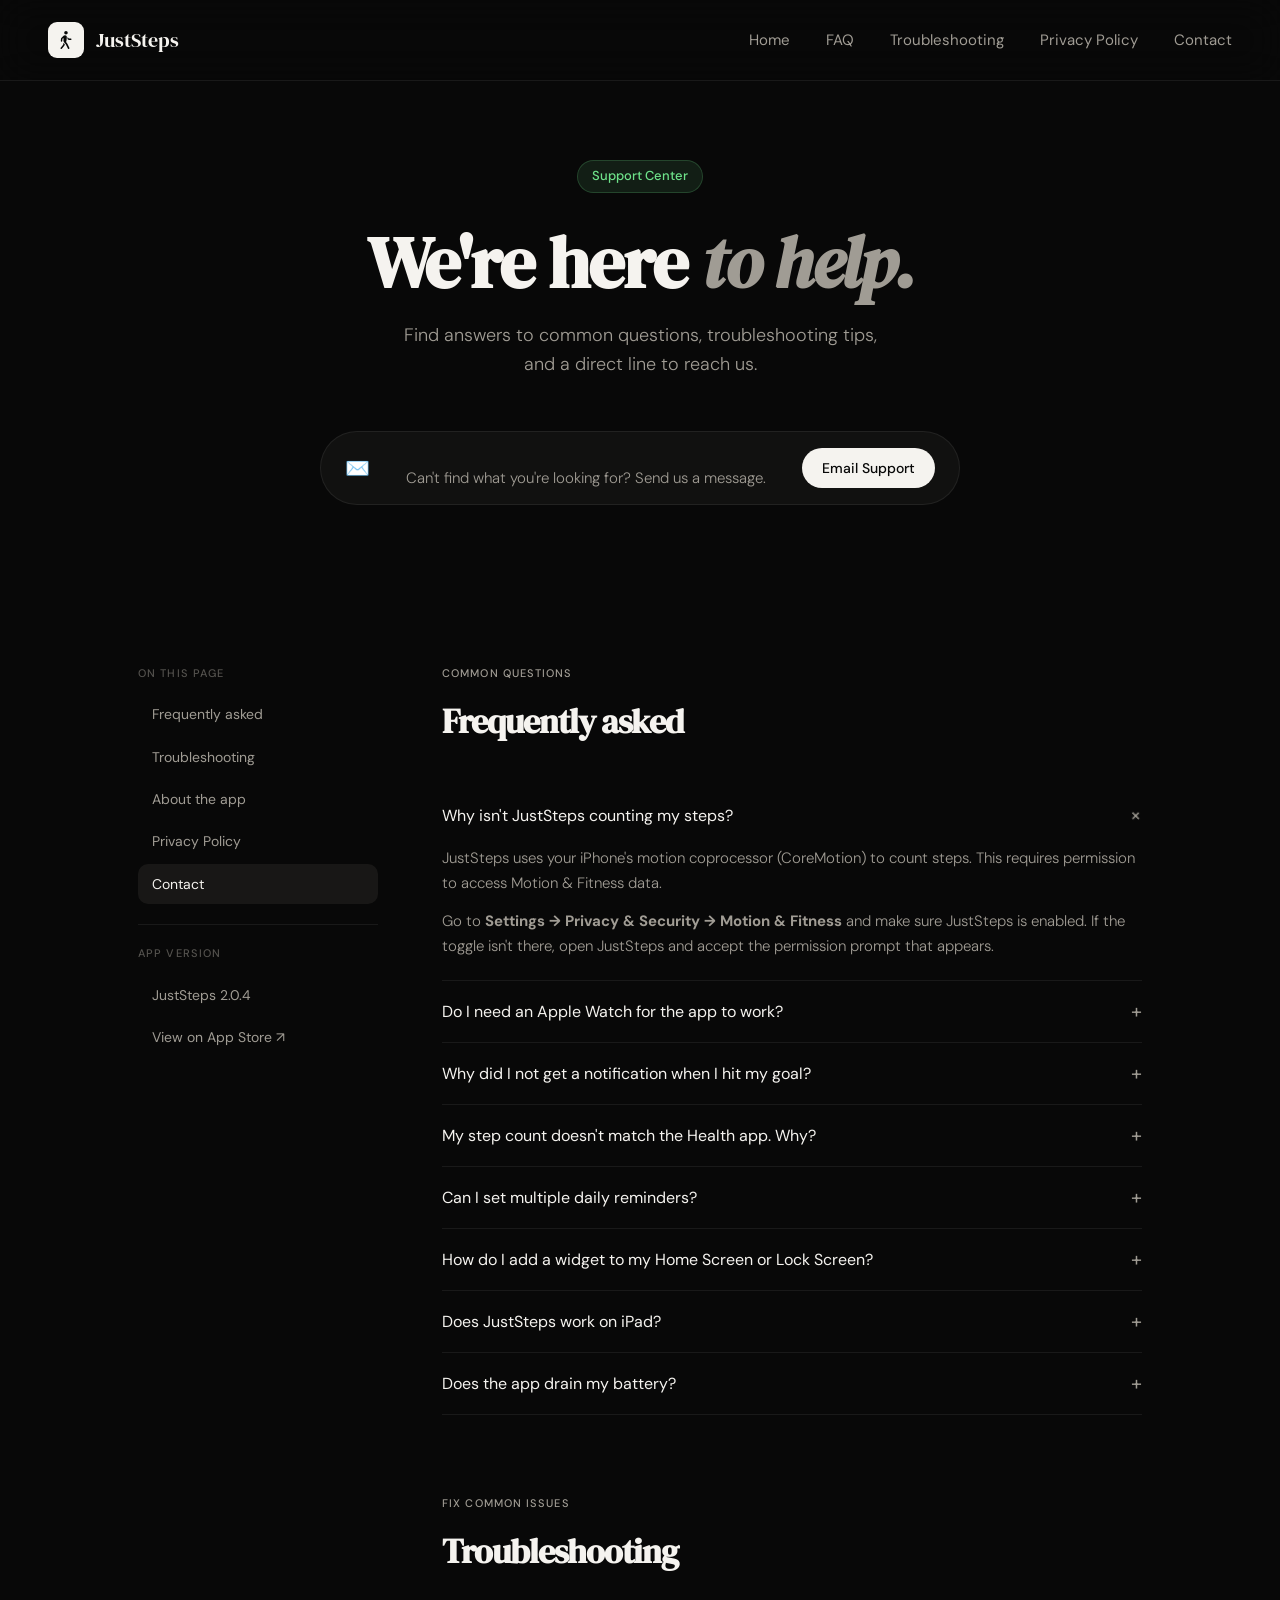
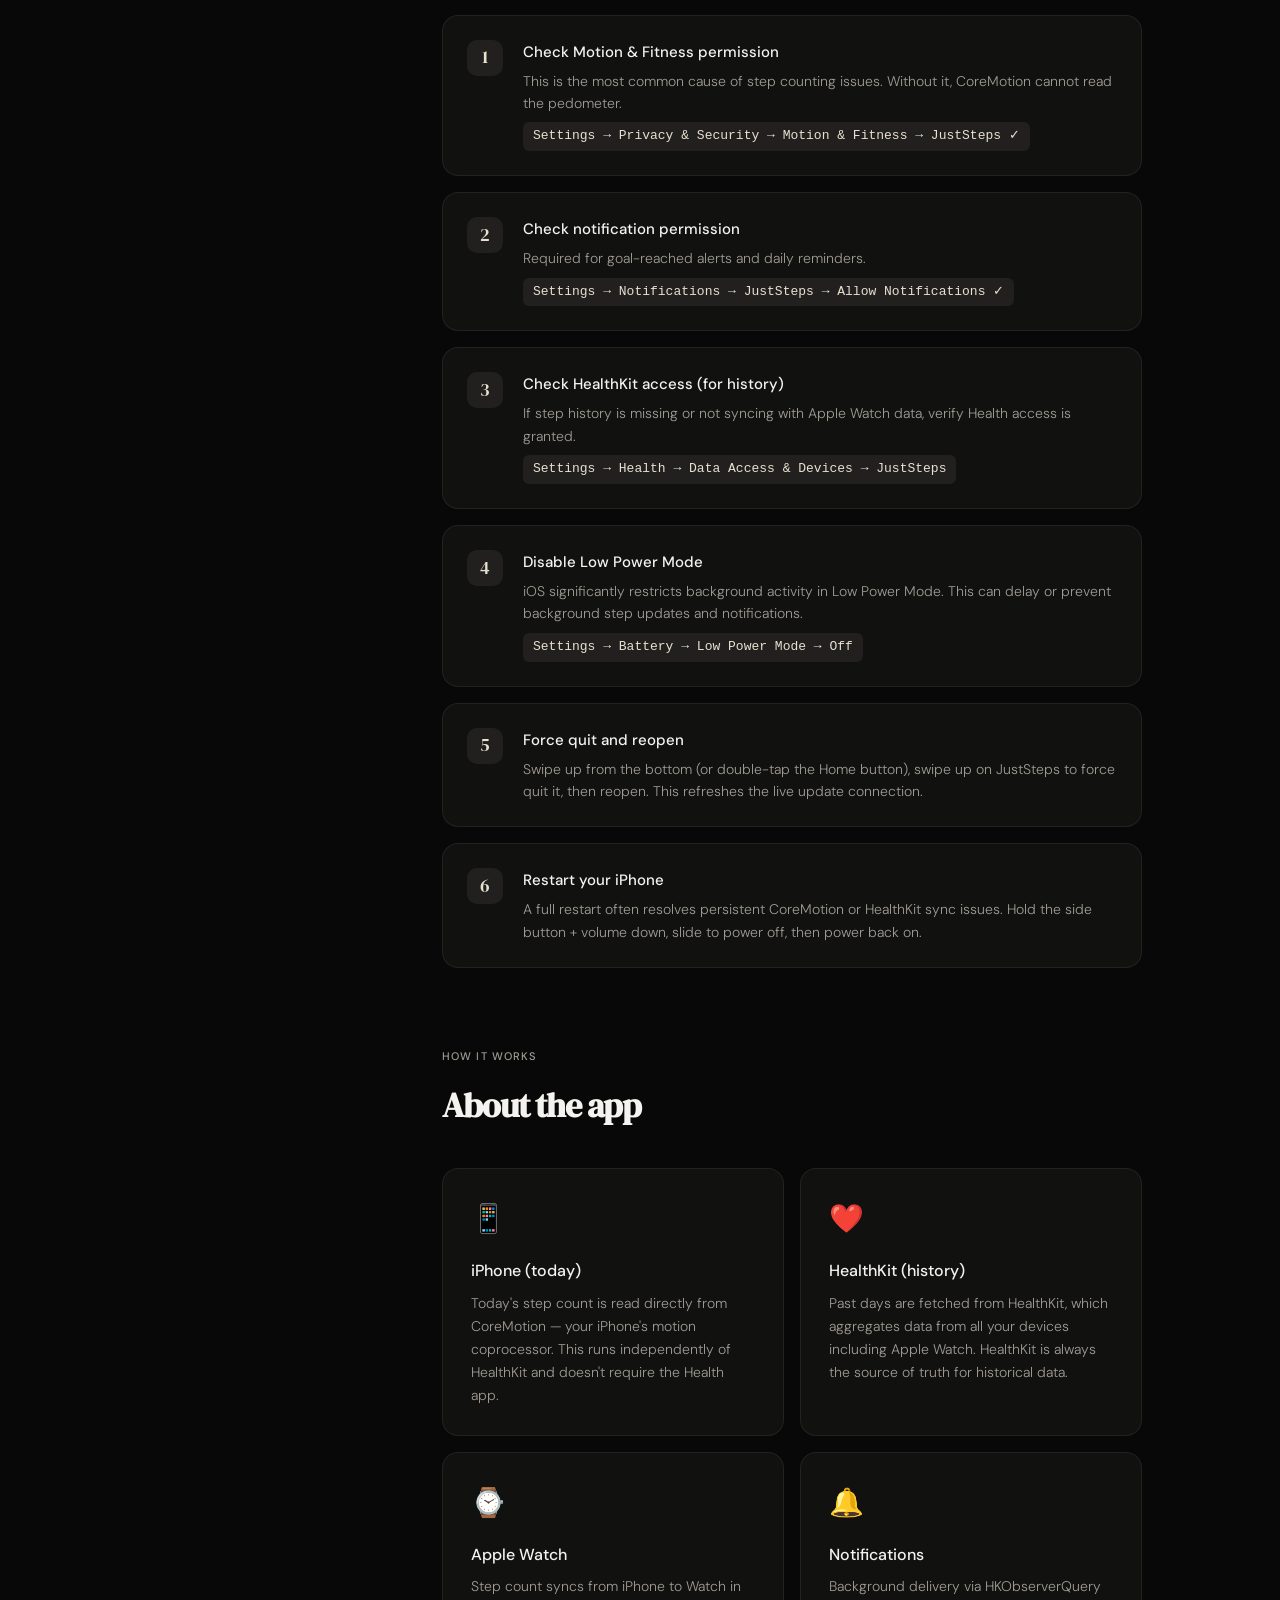
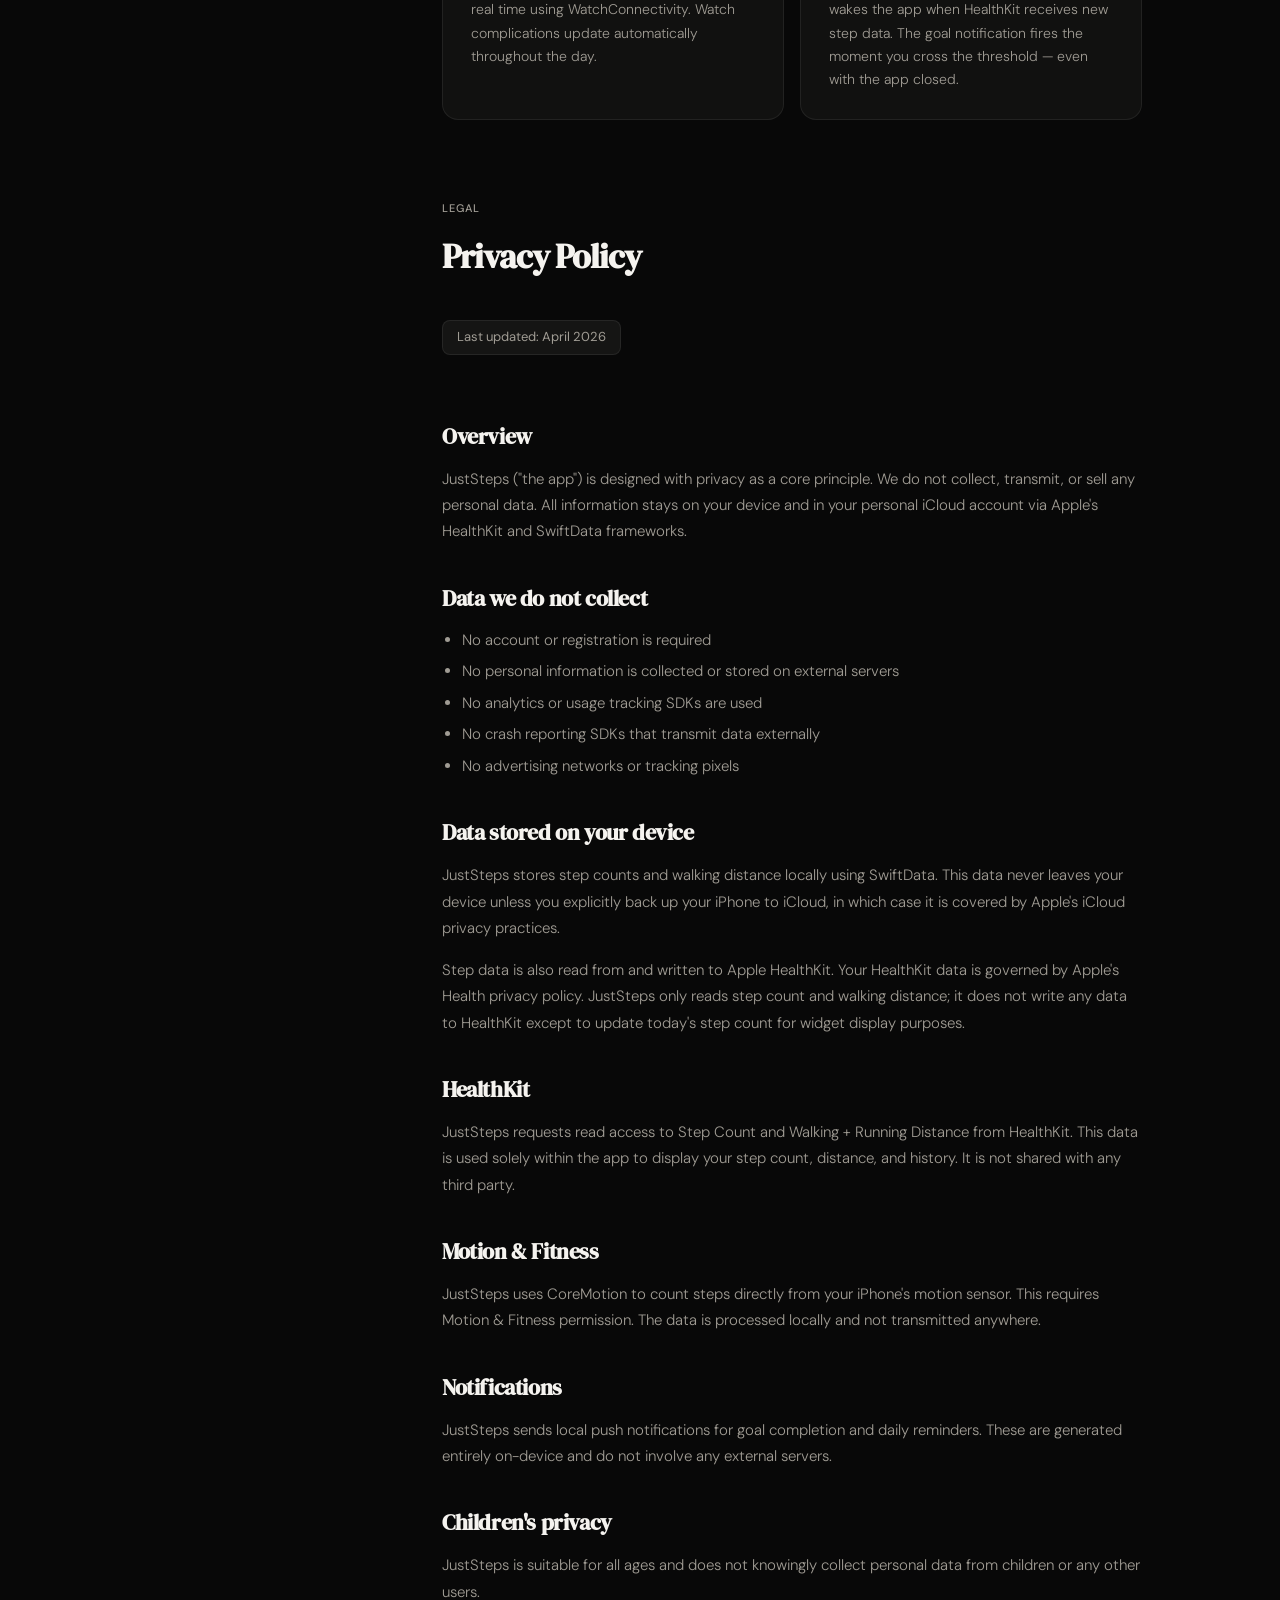
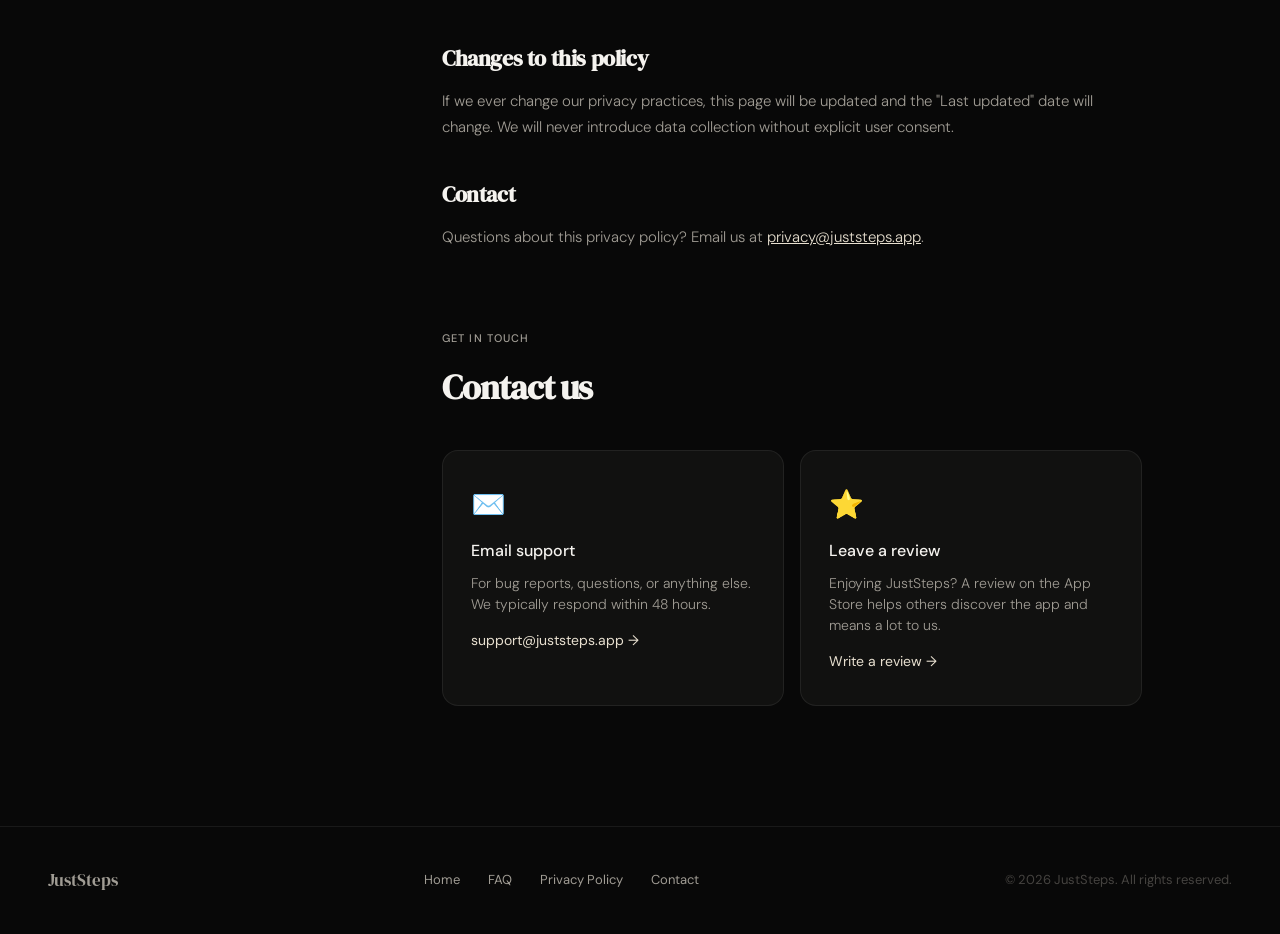
==== support.html @ 7aca6c46 "Add JustSteps website files Add initial GitHub Pages site for JustSteps: index.html (marketing/landi" ====
<!DOCTYPE html>
<html lang="en">
<head>
  <meta charset="UTF-8" />
  <meta name="viewport" content="width=device-width, initial-scale=1.0" />
  <title>Support — JustSteps</title>
  <meta name="description" content="Get help with JustSteps. Find answers to common questions, troubleshooting tips, and contact support." />
  <link rel="preconnect" href="https://fonts.googleapis.com">
  <link rel="preconnect" href="https://fonts.gstatic.com" crossorigin>
  <link href="https://fonts.googleapis.com/css2?family=DM+Serif+Display:ital@0;1&family=DM+Sans:ital,opsz,wght@0,9..40,300;0,9..40,400;0,9..40,500;1,9..40,300&display=swap" rel="stylesheet">
  <style>
    *, *::before, *::after { box-sizing: border-box; margin: 0; padding: 0; }

    :root {
      --black:  #080808;
      --white:  #f5f3ef;
      --dim:    #a09c94;
      --accent: #e8e0d0;
      --card:   #111110;
      --border: rgba(255,255,255,0.07);
      --green:  #6ee38a;
    }

    html { scroll-behavior: smooth; }

    body {
      background: var(--black);
      color: var(--white);
      font-family: 'DM Sans', sans-serif;
      font-size: 17px;
      line-height: 1.6;
      -webkit-font-smoothing: antialiased;
    }

    /* ── NAV ── */
    nav {
      position: fixed; top: 0; left: 0; right: 0; z-index: 100;
      display: flex; align-items: center; justify-content: space-between;
      padding: 22px 48px;
      background: rgba(8,8,8,0.88);
      backdrop-filter: blur(20px);
      border-bottom: 1px solid var(--border);
    }
    .nav-logo {
      display: flex; align-items: center; gap: 12px;
      font-family: 'DM Serif Display', serif;
      font-size: 20px; text-decoration: none; color: var(--white);
    }
    .nav-icon {
      width: 36px; height: 36px; background: var(--white);
      border-radius: 9px; display: flex; align-items: center; justify-content: center;
    }
    .nav-icon svg { width: 18px; height: 18px; }
    nav ul { list-style: none; display: flex; gap: 36px; }
    nav ul a {
      text-decoration: none; color: var(--dim);
      font-size: 15px; transition: color 0.2s;
    }
    nav ul a:hover, nav ul a.active { color: var(--white); }
    .nav-back {
      color: var(--dim); font-size: 14px; text-decoration: none;
      display: flex; align-items: center; gap: 6px;
      transition: color 0.2s;
    }
    .nav-back:hover { color: var(--white); }

    /* ── HERO ── */
    .support-hero {
      padding: 160px 48px 80px;
      max-width: 900px; margin: 0 auto;
      text-align: center;
    }
    .support-hero .tag {
      display: inline-block;
      background: rgba(110,227,138,0.1);
      border: 1px solid rgba(110,227,138,0.2);
      color: var(--green);
      border-radius: 100px; padding: 5px 14px;
      font-size: 13px; font-weight: 500;
      margin-bottom: 32px;
    }
    .support-hero h1 {
      font-family: 'DM Serif Display', serif;
      font-size: clamp(40px, 6vw, 72px);
      letter-spacing: -2px; line-height: 1.06;
    }
    .support-hero h1 em { font-style: italic; color: var(--dim); }
    .support-hero p {
      margin-top: 20px; font-size: 18px; color: var(--dim);
      font-weight: 300; max-width: 500px; margin: 20px auto 0;
    }

    /* ── SEARCH-LIKE CONTACT BAR ── */
    .contact-bar {
      max-width: 640px; margin: 52px auto 0;
      background: var(--card);
      border: 1px solid var(--border);
      border-radius: 100px;
      display: flex; align-items: center; gap: 16px;
      padding: 14px 24px;
    }
    .contact-bar-icon { font-size: 20px; }
    .contact-bar p {
      flex: 1; font-size: 15px; color: var(--dim); font-weight: 300;
    }
    .contact-bar a {
      background: var(--white); color: var(--black);
      padding: 9px 20px; border-radius: 100px;
      font-size: 14px; font-weight: 500; text-decoration: none;
      white-space: nowrap;
      transition: opacity 0.2s;
    }
    .contact-bar a:hover { opacity: 0.85; }

    /* ── LAYOUT ── */
    .support-body {
      max-width: 1100px; margin: 0 auto;
      padding: 80px 48px 120px;
      display: grid; grid-template-columns: 240px 1fr; gap: 64px;
      align-items: start;
    }

    /* ── SIDEBAR ── */
    .sidebar {
      position: sticky; top: 100px;
    }
    .sidebar-label {
      font-size: 11px; font-weight: 500; letter-spacing: 0.1em;
      text-transform: uppercase; color: rgba(160,156,148,0.5);
      margin-bottom: 12px;
    }
    .sidebar ul { list-style: none; }
    .sidebar ul li { margin-bottom: 2px; }
    .sidebar ul a {
      display: block; padding: 9px 14px; border-radius: 10px;
      font-size: 14px; color: var(--dim); text-decoration: none;
      transition: background 0.15s, color 0.15s;
    }
    .sidebar ul a:hover, .sidebar ul a.active {
      background: rgba(232,224,208,0.07); color: var(--white);
    }
    .sidebar-divider {
      height: 1px; background: var(--border);
      margin: 20px 0;
    }

    /* ── CONTENT ── */
    .support-content section {
      margin-bottom: 80px;
    }
    .support-content section:last-child { margin-bottom: 0; }

    .content-label {
      font-size: 11px; font-weight: 500; letter-spacing: 0.1em;
      text-transform: uppercase; color: var(--dim);
      margin-bottom: 12px;
    }
    .content-title {
      font-family: 'DM Serif Display', serif;
      font-size: 34px; letter-spacing: -1px;
      margin-bottom: 36px;
    }

    /* ── FAQ ACCORDION ── */
    .faq-item {
      border-bottom: 1px solid var(--border);
    }
    .faq-item:first-of-type { border-top: 1px solid var(--border); }
    .faq-q {
      width: 100%; text-align: left; background: none; border: none;
      color: var(--white); cursor: pointer;
      display: flex; justify-content: space-between; align-items: center;
      gap: 16px; padding: 20px 0;
      font-family: 'DM Sans', sans-serif; font-size: 16px; font-weight: 400;
      transition: color 0.2s;
    }
    .faq-q:hover { color: var(--accent); }
    .faq-icon {
      font-size: 20px; color: var(--dim);
      transition: transform 0.3s;
      flex-shrink: 0; line-height: 1;
    }
    .faq-item.open .faq-icon { transform: rotate(45deg); }
    .faq-a {
      max-height: 0; overflow: hidden;
      transition: max-height 0.35s ease, padding 0.2s;
    }
    .faq-item.open .faq-a { max-height: 400px; padding-bottom: 20px; }
    .faq-a p {
      font-size: 15px; color: var(--dim); font-weight: 300; line-height: 1.7;
    }
    .faq-a p + p { margin-top: 12px; }
    .faq-a a { color: var(--accent); }

    /* ── STEP CARDS (troubleshooting) ── */
    .steps-list { display: flex; flex-direction: column; gap: 16px; }
    .step-card {
      display: flex; align-items: flex-start; gap: 20px;
      background: var(--card); border: 1px solid var(--border);
      border-radius: 16px; padding: 24px;
      transition: border-color 0.2s;
    }
    .step-card:hover { border-color: rgba(232,224,208,0.15); }
    .step-num {
      width: 36px; height: 36px; flex-shrink: 0;
      background: rgba(232,224,208,0.07);
      border-radius: 10px;
      display: flex; align-items: center; justify-content: center;
      font-family: 'DM Serif Display', serif; font-size: 18px;
      color: var(--accent);
    }
    .step-card h4 {
      font-size: 15px; font-weight: 500; margin-bottom: 6px;
    }
    .step-card p { font-size: 14px; color: var(--dim); font-weight: 300; line-height: 1.6; }
    .step-card code {
      display: inline-block; margin-top: 8px;
      background: rgba(232,224,208,0.07); border-radius: 6px;
      padding: 4px 10px; font-size: 13px; color: var(--accent);
      font-family: 'SF Mono', 'Fira Code', monospace;
    }

    /* ── INFO CARDS ── */
    .info-grid { display: grid; grid-template-columns: 1fr 1fr; gap: 16px; }
    .info-card {
      background: var(--card); border: 1px solid var(--border);
      border-radius: 16px; padding: 28px;
    }
    .info-card .ic-icon { font-size: 28px; margin-bottom: 16px; }
    .info-card h4 {
      font-size: 16px; font-weight: 500; margin-bottom: 8px;
    }
    .info-card p { font-size: 14px; color: var(--dim); font-weight: 300; line-height: 1.65; }

    /* ── PRIVACY POLICY ── */
    .prose h3 {
      font-family: 'DM Serif Display', serif;
      font-size: 22px; letter-spacing: -0.4px;
      margin: 36px 0 12px;
    }
    .prose h3:first-child { margin-top: 0; }
    .prose p {
      font-size: 15px; color: var(--dim); font-weight: 300;
      line-height: 1.75; margin-bottom: 16px;
    }
    .prose ul {
      margin: 0 0 16px 20px;
    }
    .prose ul li {
      font-size: 15px; color: var(--dim); font-weight: 300;
      line-height: 1.7; margin-bottom: 6px;
    }
    .prose .updated {
      display: inline-block;
      background: rgba(232,224,208,0.06);
      border: 1px solid var(--border);
      border-radius: 8px; padding: 6px 14px;
      font-size: 13px; color: var(--dim);
      margin-bottom: 28px;
    }

    /* ── CONTACT SECTION ── */
    .contact-cards { display: grid; grid-template-columns: 1fr 1fr; gap: 16px; }
    .contact-card {
      background: var(--card); border: 1px solid var(--border);
      border-radius: 16px; padding: 32px 28px;
      text-decoration: none; color: var(--white);
      transition: border-color 0.2s, background 0.2s;
      display: flex; flex-direction: column; gap: 10px;
    }
    .contact-card:hover { border-color: rgba(232,224,208,0.2); background: #161614; }
    .contact-card .cc-icon { font-size: 28px; }
    .contact-card h4 { font-size: 16px; font-weight: 500; }
    .contact-card p { font-size: 14px; color: var(--dim); font-weight: 300; line-height: 1.5; }
    .contact-card .cc-link {
      font-size: 14px; color: var(--accent);
      margin-top: 4px;
    }

    /* ── FOOTER ── */
    footer {
      border-top: 1px solid var(--border);
      padding: 40px 48px;
      display: flex; justify-content: space-between; align-items: center;
      flex-wrap: wrap; gap: 20px;
    }
    .footer-logo {
      font-family: 'DM Serif Display', serif;
      font-size: 17px; color: var(--dim);
    }
    .footer-links { display: flex; gap: 28px; }
    .footer-links a {
      font-size: 13px; color: var(--dim); text-decoration: none;
      transition: color 0.2s;
    }
    .footer-links a:hover { color: var(--white); }
    .footer-copy { font-size: 13px; color: rgba(160,156,148,0.4); }

    /* ── RESPONSIVE ── */
    @media (max-width: 900px) {
      nav { padding: 18px 24px; }
      nav ul { display: none; }
      .support-hero { padding: 130px 24px 60px; }
      .contact-bar { flex-direction: column; border-radius: 20px; text-align: center; }
      .support-body { grid-template-columns: 1fr; padding: 40px 24px 80px; gap: 40px; }
      .sidebar { position: static; }
      .info-grid, .contact-cards { grid-template-columns: 1fr; }
      footer { padding: 32px 24px; flex-direction: column; text-align: center; }
    }
  </style>
</head>
<body>

  <!-- NAV -->
  <nav>
    <a href="index.html" class="nav-logo">
      <span class="nav-icon">
        <svg viewBox="0 0 877 1418" fill="none" xmlns="http://www.w3.org/2000/svg">
          <path d="M108.315 1394.53L303.628 1161.62C323.159 1139.16 325.601 1133.79 332.925 1109.86L350.015 1058.59L246.011 928.711L212.808 1082.03L19.4487 1311.04C-42.0747 1383.3 57.5347 1454.59 108.315 1394.53ZM585.855 1375.49C625.405 1456.05 744.546 1406.74 701.089 1319.34L568.276 1049.8C558.511 1029.79 544.351 1008.3 531.655 990.723L447.183 870.605L453.042 852.539C475.991 785.645 484.292 744.629 488.687 678.223L502.358 490.234C508.706 399.902 455.483 333.008 364.663 333.008C296.792 333.008 250.405 368.164 186.929 429.688L87.8081 527.832C55.5816 559.57 44.3511 585.449 41.4214 627.441L29.7027 781.738C26.773 819.824 47.7691 847.168 83.4136 848.145C119.546 850.586 141.03 829.59 144.448 788.574L159.097 619.629L206.948 576.66C224.526 560.547 248.94 570.801 246.987 589.355L236.245 732.422C230.386 804.199 247.476 838.379 297.28 900.391L429.116 1065.43C442.3 1082.52 443.765 1088.87 449.136 1099.61L585.855 1375.49ZM811.44 587.891H661.05L560.464 476.562L550.698 632.812L593.667 675.781C615.151 697.266 632.73 703.613 671.305 703.613H811.44C850.503 703.613 876.383 681.152 876.383 645.508C876.383 610.352 850.015 587.891 811.44 587.891ZM436.929 273.926C513.101 273.926 574.136 212.891 574.136 136.719C574.136 61.0352 513.101 0 436.929 0C361.245 0 299.722 61.0352 299.722 136.719C299.722 212.891 361.245 273.926 436.929 273.926Z" fill="#080808"/>
        </svg>
      </span>
      JustSteps
    </a>
    <ul>
      <li><a href="index.html">Home</a></li>
      <li><a href="#faq">FAQ</a></li>
      <li><a href="#troubleshooting">Troubleshooting</a></li>
      <li><a href="#privacy">Privacy Policy</a></li>
      <li><a href="#contact">Contact</a></li>
    </ul>
  </nav>

  <!-- HERO -->
  <div class="support-hero">
    <div class="tag">Support Center</div>
    <h1>We're here <em>to help.</em></h1>
    <p>Find answers to common questions, troubleshooting tips, and a direct line to reach us.</p>
    <div class="contact-bar">
      <span class="contact-bar-icon">✉️</span>
      <p>Can't find what you're looking for? Send us a message.</p>
      <a href="mailto:support@juststeps.app">Email Support</a>
    </div>
  </div>

  <!-- BODY -->
  <div class="support-body">

    <!-- SIDEBAR -->
    <aside class="sidebar">
      <div class="sidebar-label">On this page</div>
      <ul>
        <li><a href="#faq" class="active">Frequently asked</a></li>
        <li><a href="#troubleshooting">Troubleshooting</a></li>
        <li><a href="#about">About the app</a></li>
        <li><a href="#privacy">Privacy Policy</a></li>
        <li><a href="#contact">Contact</a></li>
      </ul>
      <div class="sidebar-divider"></div>
      <div class="sidebar-label">App version</div>
      <ul>
        <li><a href="#" style="cursor: default;">JustSteps 2.0.4</a></li>
        <li><a href="https://apps.apple.com/app/juststeps" target="_blank">View on App Store ↗</a></li>
      </ul>
    </aside>

    <!-- CONTENT -->
    <main class="support-content">

      <!-- FAQ -->
      <section id="faq">
        <div class="content-label">Common questions</div>
        <h2 class="content-title">Frequently asked</h2>

        <div class="faq-item open">
          <button class="faq-q">
            Why isn't JustSteps counting my steps?
            <span class="faq-icon">+</span>
          </button>
          <div class="faq-a">
            <p>JustSteps uses your iPhone's motion coprocessor (CoreMotion) to count steps. This requires permission to access Motion &amp; Fitness data.</p>
            <p>Go to <strong>Settings → Privacy &amp; Security → Motion &amp; Fitness</strong> and make sure JustSteps is enabled. If the toggle isn't there, open JustSteps and accept the permission prompt that appears.</p>
          </div>
        </div>

        <div class="faq-item">
          <button class="faq-q">
            Do I need an Apple Watch for the app to work?
            <span class="faq-icon">+</span>
          </button>
          <div class="faq-a">
            <p>No. JustSteps works entirely on your iPhone using the built-in motion sensor. An Apple Watch is fully supported and will sync your step count, but it's completely optional.</p>
          </div>
        </div>

        <div class="faq-item">
          <button class="faq-q">
            Why did I not get a notification when I hit my goal?
            <span class="faq-icon">+</span>
          </button>
          <div class="faq-a">
            <p>Goal notifications require two things: Motion &amp; Fitness permission (to count steps in the background) and Notification permission (to send the alert).</p>
            <p>Check both in <strong>Settings → Privacy &amp; Security → Motion &amp; Fitness</strong> and <strong>Settings → Notifications → JustSteps</strong>. Also make sure Low Power Mode is off, as it can delay background activity.</p>
          </div>
        </div>

        <div class="faq-item">
          <button class="faq-q">
            My step count doesn't match the Health app. Why?
            <span class="faq-icon">+</span>
          </button>
          <div class="faq-a">
            <p>JustSteps uses CoreMotion directly for today's steps, while the Health app may aggregate data from multiple sources (Apple Watch, third-party apps, etc.). Small differences are normal.</p>
            <p>For history beyond today, JustSteps reads from HealthKit, so past days should match. If your Watch data isn't showing, make sure HealthKit access is enabled in <strong>Settings → Health → Data Access &amp; Devices → JustSteps</strong>.</p>
          </div>
        </div>

        <div class="faq-item">
          <button class="faq-q">
            Can I set multiple daily reminders?
            <span class="faq-icon">+</span>
          </button>
          <div class="faq-a">
            <p>Yes! Open the app, tap the gear icon to open Settings, then enable Daily Reminders. You can tap <strong>Add Reminder</strong> to add as many times as you like. Each reminder only fires if you haven't reached your goal yet.</p>
          </div>
        </div>

        <div class="faq-item">
          <button class="faq-q">
            How do I add a widget to my Home Screen or Lock Screen?
            <span class="faq-icon">+</span>
          </button>
          <div class="faq-a">
            <p>Long-press your Home Screen → tap the + in the top left → search for <strong>JustSteps</strong> → choose a widget size and tap Add Widget.</p>
            <p>For the Lock Screen, swipe to your Lock Screen, long-press, tap Customize → Lock Screen, then tap the widget area below the clock.</p>
          </div>
        </div>

        <div class="faq-item">
          <button class="faq-q">
            Does JustSteps work on iPad?
            <span class="faq-icon">+</span>
          </button>
          <div class="faq-a">
            <p>JustSteps is designed for iPhone and Apple Watch. Most iPads do not have the motion coprocessor needed for accurate step counting, so the app is not optimised for iPad use.</p>
          </div>
        </div>

        <div class="faq-item">
          <button class="faq-q">
            Does the app drain my battery?
            <span class="faq-icon">+</span>
          </button>
          <div class="faq-a">
            <p>JustSteps is built to be as battery-efficient as possible. Step counting via CoreMotion uses the dedicated motion coprocessor — a low-power chip that runs even when the main CPU is idle. The impact on battery life is minimal.</p>
          </div>
        </div>
      </section>

      <!-- TROUBLESHOOTING -->
      <section id="troubleshooting">
        <div class="content-label">Fix common issues</div>
        <h2 class="content-title">Troubleshooting</h2>

        <div class="steps-list">
          <div class="step-card">
            <div class="step-num">1</div>
            <div>
              <h4>Check Motion &amp; Fitness permission</h4>
              <p>This is the most common cause of step counting issues. Without it, CoreMotion cannot read the pedometer.</p>
              <code>Settings → Privacy &amp; Security → Motion &amp; Fitness → JustSteps ✓</code>
            </div>
          </div>
          <div class="step-card">
            <div class="step-num">2</div>
            <div>
              <h4>Check notification permission</h4>
              <p>Required for goal-reached alerts and daily reminders.</p>
              <code>Settings → Notifications → JustSteps → Allow Notifications ✓</code>
            </div>
          </div>
          <div class="step-card">
            <div class="step-num">3</div>
            <div>
              <h4>Check HealthKit access (for history)</h4>
              <p>If step history is missing or not syncing with Apple Watch data, verify Health access is granted.</p>
              <code>Settings → Health → Data Access &amp; Devices → JustSteps</code>
            </div>
          </div>
          <div class="step-card">
            <div class="step-num">4</div>
            <div>
              <h4>Disable Low Power Mode</h4>
              <p>iOS significantly restricts background activity in Low Power Mode. This can delay or prevent background step updates and notifications.</p>
              <code>Settings → Battery → Low Power Mode → Off</code>
            </div>
          </div>
          <div class="step-card">
            <div class="step-num">5</div>
            <div>
              <h4>Force quit and reopen</h4>
              <p>Swipe up from the bottom (or double-tap the Home button), swipe up on JustSteps to force quit it, then reopen. This refreshes the live update connection.</p>
            </div>
          </div>
          <div class="step-card">
            <div class="step-num">6</div>
            <div>
              <h4>Restart your iPhone</h4>
              <p>A full restart often resolves persistent CoreMotion or HealthKit sync issues. Hold the side button + volume down, slide to power off, then power back on.</p>
            </div>
          </div>
        </div>
      </section>

      <!-- ABOUT -->
      <section id="about">
        <div class="content-label">How it works</div>
        <h2 class="content-title">About the app</h2>
        <div class="info-grid">
          <div class="info-card">
            <div class="ic-icon">📱</div>
            <h4>iPhone (today)</h4>
            <p>Today's step count is read directly from CoreMotion — your iPhone's motion coprocessor. This runs independently of HealthKit and doesn't require the Health app.</p>
          </div>
          <div class="info-card">
            <div class="ic-icon">❤️</div>
            <h4>HealthKit (history)</h4>
            <p>Past days are fetched from HealthKit, which aggregates data from all your devices including Apple Watch. HealthKit is always the source of truth for historical data.</p>
          </div>
          <div class="info-card">
            <div class="ic-icon">⌚</div>
            <h4>Apple Watch</h4>
            <p>Step count syncs from iPhone to Watch in real time using WatchConnectivity. Watch complications update automatically throughout the day.</p>
          </div>
          <div class="info-card">
            <div class="ic-icon">🔔</div>
            <h4>Notifications</h4>
            <p>Background delivery via HKObserverQuery wakes the app when HealthKit receives new step data. The goal notification fires the moment you cross the threshold — even with the app closed.</p>
          </div>
        </div>
      </section>

      <!-- PRIVACY POLICY -->
      <section id="privacy">
        <div class="content-label">Legal</div>
        <h2 class="content-title">Privacy Policy</h2>
        <div class="prose">
          <span class="updated">Last updated: April 2026</span>

          <h3>Overview</h3>
          <p>JustSteps ("the app") is designed with privacy as a core principle. We do not collect, transmit, or sell any personal data. All information stays on your device and in your personal iCloud account via Apple's HealthKit and SwiftData frameworks.</p>

          <h3>Data we do not collect</h3>
          <ul>
            <li>No account or registration is required</li>
            <li>No personal information is collected or stored on external servers</li>
            <li>No analytics or usage tracking SDKs are used</li>
            <li>No crash reporting SDKs that transmit data externally</li>
            <li>No advertising networks or tracking pixels</li>
          </ul>

          <h3>Data stored on your device</h3>
          <p>JustSteps stores step counts and walking distance locally using SwiftData. This data never leaves your device unless you explicitly back up your iPhone to iCloud, in which case it is covered by Apple's iCloud privacy practices.</p>
          <p>Step data is also read from and written to Apple HealthKit. Your HealthKit data is governed by Apple's Health privacy policy. JustSteps only reads step count and walking distance; it does not write any data to HealthKit except to update today's step count for widget display purposes.</p>

          <h3>HealthKit</h3>
          <p>JustSteps requests read access to Step Count and Walking + Running Distance from HealthKit. This data is used solely within the app to display your step count, distance, and history. It is not shared with any third party.</p>

          <h3>Motion &amp; Fitness</h3>
          <p>JustSteps uses CoreMotion to count steps directly from your iPhone's motion sensor. This requires Motion &amp; Fitness permission. The data is processed locally and not transmitted anywhere.</p>

          <h3>Notifications</h3>
          <p>JustSteps sends local push notifications for goal completion and daily reminders. These are generated entirely on-device and do not involve any external servers.</p>

          <h3>Children's privacy</h3>
          <p>JustSteps is suitable for all ages and does not knowingly collect personal data from children or any other users.</p>

          <h3>Changes to this policy</h3>
          <p>If we ever change our privacy practices, this page will be updated and the "Last updated" date will change. We will never introduce data collection without explicit user consent.</p>

          <h3>Contact</h3>
          <p>Questions about this privacy policy? Email us at <a href="mailto:privacy@juststeps.app" style="color: var(--accent);">privacy@juststeps.app</a>.</p>
        </div>
      </section>

      <!-- CONTACT -->
      <section id="contact">
        <div class="content-label">Get in touch</div>
        <h2 class="content-title">Contact us</h2>
        <div class="contact-cards">
          <a href="mailto:support@juststeps.app" class="contact-card">
            <div class="cc-icon">✉️</div>
            <h4>Email support</h4>
            <p>For bug reports, questions, or anything else. We typically respond within 48 hours.</p>
            <div class="cc-link">support@juststeps.app →</div>
          </a>
          <a href="https://apps.apple.com/app/juststeps" target="_blank" class="contact-card">
            <div class="cc-icon">⭐</div>
            <h4>Leave a review</h4>
            <p>Enjoying JustSteps? A review on the App Store helps others discover the app and means a lot to us.</p>
            <div class="cc-link">Write a review →</div>
          </a>
        </div>
      </section>

    </main>
  </div>

  <!-- FOOTER -->
  <footer>
    <span class="footer-logo">JustSteps</span>
    <div class="footer-links">
      <a href="index.html">Home</a>
      <a href="#faq">FAQ</a>
      <a href="#privacy">Privacy Policy</a>
      <a href="mailto:support@juststeps.app">Contact</a>
    </div>
    <span class="footer-copy">© 2026 JustSteps. All rights reserved.</span>
  </footer>

  <script>
    // FAQ accordion
    document.querySelectorAll('.faq-q').forEach(btn => {
      btn.addEventListener('click', () => {
        const item = btn.closest('.faq-item');
        const isOpen = item.classList.contains('open');
        document.querySelectorAll('.faq-item.open').forEach(el => el.classList.remove('open'));
        if (!isOpen) item.classList.add('open');
      });
    });

    // Active sidebar link on scroll
    const sections = document.querySelectorAll('section[id]');
    const sideLinks = document.querySelectorAll('.sidebar a[href^="#"]');
    const observer = new IntersectionObserver(entries => {
      entries.forEach(e => {
        if (e.isIntersecting) {
          sideLinks.forEach(a => a.classList.remove('active'));
          const link = document.querySelector(`.sidebar a[href="#${e.target.id}"]`);
          if (link) link.classList.add('active');
        }
      });
    }, { rootMargin: '-30% 0px -60% 0px' });
    sections.forEach(s => observer.observe(s));
  </script>
</body>
</html>
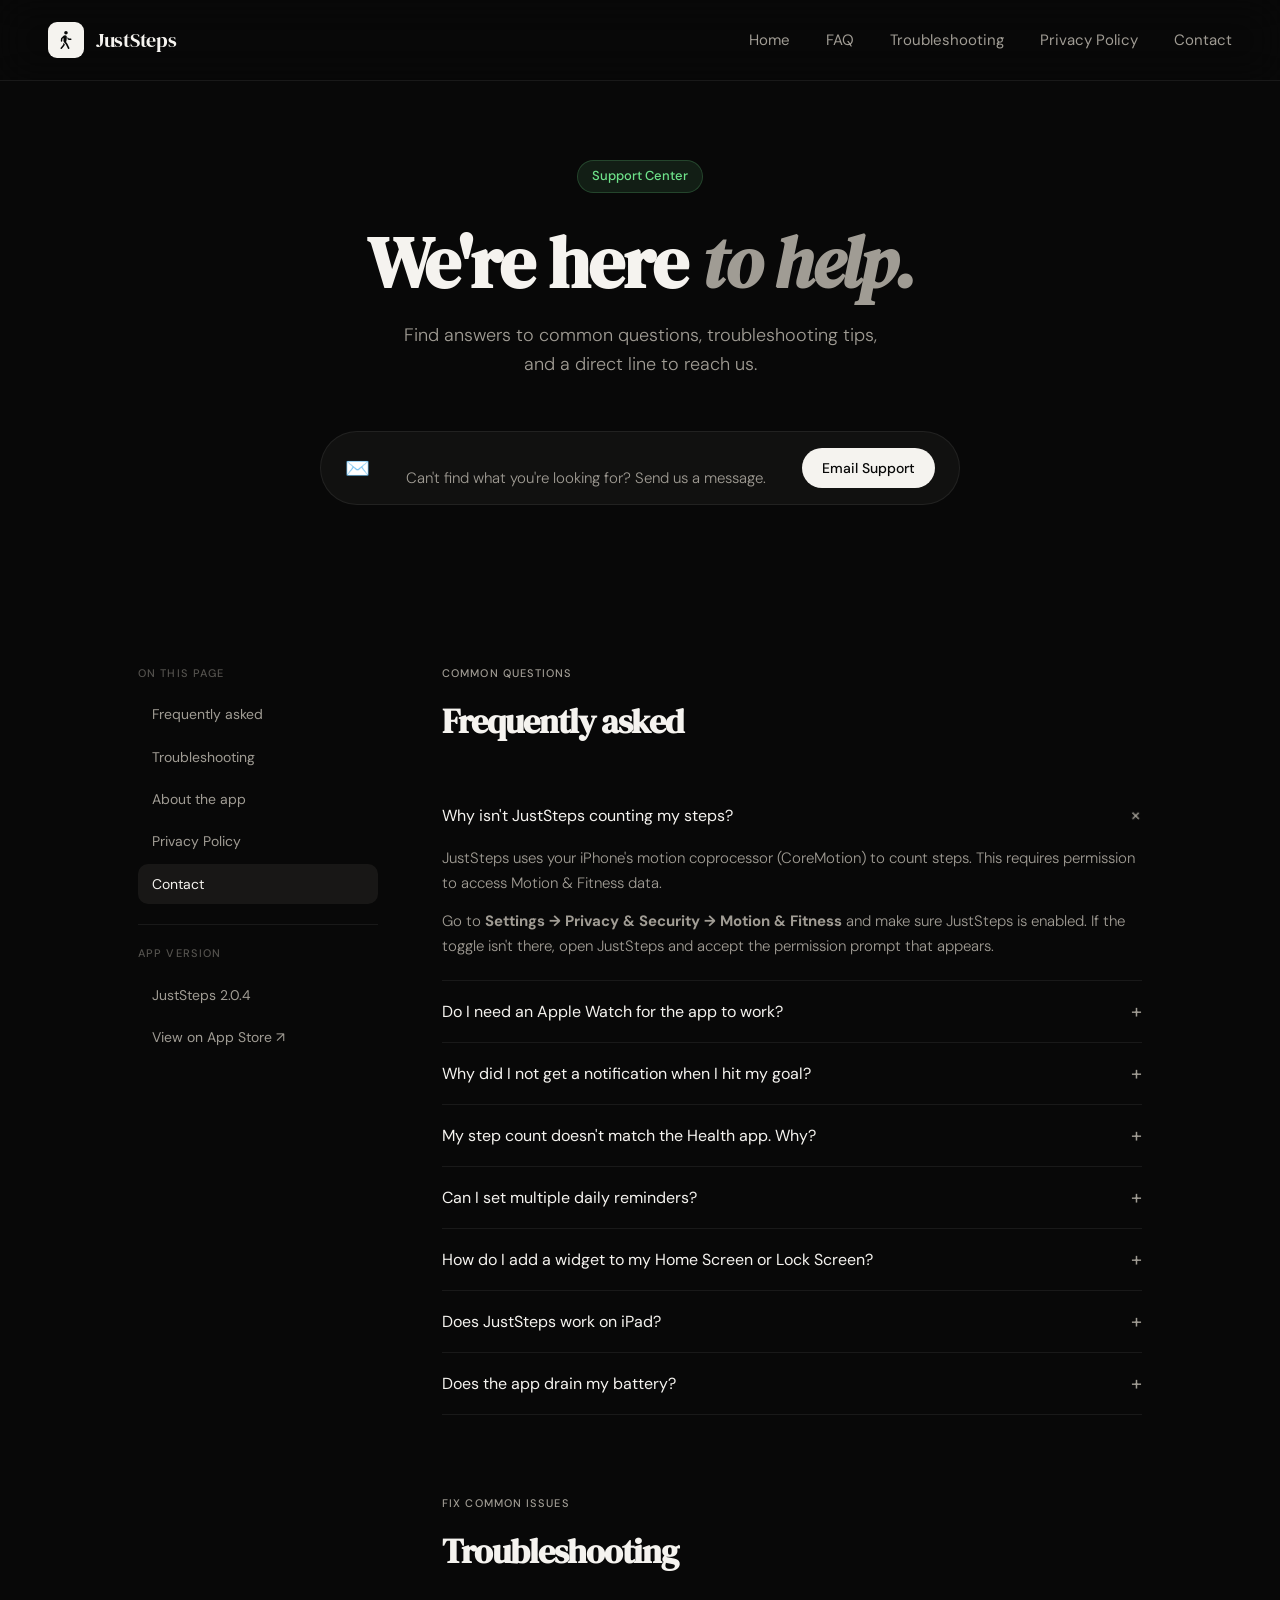
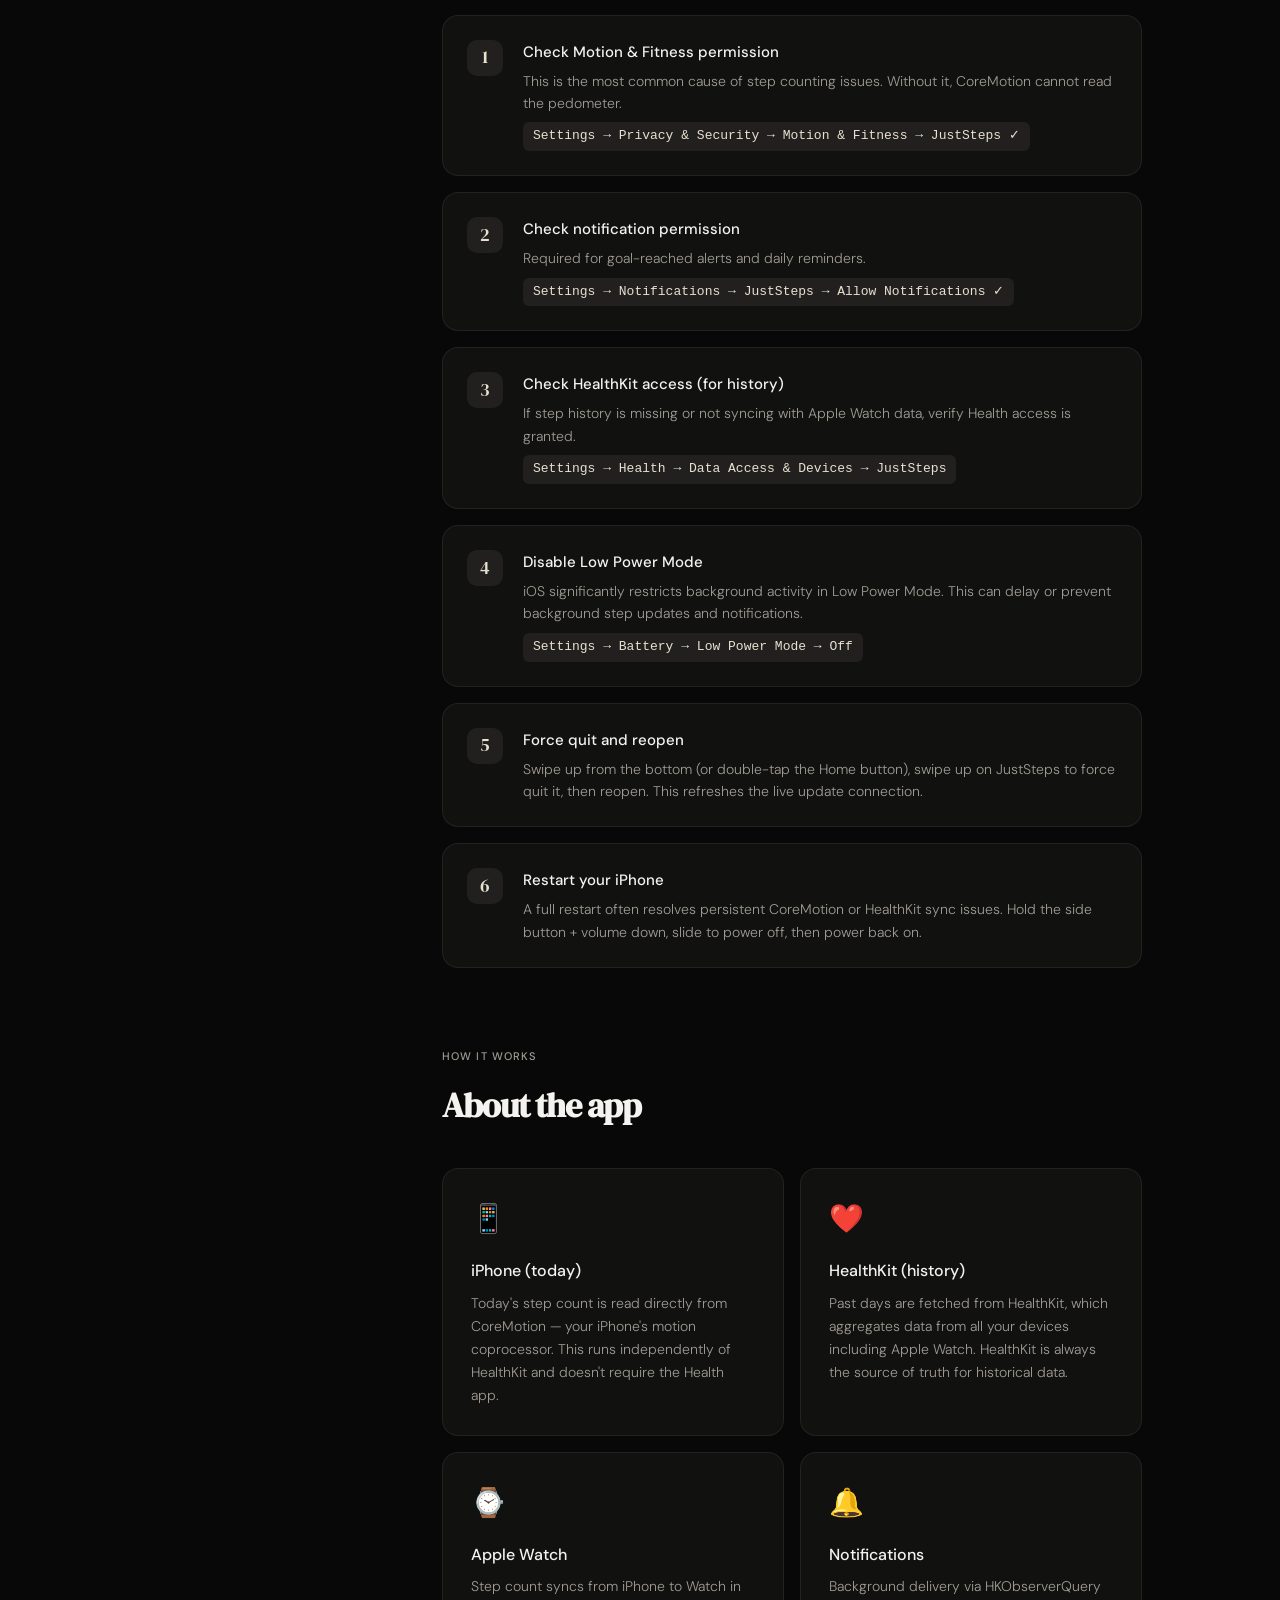
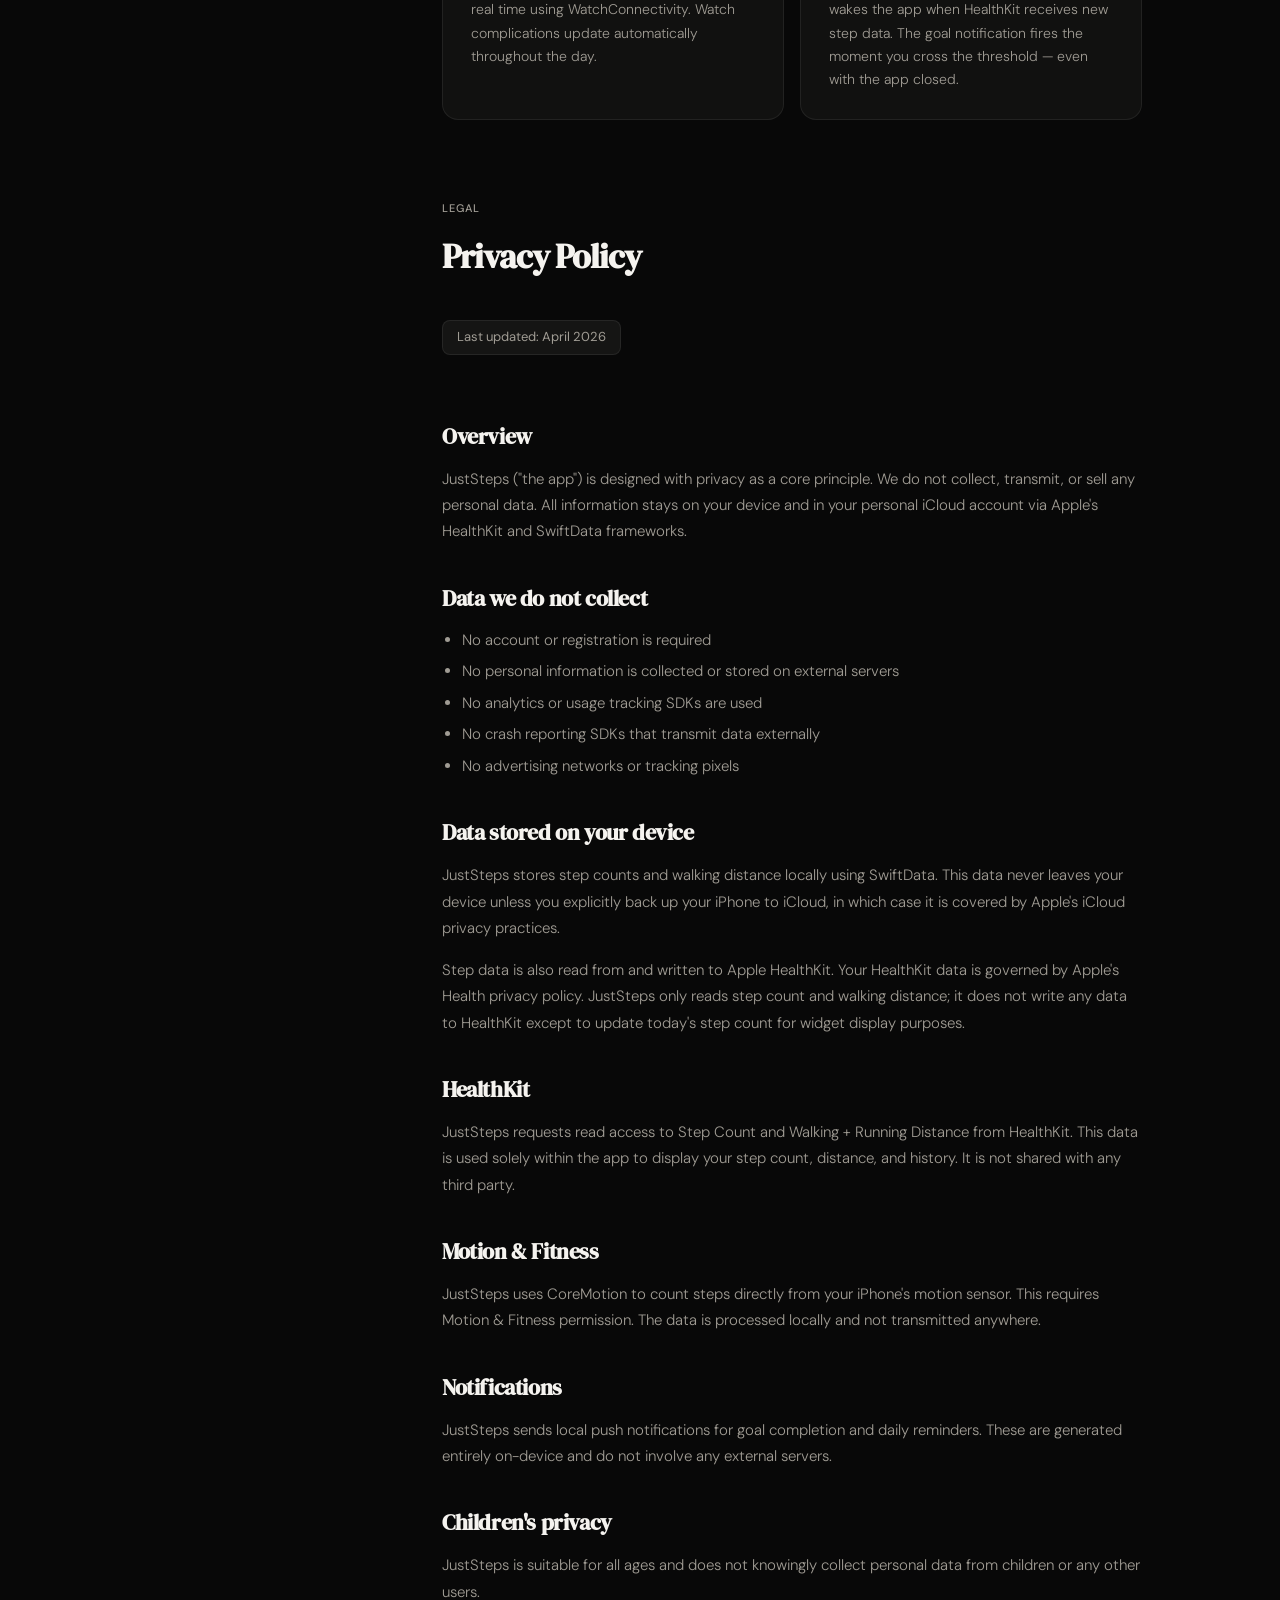
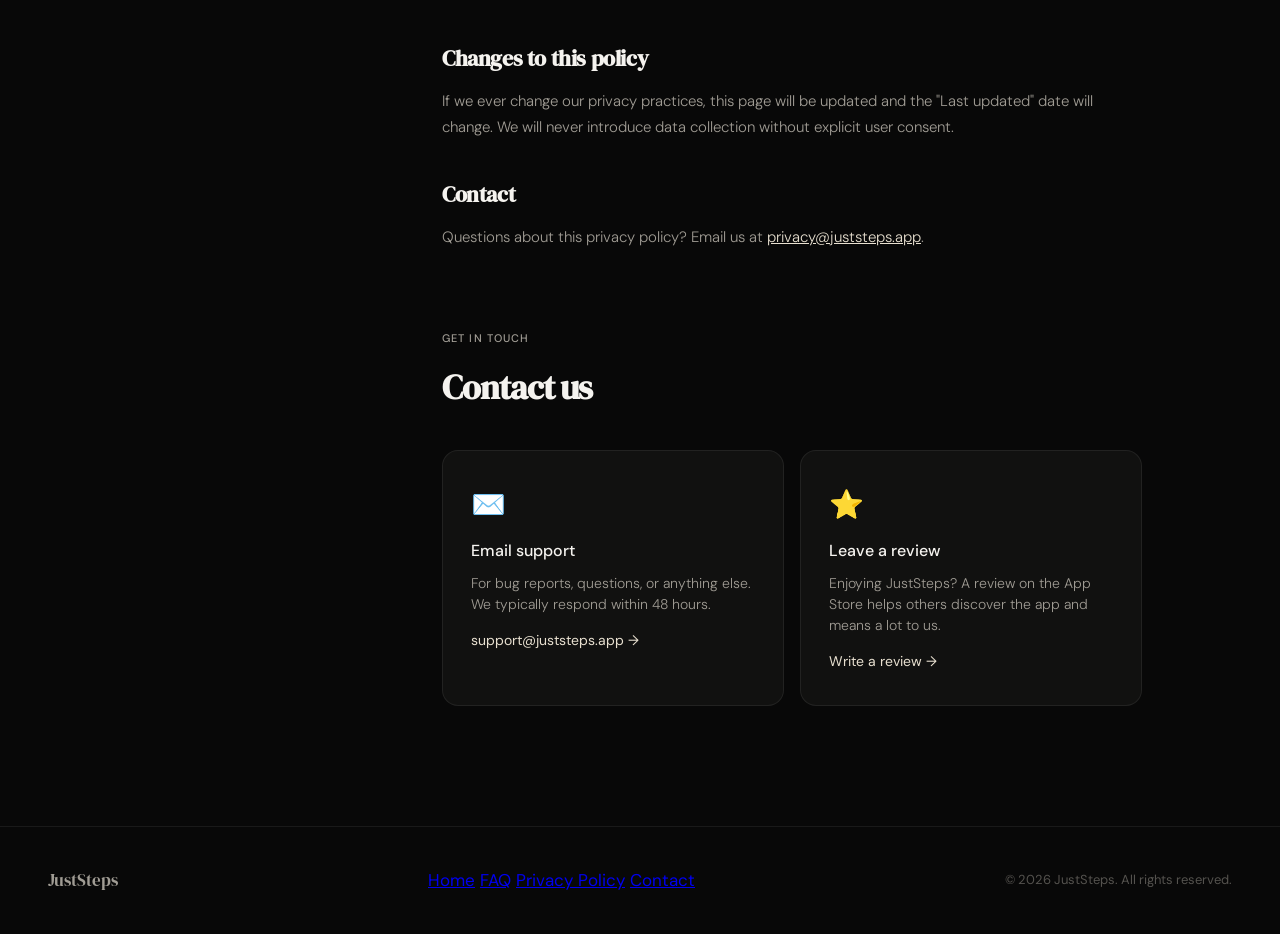
==== commit 98ef08b1: "Extract styles/scripts to assets and update pages Move inline CSS out of index.html into standalone " ====
--- a/support.html
+++ b/support.html
@@ -5,309 +5,8 @@
   <meta name="viewport" content="width=device-width, initial-scale=1.0" />
   <title>Support — JustSteps</title>
   <meta name="description" content="Get help with JustSteps. Find answers to common questions, troubleshooting tips, and contact support." />
-  <link rel="preconnect" href="https://fonts.googleapis.com">
-  <link rel="preconnect" href="https://fonts.gstatic.com" crossorigin>
-  <link href="https://fonts.googleapis.com/css2?family=DM+Serif+Display:ital@0;1&family=DM+Sans:ital,opsz,wght@0,9..40,300;0,9..40,400;0,9..40,500;1,9..40,300&display=swap" rel="stylesheet">
-  <style>
-    *, *::before, *::after { box-sizing: border-box; margin: 0; padding: 0; }
-
-    :root {
-      --black:  #080808;
-      --white:  #f5f3ef;
-      --dim:    #a09c94;
-      --accent: #e8e0d0;
-      --card:   #111110;
-      --border: rgba(255,255,255,0.07);
-      --green:  #6ee38a;
-    }
-
-    html { scroll-behavior: smooth; }
-
-    body {
-      background: var(--black);
-      color: var(--white);
-      font-family: 'DM Sans', sans-serif;
-      font-size: 17px;
-      line-height: 1.6;
-      -webkit-font-smoothing: antialiased;
-    }
-
-    /* ── NAV ── */
-    nav {
-      position: fixed; top: 0; left: 0; right: 0; z-index: 100;
-      display: flex; align-items: center; justify-content: space-between;
-      padding: 22px 48px;
-      background: rgba(8,8,8,0.88);
-      backdrop-filter: blur(20px);
-      border-bottom: 1px solid var(--border);
-    }
-    .nav-logo {
-      display: flex; align-items: center; gap: 12px;
-      font-family: 'DM Serif Display', serif;
-      font-size: 20px; text-decoration: none; color: var(--white);
-    }
-    .nav-icon {
-      width: 36px; height: 36px; background: var(--white);
-      border-radius: 9px; display: flex; align-items: center; justify-content: center;
-    }
-    .nav-icon svg { width: 18px; height: 18px; }
-    nav ul { list-style: none; display: flex; gap: 36px; }
-    nav ul a {
-      text-decoration: none; color: var(--dim);
-      font-size: 15px; transition: color 0.2s;
-    }
-    nav ul a:hover, nav ul a.active { color: var(--white); }
-    .nav-back {
-      color: var(--dim); font-size: 14px; text-decoration: none;
-      display: flex; align-items: center; gap: 6px;
-      transition: color 0.2s;
-    }
-    .nav-back:hover { color: var(--white); }
-
-    /* ── HERO ── */
-    .support-hero {
-      padding: 160px 48px 80px;
-      max-width: 900px; margin: 0 auto;
-      text-align: center;
-    }
-    .support-hero .tag {
-      display: inline-block;
-      background: rgba(110,227,138,0.1);
-      border: 1px solid rgba(110,227,138,0.2);
-      color: var(--green);
-      border-radius: 100px; padding: 5px 14px;
-      font-size: 13px; font-weight: 500;
-      margin-bottom: 32px;
-    }
-    .support-hero h1 {
-      font-family: 'DM Serif Display', serif;
-      font-size: clamp(40px, 6vw, 72px);
-      letter-spacing: -2px; line-height: 1.06;
-    }
-    .support-hero h1 em { font-style: italic; color: var(--dim); }
-    .support-hero p {
-      margin-top: 20px; font-size: 18px; color: var(--dim);
-      font-weight: 300; max-width: 500px; margin: 20px auto 0;
-    }
-
-    /* ── SEARCH-LIKE CONTACT BAR ── */
-    .contact-bar {
-      max-width: 640px; margin: 52px auto 0;
-      background: var(--card);
-      border: 1px solid var(--border);
-      border-radius: 100px;
-      display: flex; align-items: center; gap: 16px;
-      padding: 14px 24px;
-    }
-    .contact-bar-icon { font-size: 20px; }
-    .contact-bar p {
-      flex: 1; font-size: 15px; color: var(--dim); font-weight: 300;
-    }
-    .contact-bar a {
-      background: var(--white); color: var(--black);
-      padding: 9px 20px; border-radius: 100px;
-      font-size: 14px; font-weight: 500; text-decoration: none;
-      white-space: nowrap;
-      transition: opacity 0.2s;
-    }
-    .contact-bar a:hover { opacity: 0.85; }
-
-    /* ── LAYOUT ── */
-    .support-body {
-      max-width: 1100px; margin: 0 auto;
-      padding: 80px 48px 120px;
-      display: grid; grid-template-columns: 240px 1fr; gap: 64px;
-      align-items: start;
-    }
-
-    /* ── SIDEBAR ── */
-    .sidebar {
-      position: sticky; top: 100px;
-    }
-    .sidebar-label {
-      font-size: 11px; font-weight: 500; letter-spacing: 0.1em;
-      text-transform: uppercase; color: rgba(160,156,148,0.5);
-      margin-bottom: 12px;
-    }
-    .sidebar ul { list-style: none; }
-    .sidebar ul li { margin-bottom: 2px; }
-    .sidebar ul a {
-      display: block; padding: 9px 14px; border-radius: 10px;
-      font-size: 14px; color: var(--dim); text-decoration: none;
-      transition: background 0.15s, color 0.15s;
-    }
-    .sidebar ul a:hover, .sidebar ul a.active {
-      background: rgba(232,224,208,0.07); color: var(--white);
-    }
-    .sidebar-divider {
-      height: 1px; background: var(--border);
-      margin: 20px 0;
-    }
-
-    /* ── CONTENT ── */
-    .support-content section {
-      margin-bottom: 80px;
-    }
-    .support-content section:last-child { margin-bottom: 0; }
-
-    .content-label {
-      font-size: 11px; font-weight: 500; letter-spacing: 0.1em;
-      text-transform: uppercase; color: var(--dim);
-      margin-bottom: 12px;
-    }
-    .content-title {
-      font-family: 'DM Serif Display', serif;
-      font-size: 34px; letter-spacing: -1px;
-      margin-bottom: 36px;
-    }
-
-    /* ── FAQ ACCORDION ── */
-    .faq-item {
-      border-bottom: 1px solid var(--border);
-    }
-    .faq-item:first-of-type { border-top: 1px solid var(--border); }
-    .faq-q {
-      width: 100%; text-align: left; background: none; border: none;
-      color: var(--white); cursor: pointer;
-      display: flex; justify-content: space-between; align-items: center;
-      gap: 16px; padding: 20px 0;
-      font-family: 'DM Sans', sans-serif; font-size: 16px; font-weight: 400;
-      transition: color 0.2s;
-    }
-    .faq-q:hover { color: var(--accent); }
-    .faq-icon {
-      font-size: 20px; color: var(--dim);
-      transition: transform 0.3s;
-      flex-shrink: 0; line-height: 1;
-    }
-    .faq-item.open .faq-icon { transform: rotate(45deg); }
-    .faq-a {
-      max-height: 0; overflow: hidden;
-      transition: max-height 0.35s ease, padding 0.2s;
-    }
-    .faq-item.open .faq-a { max-height: 400px; padding-bottom: 20px; }
-    .faq-a p {
-      font-size: 15px; color: var(--dim); font-weight: 300; line-height: 1.7;
-    }
-    .faq-a p + p { margin-top: 12px; }
-    .faq-a a { color: var(--accent); }
-
-    /* ── STEP CARDS (troubleshooting) ── */
-    .steps-list { display: flex; flex-direction: column; gap: 16px; }
-    .step-card {
-      display: flex; align-items: flex-start; gap: 20px;
-      background: var(--card); border: 1px solid var(--border);
-      border-radius: 16px; padding: 24px;
-      transition: border-color 0.2s;
-    }
-    .step-card:hover { border-color: rgba(232,224,208,0.15); }
-    .step-num {
-      width: 36px; height: 36px; flex-shrink: 0;
-      background: rgba(232,224,208,0.07);
-      border-radius: 10px;
-      display: flex; align-items: center; justify-content: center;
-      font-family: 'DM Serif Display', serif; font-size: 18px;
-      color: var(--accent);
-    }
-    .step-card h4 {
-      font-size: 15px; font-weight: 500; margin-bottom: 6px;
-    }
-    .step-card p { font-size: 14px; color: var(--dim); font-weight: 300; line-height: 1.6; }
-    .step-card code {
-      display: inline-block; margin-top: 8px;
-      background: rgba(232,224,208,0.07); border-radius: 6px;
-      padding: 4px 10px; font-size: 13px; color: var(--accent);
-      font-family: 'SF Mono', 'Fira Code', monospace;
-    }
-
-    /* ── INFO CARDS ── */
-    .info-grid { display: grid; grid-template-columns: 1fr 1fr; gap: 16px; }
-    .info-card {
-      background: var(--card); border: 1px solid var(--border);
-      border-radius: 16px; padding: 28px;
-    }
-    .info-card .ic-icon { font-size: 28px; margin-bottom: 16px; }
-    .info-card h4 {
-      font-size: 16px; font-weight: 500; margin-bottom: 8px;
-    }
-    .info-card p { font-size: 14px; color: var(--dim); font-weight: 300; line-height: 1.65; }
-
-    /* ── PRIVACY POLICY ── */
-    .prose h3 {
-      font-family: 'DM Serif Display', serif;
-      font-size: 22px; letter-spacing: -0.4px;
-      margin: 36px 0 12px;
-    }
-    .prose h3:first-child { margin-top: 0; }
-    .prose p {
-      font-size: 15px; color: var(--dim); font-weight: 300;
-      line-height: 1.75; margin-bottom: 16px;
-    }
-    .prose ul {
-      margin: 0 0 16px 20px;
-    }
-    .prose ul li {
-      font-size: 15px; color: var(--dim); font-weight: 300;
-      line-height: 1.7; margin-bottom: 6px;
-    }
-    .prose .updated {
-      display: inline-block;
-      background: rgba(232,224,208,0.06);
-      border: 1px solid var(--border);
-      border-radius: 8px; padding: 6px 14px;
-      font-size: 13px; color: var(--dim);
-      margin-bottom: 28px;
-    }
-
-    /* ── CONTACT SECTION ── */
-    .contact-cards { display: grid; grid-template-columns: 1fr 1fr; gap: 16px; }
-    .contact-card {
-      background: var(--card); border: 1px solid var(--border);
-      border-radius: 16px; padding: 32px 28px;
-      text-decoration: none; color: var(--white);
-      transition: border-color 0.2s, background 0.2s;
-      display: flex; flex-direction: column; gap: 10px;
-    }
-    .contact-card:hover { border-color: rgba(232,224,208,0.2); background: #161614; }
-    .contact-card .cc-icon { font-size: 28px; }
-    .contact-card h4 { font-size: 16px; font-weight: 500; }
-    .contact-card p { font-size: 14px; color: var(--dim); font-weight: 300; line-height: 1.5; }
-    .contact-card .cc-link {
-      font-size: 14px; color: var(--accent);
-      margin-top: 4px;
-    }
-
-    /* ── FOOTER ── */
-    footer {
-      border-top: 1px solid var(--border);
-      padding: 40px 48px;
-      display: flex; justify-content: space-between; align-items: center;
-      flex-wrap: wrap; gap: 20px;
-    }
-    .footer-logo {
-      font-family: 'DM Serif Display', serif;
-      font-size: 17px; color: var(--dim);
-    }
-    .footer-links { display: flex; gap: 28px; }
-    .footer-links a {
-      font-size: 13px; color: var(--dim); text-decoration: none;
-      transition: color 0.2s;
-    }
-    .footer-links a:hover { color: var(--white); }
-    .footer-copy { font-size: 13px; color: rgba(160,156,148,0.4); }
-
-    /* ── RESPONSIVE ── */
-    @media (max-width: 900px) {
-      nav { padding: 18px 24px; }
-      nav ul { display: none; }
-      .support-hero { padding: 130px 24px 60px; }
-      .contact-bar { flex-direction: column; border-radius: 20px; text-align: center; }
-      .support-body { grid-template-columns: 1fr; padding: 40px 24px 80px; gap: 40px; }
-      .sidebar { position: static; }
-      .info-grid, .contact-cards { grid-template-columns: 1fr; }
-      footer { padding: 32px 24px; flex-direction: column; text-align: center; }
-    }
-  </style>
+  <link rel="stylesheet" href="assets/css/main.css">
+  <link rel="stylesheet" href="assets/css/support.css">
 </head>
 <body>
 
@@ -617,30 +316,6 @@
     <span class="footer-copy">© 2026 JustSteps. All rights reserved.</span>
   </footer>
 
-  <script>
-    // FAQ accordion
-    document.querySelectorAll('.faq-q').forEach(btn => {
-      btn.addEventListener('click', () => {
-        const item = btn.closest('.faq-item');
-        const isOpen = item.classList.contains('open');
-        document.querySelectorAll('.faq-item.open').forEach(el => el.classList.remove('open'));
-        if (!isOpen) item.classList.add('open');
-      });
-    });
-
-    // Active sidebar link on scroll
-    const sections = document.querySelectorAll('section[id]');
-    const sideLinks = document.querySelectorAll('.sidebar a[href^="#"]');
-    const observer = new IntersectionObserver(entries => {
-      entries.forEach(e => {
-        if (e.isIntersecting) {
-          sideLinks.forEach(a => a.classList.remove('active'));
-          const link = document.querySelector(`.sidebar a[href="#${e.target.id}"]`);
-          if (link) link.classList.add('active');
-        }
-      });
-    }, { rootMargin: '-30% 0px -60% 0px' });
-    sections.forEach(s => observer.observe(s));
-  </script>
+  <script src="assets/js/support.js"></script>
 </body>
 </html>
--- a/assets/css/main.css
+++ b/assets/css/main.css
@@ -0,0 +1,199 @@
+@import url('https://fonts.googleapis.com/css2?family=DM+Serif+Display:ital@0;1&family=DM+Sans:ital,opsz,wght@0,9..40,300;0,9..40,400;0,9..40,500;1,9..40,300&display=swap');
+
+*,
+*::before,
+*::after {
+  box-sizing: border-box;
+  margin: 0;
+  padding: 0;
+}
+
+:root {
+  --black: #080808;
+  --white: #f5f3ef;
+  --dim: #a09c94;
+  --accent: #e8e0d0;
+  --card: #111110;
+  --border: rgba(255, 255, 255, 0.07);
+  --radius: 20px;
+  --green: #6ee38a;
+}
+
+html {
+  scroll-behavior: smooth;
+}
+
+body {
+  background: var(--black);
+  color: var(--white);
+  font-family: 'DM Sans', sans-serif;
+  font-size: 17px;
+  line-height: 1.6;
+  -webkit-font-smoothing: antialiased;
+  overflow-x: hidden;
+}
+
+/* ── NAV ── */
+nav {
+  position: fixed;
+  top: 0;
+  left: 0;
+  right: 0;
+  z-index: 100;
+  display: flex;
+  align-items: center;
+  justify-content: space-between;
+  padding: 22px 48px;
+  background: rgba(8, 8, 8, 0.88);
+  backdrop-filter: blur(20px);
+  border-bottom: 1px solid var(--border);
+}
+
+.nav-logo {
+  display: flex;
+  align-items: center;
+  gap: 12px;
+  font-family: 'DM Serif Display', serif;
+  font-size: 20px;
+  letter-spacing: -0.3px;
+  text-decoration: none;
+  color: var(--white);
+}
+
+.nav-icon {
+  width: 36px;
+  height: 36px;
+  background: var(--white);
+  border-radius: 9px;
+  display: flex;
+  align-items: center;
+  justify-content: center;
+  flex-shrink: 0;
+}
+
+.nav-icon svg {
+  width: 18px;
+  height: 18px;
+}
+
+nav ul {
+  list-style: none;
+  display: flex;
+  gap: 36px;
+}
+
+nav ul a {
+  text-decoration: none;
+  color: var(--dim);
+  font-size: 15px;
+  font-weight: 400;
+  transition: color 0.2s;
+}
+
+nav ul a:hover,
+nav ul a.active {
+  color: var(--white);
+}
+
+.nav-cta {
+  background: var(--white);
+  color: var(--black) !important;
+  padding: 9px 22px;
+  border-radius: 100px;
+  font-weight: 500 !important;
+  font-size: 14px !important;
+  transition: opacity 0.2s !important;
+}
+
+.nav-cta:hover {
+  opacity: 0.85;
+  color: var(--black) !important;
+}
+
+.nav-back {
+  color: var(--dim);
+  font-size: 14px;
+  text-decoration: none;
+  display: flex;
+  align-items: center;
+  gap: 6px;
+  transition: color 0.2s;
+}
+
+.nav-back:hover {
+  color: var(--white);
+}
+
+/* ── FOOTER ── */
+footer {
+  border-top: 1px solid var(--border);
+  padding: 40px 48px;
+  display: flex;
+  justify-content: space-between;
+  align-items: center;
+  flex-wrap: wrap;
+  gap: 20px;
+}
+
+.footer-logo {
+  font-family: 'DM Serif Display', serif;
+  font-size: 17px;
+  color: var(--dim);
+}
+
+footer nav {
+  position: static;
+  background: none;
+  border: none;
+  padding: 0;
+  backdrop-filter: none;
+}
+
+footer nav ul {
+  gap: 28px;
+}
+
+.footer-copy {
+  font-size: 13px;
+  color: rgba(160, 156, 148, 0.5);
+}
+
+/* ── ANIMATIONS ── */
+@keyframes fadeUp {
+  from {
+    opacity: 0;
+    transform: translateY(24px);
+  }
+  to {
+    opacity: 1;
+    transform: translateY(0);
+  }
+}
+
+.reveal {
+  opacity: 0;
+  transform: translateY(30px);
+  transition: opacity 0.7s ease, transform 0.7s ease;
+}
+
+.reveal.visible {
+  opacity: 1;
+  transform: translateY(0);
+}
+
+/* ── RESPONSIVE ── */
+@media (max-width: 900px) {
+  nav {
+    padding: 18px 24px;
+  }
+
+  nav ul {
+    display: none;
+  }
+
+  footer {
+    padding: 32px 24px;
+    flex-direction: column;
+    text-align: center;
+  }
+}
--- a/assets/css/support.css
+++ b/assets/css/support.css
@@ -0,0 +1,440 @@
+/* ── HERO ── */
+.support-hero {
+  padding: 160px 48px 80px;
+  max-width: 900px;
+  margin: 0 auto;
+  text-align: center;
+}
+
+.support-hero .tag {
+  display: inline-block;
+  background: rgba(110, 227, 138, 0.1);
+  border: 1px solid rgba(110, 227, 138, 0.2);
+  color: var(--green);
+  border-radius: 100px;
+  padding: 5px 14px;
+  font-size: 13px;
+  font-weight: 500;
+  margin-bottom: 32px;
+}
+
+.support-hero h1 {
+  font-family: 'DM Serif Display', serif;
+  font-size: clamp(40px, 6vw, 72px);
+  letter-spacing: -2px;
+  line-height: 1.06;
+}
+
+.support-hero h1 em {
+  font-style: italic;
+  color: var(--dim);
+}
+
+.support-hero p {
+  margin-top: 20px;
+  font-size: 18px;
+  color: var(--dim);
+  font-weight: 300;
+  max-width: 500px;
+  margin: 20px auto 0;
+}
+
+/* ── SEARCH-LIKE CONTACT BAR ── */
+.contact-bar {
+  max-width: 640px;
+  margin: 52px auto 0;
+  background: var(--card);
+  border: 1px solid var(--border);
+  border-radius: 100px;
+  display: flex;
+  align-items: center;
+  gap: 16px;
+  padding: 14px 24px;
+}
+
+.contact-bar-icon {
+  font-size: 20px;
+}
+
+.contact-bar p {
+  flex: 1;
+  font-size: 15px;
+  color: var(--dim);
+  font-weight: 300;
+}
+
+.contact-bar a {
+  background: var(--white);
+  color: var(--black);
+  padding: 9px 20px;
+  border-radius: 100px;
+  font-size: 14px;
+  font-weight: 500;
+  text-decoration: none;
+  white-space: nowrap;
+  transition: opacity 0.2s;
+}
+
+.contact-bar a:hover {
+  opacity: 0.85;
+}
+
+/* ── LAYOUT ── */
+.support-body {
+  max-width: 1100px;
+  margin: 0 auto;
+  padding: 80px 48px 120px;
+  display: grid;
+  grid-template-columns: 240px 1fr;
+  gap: 64px;
+  align-items: start;
+}
+
+/* ── SIDEBAR ── */
+.sidebar {
+  position: sticky;
+  top: 100px;
+}
+
+.sidebar-label {
+  font-size: 11px;
+  font-weight: 500;
+  letter-spacing: 0.1em;
+  text-transform: uppercase;
+  color: rgba(160, 156, 148, 0.5);
+  margin-bottom: 12px;
+}
+
+.sidebar ul {
+  list-style: none;
+}
+
+.sidebar ul li {
+  margin-bottom: 2px;
+}
+
+.sidebar ul a {
+  display: block;
+  padding: 9px 14px;
+  border-radius: 10px;
+  font-size: 14px;
+  color: var(--dim);
+  text-decoration: none;
+  transition: background 0.15s, color 0.15s;
+}
+
+.sidebar ul a:hover,
+.sidebar ul a.active {
+  background: rgba(232, 224, 208, 0.07);
+  color: var(--white);
+}
+
+.sidebar-divider {
+  height: 1px;
+  background: var(--border);
+  margin: 20px 0;
+}
+
+/* ── CONTENT ── */
+.support-content section {
+  margin-bottom: 80px;
+}
+
+.support-content section:last-child {
+  margin-bottom: 0;
+}
+
+.content-label {
+  font-size: 11px;
+  font-weight: 500;
+  letter-spacing: 0.1em;
+  text-transform: uppercase;
+  color: var(--dim);
+  margin-bottom: 12px;
+}
+
+.content-title {
+  font-family: 'DM Serif Display', serif;
+  font-size: 34px;
+  letter-spacing: -1px;
+  margin-bottom: 36px;
+}
+
+/* ── FAQ ACCORDION ── */
+.faq-item {
+  border-bottom: 1px solid var(--border);
+}
+
+.faq-item:first-of-type {
+  border-top: 1px solid var(--border);
+}
+
+.faq-q {
+  width: 100%;
+  text-align: left;
+  background: none;
+  border: none;
+  color: var(--white);
+  cursor: pointer;
+  display: flex;
+  justify-content: space-between;
+  align-items: center;
+  gap: 16px;
+  padding: 20px 0;
+  font-family: 'DM Sans', sans-serif;
+  font-size: 16px;
+  font-weight: 400;
+  transition: color 0.2s;
+}
+
+.faq-q:hover {
+  color: var(--accent);
+}
+
+.faq-icon {
+  font-size: 20px;
+  color: var(--dim);
+  transition: transform 0.3s;
+  flex-shrink: 0;
+  line-height: 1;
+}
+
+.faq-item.open .faq-icon {
+  transform: rotate(45deg);
+}
+
+.faq-a {
+  max-height: 0;
+  overflow: hidden;
+  transition: max-height 0.35s ease, padding 0.2s;
+}
+
+.faq-item.open .faq-a {
+  max-height: 400px;
+  padding-bottom: 20px;
+}
+
+.faq-a p {
+  font-size: 15px;
+  color: var(--dim);
+  font-weight: 300;
+  line-height: 1.7;
+}
+
+.faq-a p + p {
+  margin-top: 12px;
+}
+
+.faq-a a {
+  color: var(--accent);
+}
+
+/* ── STEP CARDS (troubleshooting) ── */
+.steps-list {
+  display: flex;
+  flex-direction: column;
+  gap: 16px;
+}
+
+.step-card {
+  display: flex;
+  align-items: flex-start;
+  gap: 20px;
+  background: var(--card);
+  border: 1px solid var(--border);
+  border-radius: 16px;
+  padding: 24px;
+  transition: border-color 0.2s;
+}
+
+.step-card:hover {
+  border-color: rgba(232, 224, 208, 0.15);
+}
+
+.step-num {
+  width: 36px;
+  height: 36px;
+  flex-shrink: 0;
+  background: rgba(232, 224, 208, 0.07);
+  border-radius: 10px;
+  display: flex;
+  align-items: center;
+  justify-content: center;
+  font-family: 'DM Serif Display', serif;
+  font-size: 18px;
+  color: var(--accent);
+}
+
+.step-card h4 {
+  font-size: 15px;
+  font-weight: 500;
+  margin-bottom: 6px;
+}
+
+.step-card p {
+  font-size: 14px;
+  color: var(--dim);
+  font-weight: 300;
+  line-height: 1.6;
+}
+
+.step-card code {
+  display: inline-block;
+  margin-top: 8px;
+  background: rgba(232, 224, 208, 0.07);
+  border-radius: 6px;
+  padding: 4px 10px;
+  font-size: 13px;
+  color: var(--accent);
+  font-family: 'SF Mono', 'Fira Code', monospace;
+}
+
+/* ── INFO CARDS ── */
+.info-grid {
+  display: grid;
+  grid-template-columns: 1fr 1fr;
+  gap: 16px;
+}
+
+.info-card {
+  background: var(--card);
+  border: 1px solid var(--border);
+  border-radius: 16px;
+  padding: 28px;
+}
+
+.info-card .ic-icon {
+  font-size: 28px;
+  margin-bottom: 16px;
+}
+
+.info-card h4 {
+  font-size: 16px;
+  font-weight: 500;
+  margin-bottom: 8px;
+}
+
+.info-card p {
+  font-size: 14px;
+  color: var(--dim);
+  font-weight: 300;
+  line-height: 1.65;
+}
+
+/* ── PRIVACY POLICY ── */
+.prose h3 {
+  font-family: 'DM Serif Display', serif;
+  font-size: 22px;
+  letter-spacing: -0.4px;
+  margin: 36px 0 12px;
+}
+
+.prose h3:first-child {
+  margin-top: 0;
+}
+
+.prose p {
+  font-size: 15px;
+  color: var(--dim);
+  font-weight: 300;
+  line-height: 1.75;
+  margin-bottom: 16px;
+}
+
+.prose ul {
+  margin: 0 0 16px 20px;
+}
+
+.prose ul li {
+  font-size: 15px;
+  color: var(--dim);
+  font-weight: 300;
+  line-height: 1.7;
+  margin-bottom: 6px;
+}
+
+.prose .updated {
+  display: inline-block;
+  background: rgba(232, 224, 208, 0.06);
+  border: 1px solid var(--border);
+  border-radius: 8px;
+  padding: 6px 14px;
+  font-size: 13px;
+  color: var(--dim);
+  margin-bottom: 28px;
+}
+
+/* ── CONTACT SECTION ── */
+.contact-cards {
+  display: grid;
+  grid-template-columns: 1fr 1fr;
+  gap: 16px;
+}
+
+.contact-card {
+  background: var(--card);
+  border: 1px solid var(--border);
+  border-radius: 16px;
+  padding: 32px 28px;
+  text-decoration: none;
+  color: var(--white);
+  transition: border-color 0.2s, background 0.2s;
+  display: flex;
+  flex-direction: column;
+  gap: 10px;
+}
+
+.contact-card:hover {
+  border-color: rgba(232, 224, 208, 0.2);
+  background: #161614;
+}
+
+.contact-card .cc-icon {
+  font-size: 28px;
+}
+
+.contact-card h4 {
+  font-size: 16px;
+  font-weight: 500;
+}
+
+.contact-card p {
+  font-size: 14px;
+  color: var(--dim);
+  font-weight: 300;
+  line-height: 1.5;
+}
+
+.contact-card .cc-link {
+  font-size: 14px;
+  color: var(--accent);
+  margin-top: 4px;
+}
+
+/* ── RESPONSIVE ── */
+@media (max-width: 900px) {
+  .support-hero {
+    padding: 130px 24px 60px;
+  }
+
+  .contact-bar {
+    flex-direction: column;
+    border-radius: 20px;
+    text-align: center;
+  }
+
+  .support-body {
+    grid-template-columns: 1fr;
+    padding: 40px 24px 80px;
+    gap: 40px;
+  }
+
+  .sidebar {
+    position: static;
+  }
+
+  .info-grid,
+  .contact-cards {
+    grid-template-columns: 1fr;
+  }
+}
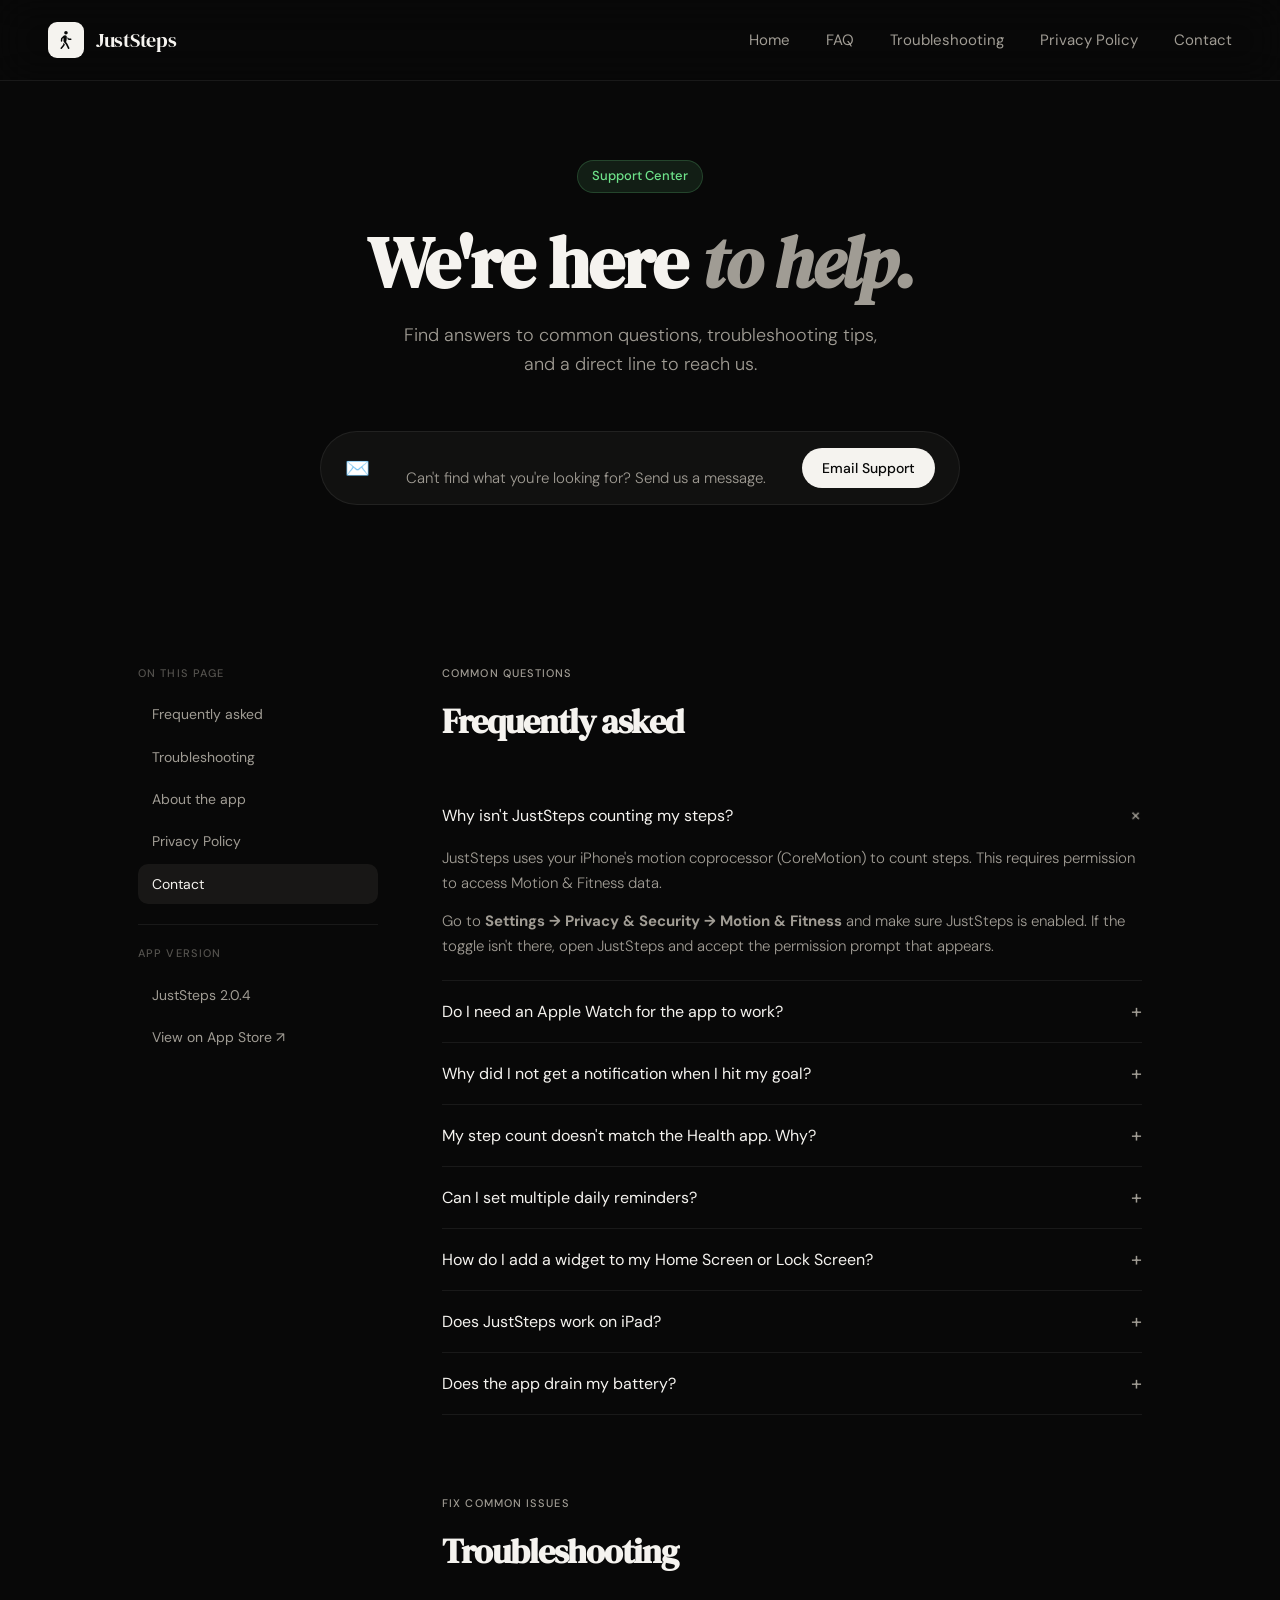
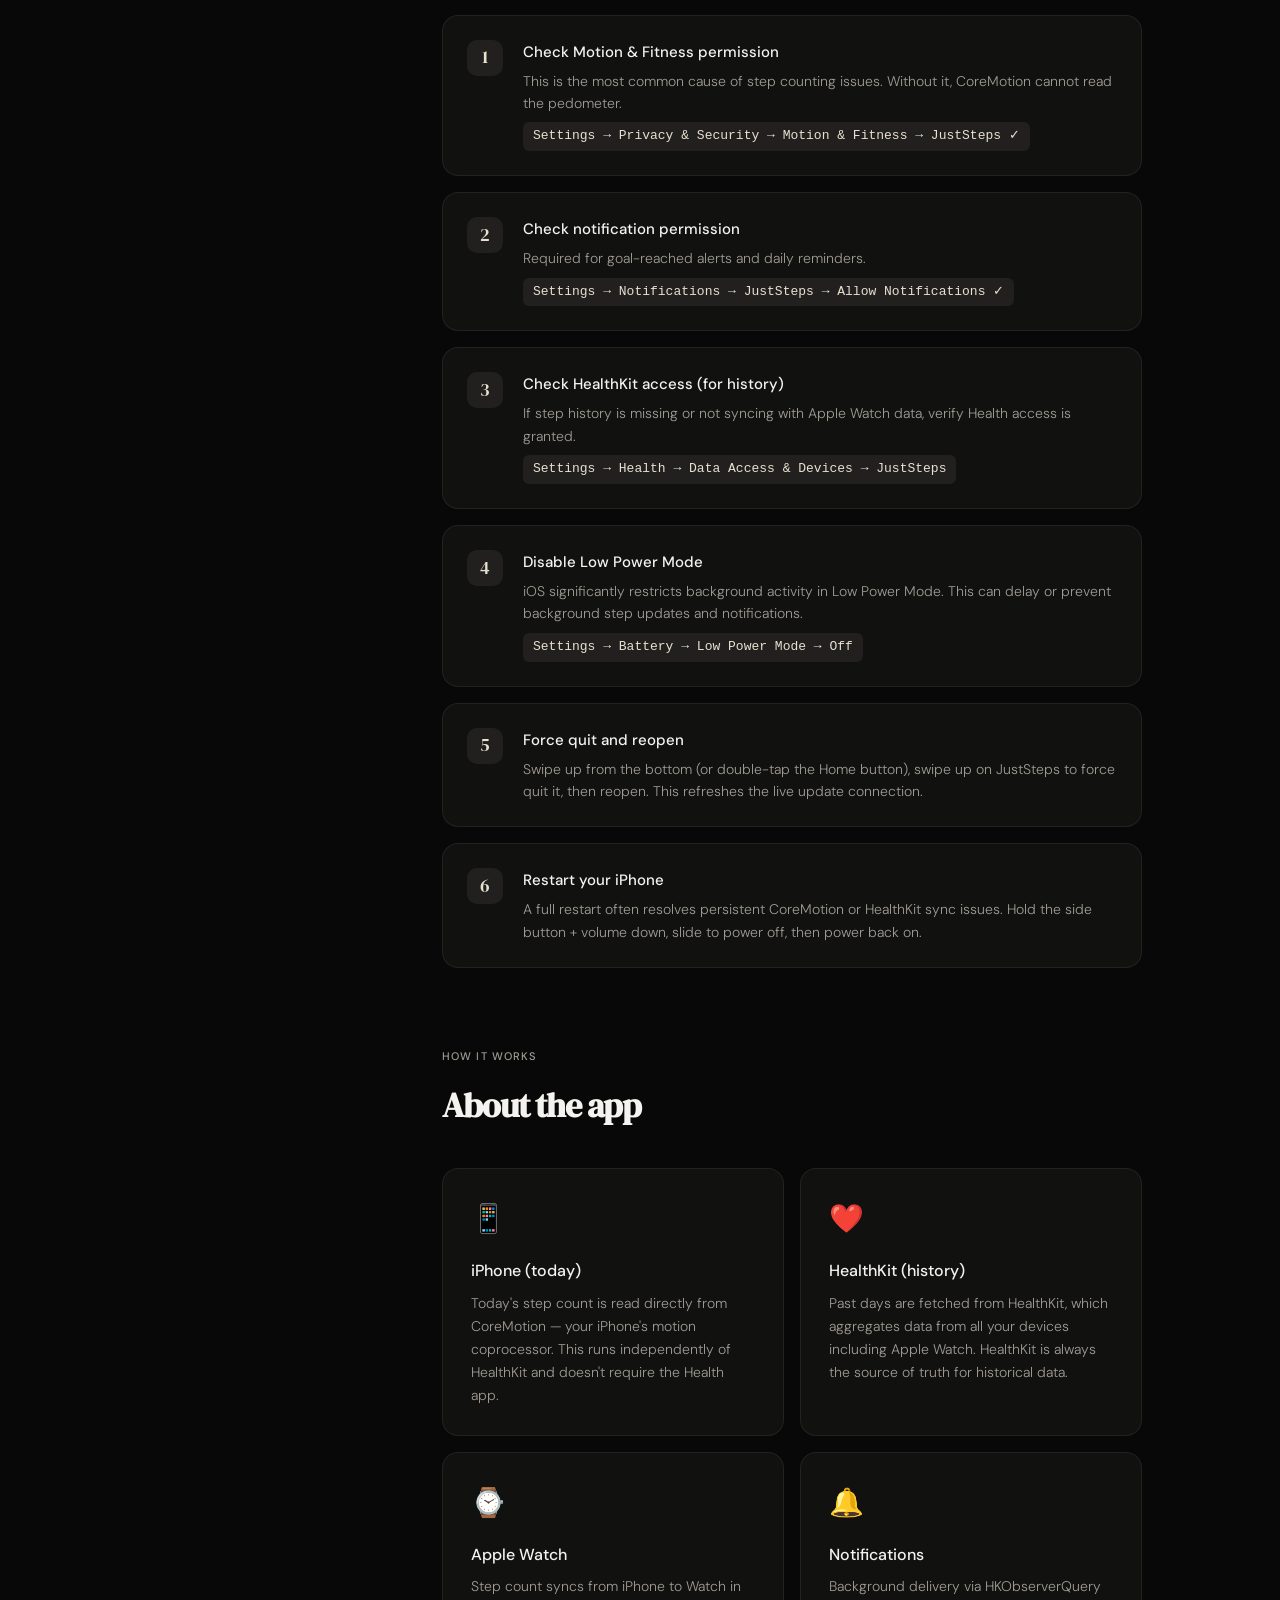
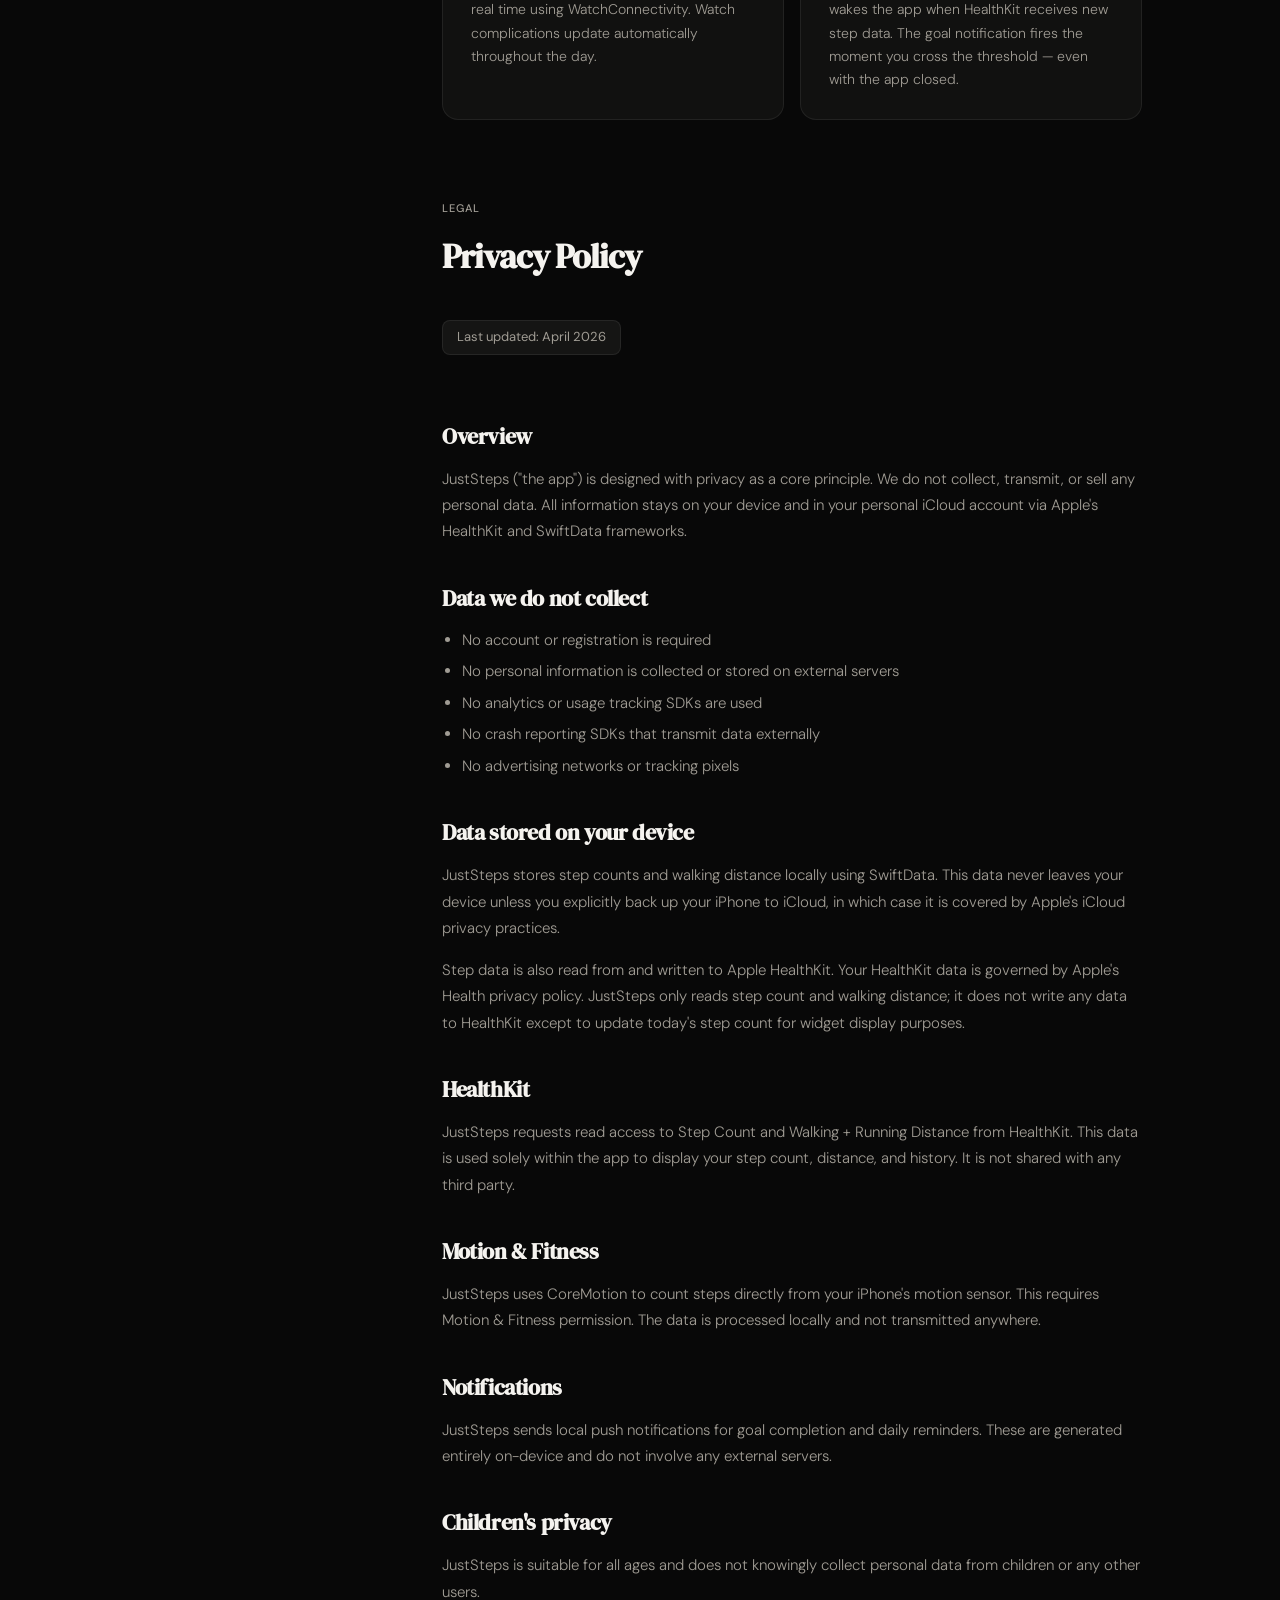
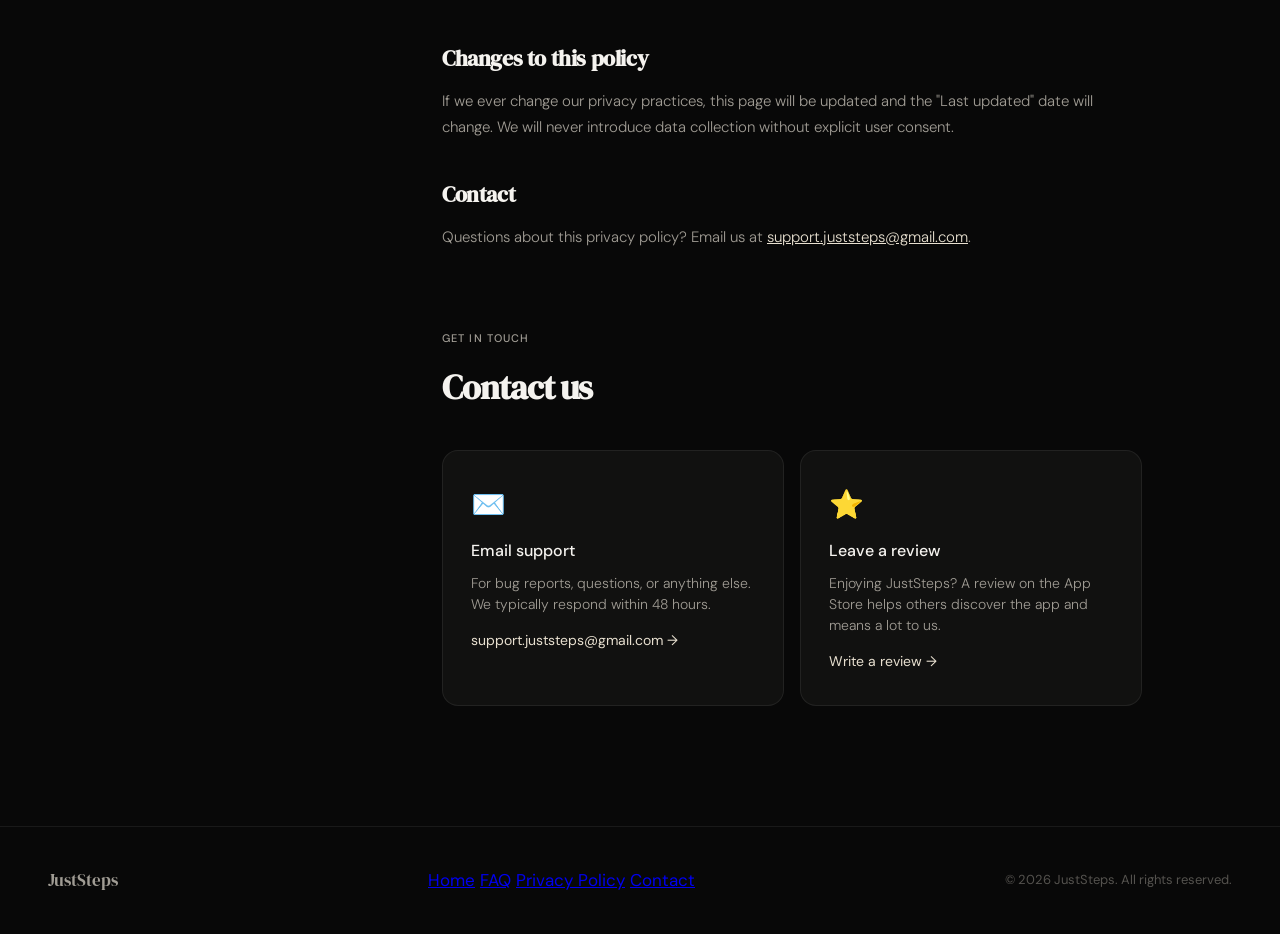
==== commit eb76356d: "Use Gmail address for support & privacy contacts Replace all occurrences of the juststeps.app suppor" ====
--- a/support.html
+++ b/support.html
@@ -37,7 +37,7 @@
     <div class="contact-bar">
       <span class="contact-bar-icon">✉️</span>
       <p>Can't find what you're looking for? Send us a message.</p>
-      <a href="mailto:support@juststeps.app">Email Support</a>
+      <a href="mailto:support.juststeps@gmail.com">Email Support</a>
     </div>
   </div>
 
@@ -277,7 +277,7 @@
           <p>If we ever change our privacy practices, this page will be updated and the "Last updated" date will change. We will never introduce data collection without explicit user consent.</p>
 
           <h3>Contact</h3>
-          <p>Questions about this privacy policy? Email us at <a href="mailto:privacy@juststeps.app" style="color: var(--accent);">privacy@juststeps.app</a>.</p>
+          <p>Questions about this privacy policy? Email us at <a href="mailto:support.juststeps@gmail.com" style="color: var(--accent);">support.juststeps@gmail.com</a>.</p>
         </div>
       </section>
 
@@ -286,11 +286,11 @@
         <div class="content-label">Get in touch</div>
         <h2 class="content-title">Contact us</h2>
         <div class="contact-cards">
-          <a href="mailto:support@juststeps.app" class="contact-card">
+          <a href="mailto:support.juststeps@gmail.com" class="contact-card">
             <div class="cc-icon">✉️</div>
             <h4>Email support</h4>
             <p>For bug reports, questions, or anything else. We typically respond within 48 hours.</p>
-            <div class="cc-link">support@juststeps.app →</div>
+            <div class="cc-link">support.juststeps@gmail.com →</div>
           </a>
           <a href="https://apps.apple.com/app/juststeps" target="_blank" class="contact-card">
             <div class="cc-icon">⭐</div>
@@ -311,7 +311,7 @@
       <a href="index.html">Home</a>
       <a href="#faq">FAQ</a>
       <a href="#privacy">Privacy Policy</a>
-      <a href="mailto:support@juststeps.app">Contact</a>
+      <a href="mailto:support.juststeps@gmail.com">Contact</a>
     </div>
     <span class="footer-copy">© 2026 JustSteps. All rights reserved.</span>
   </footer>
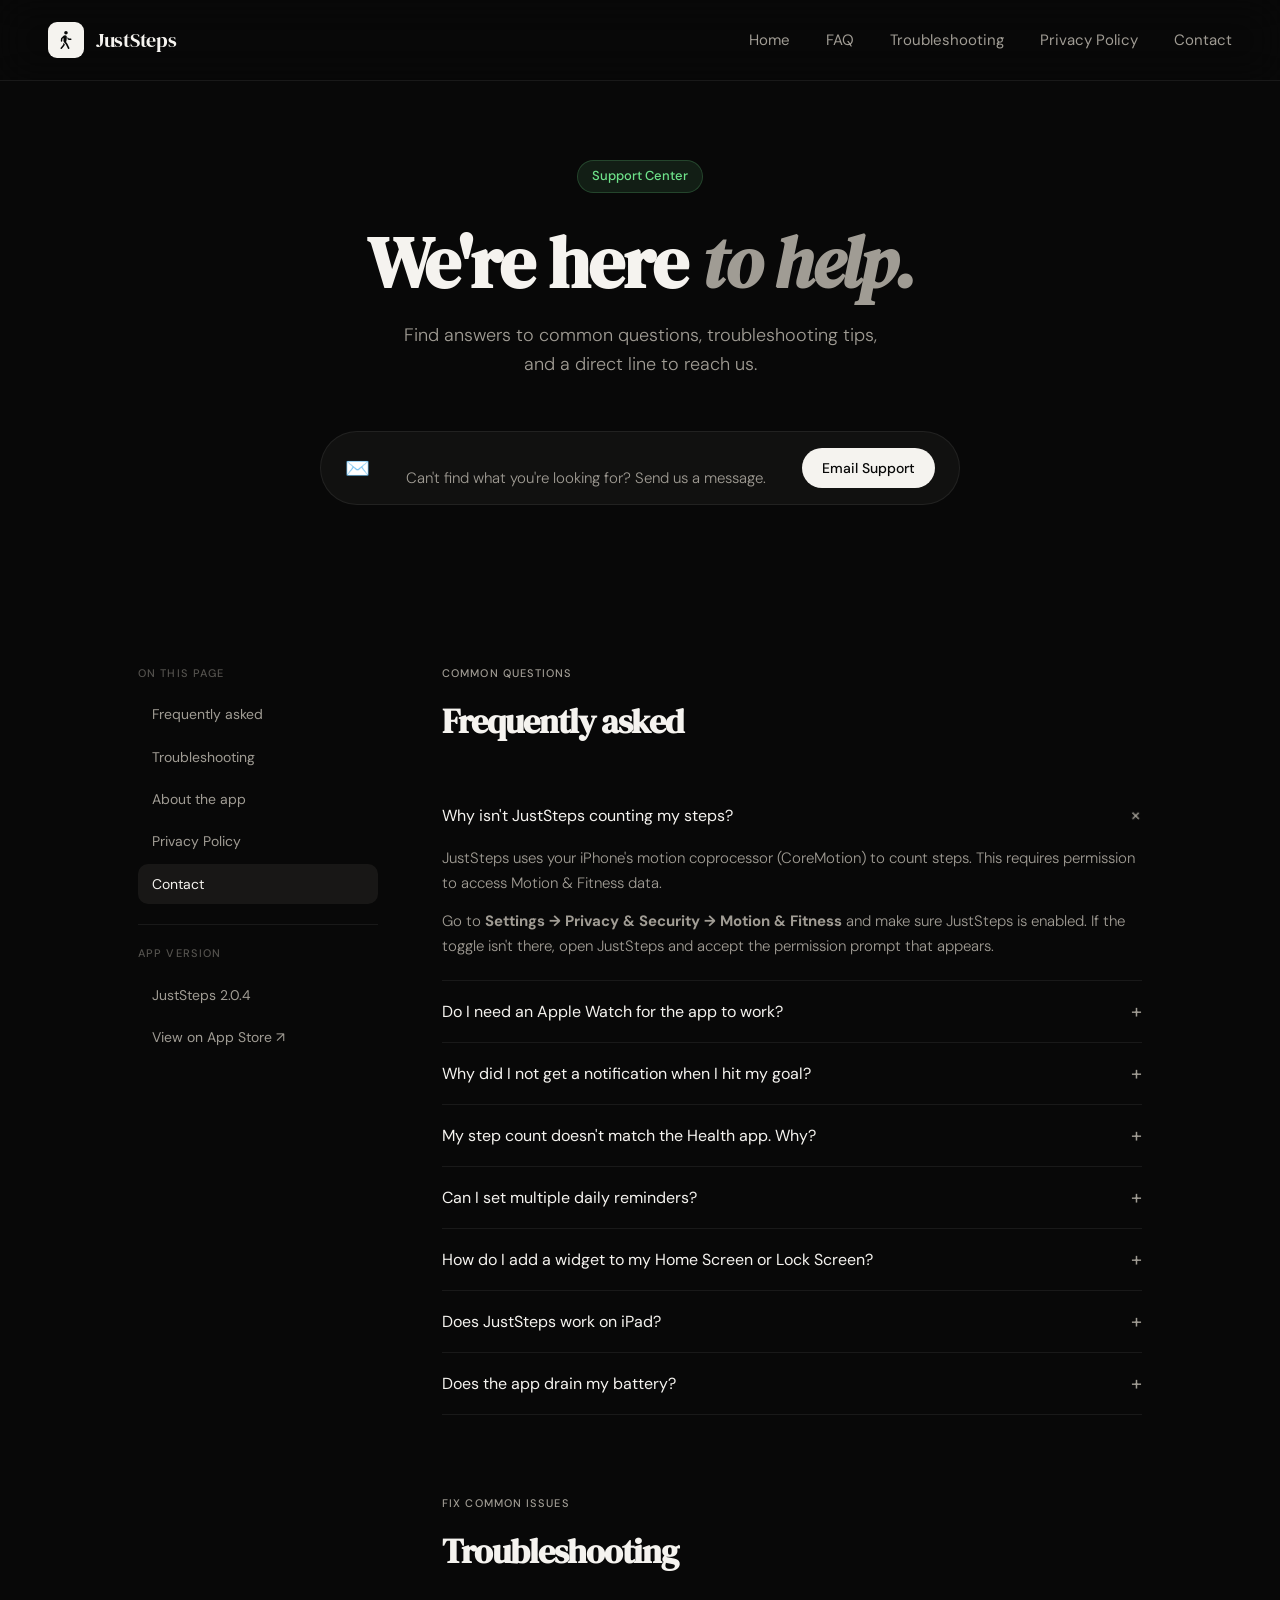
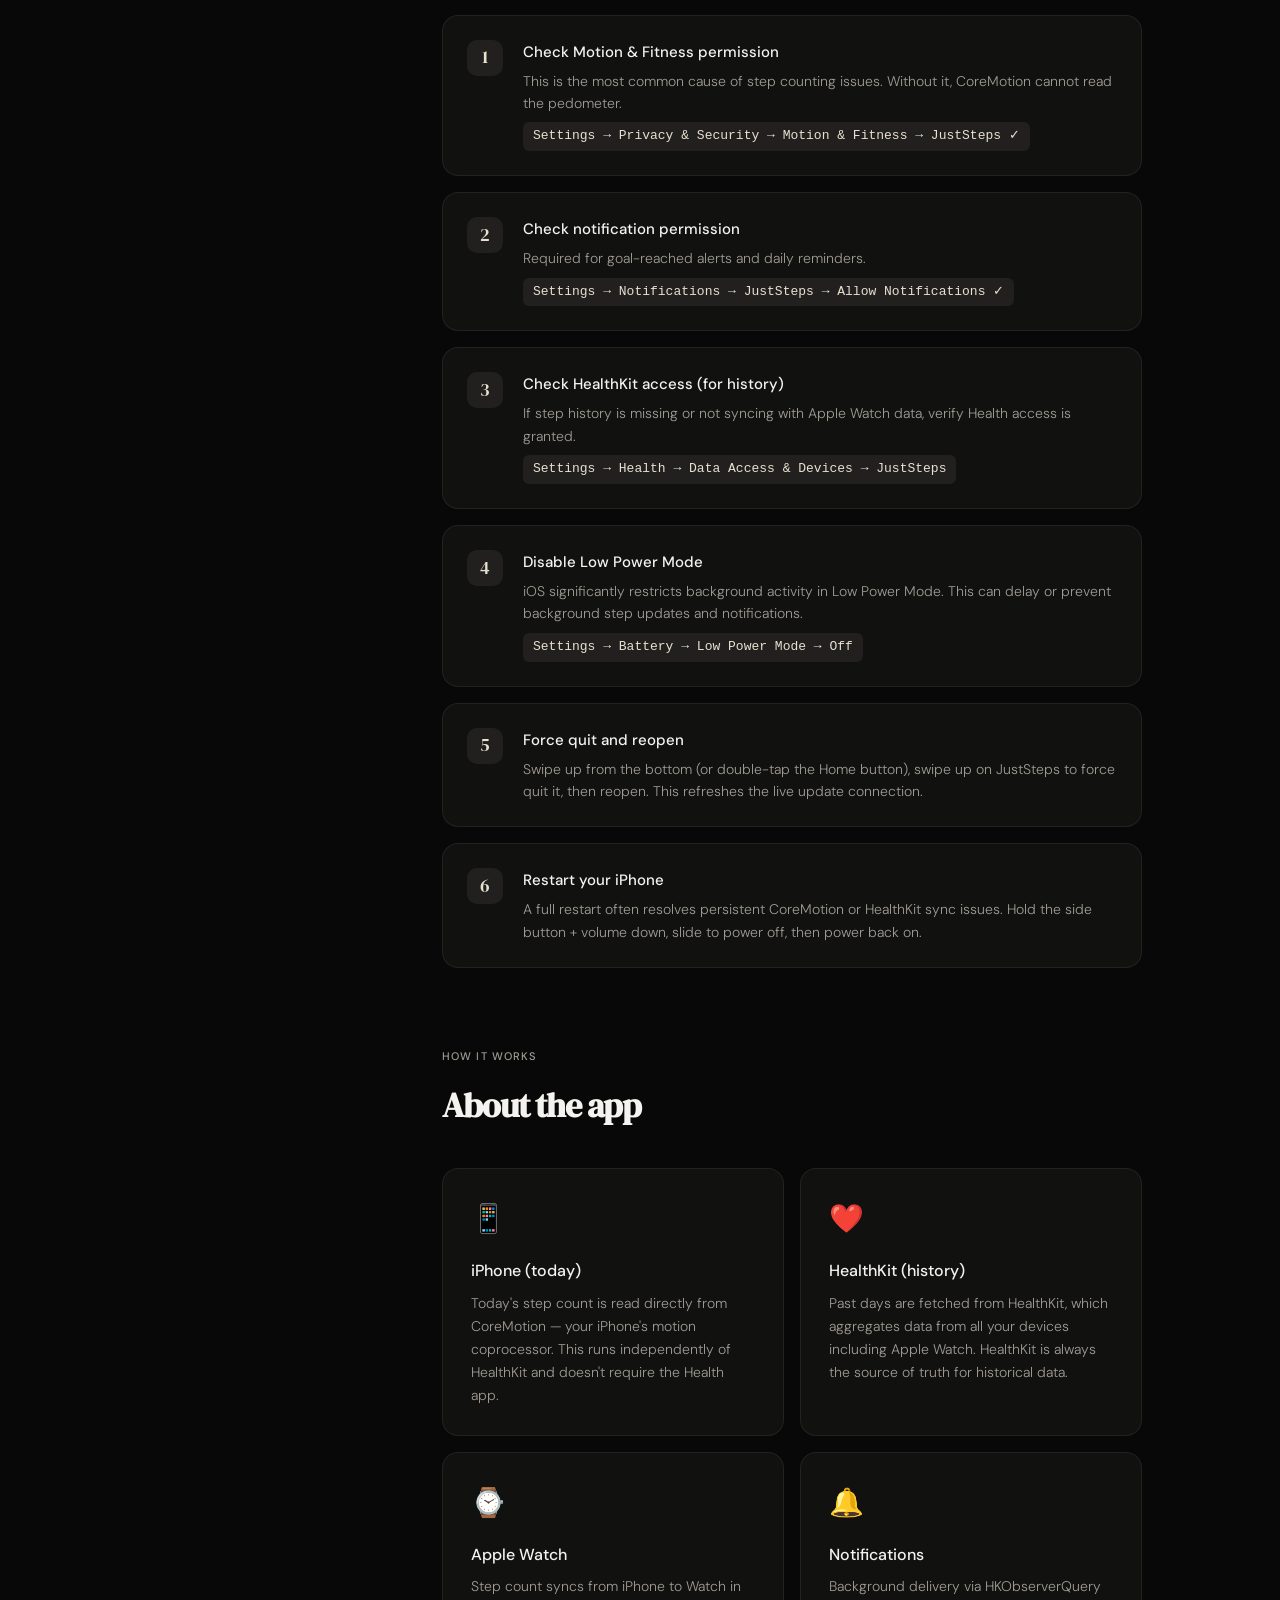
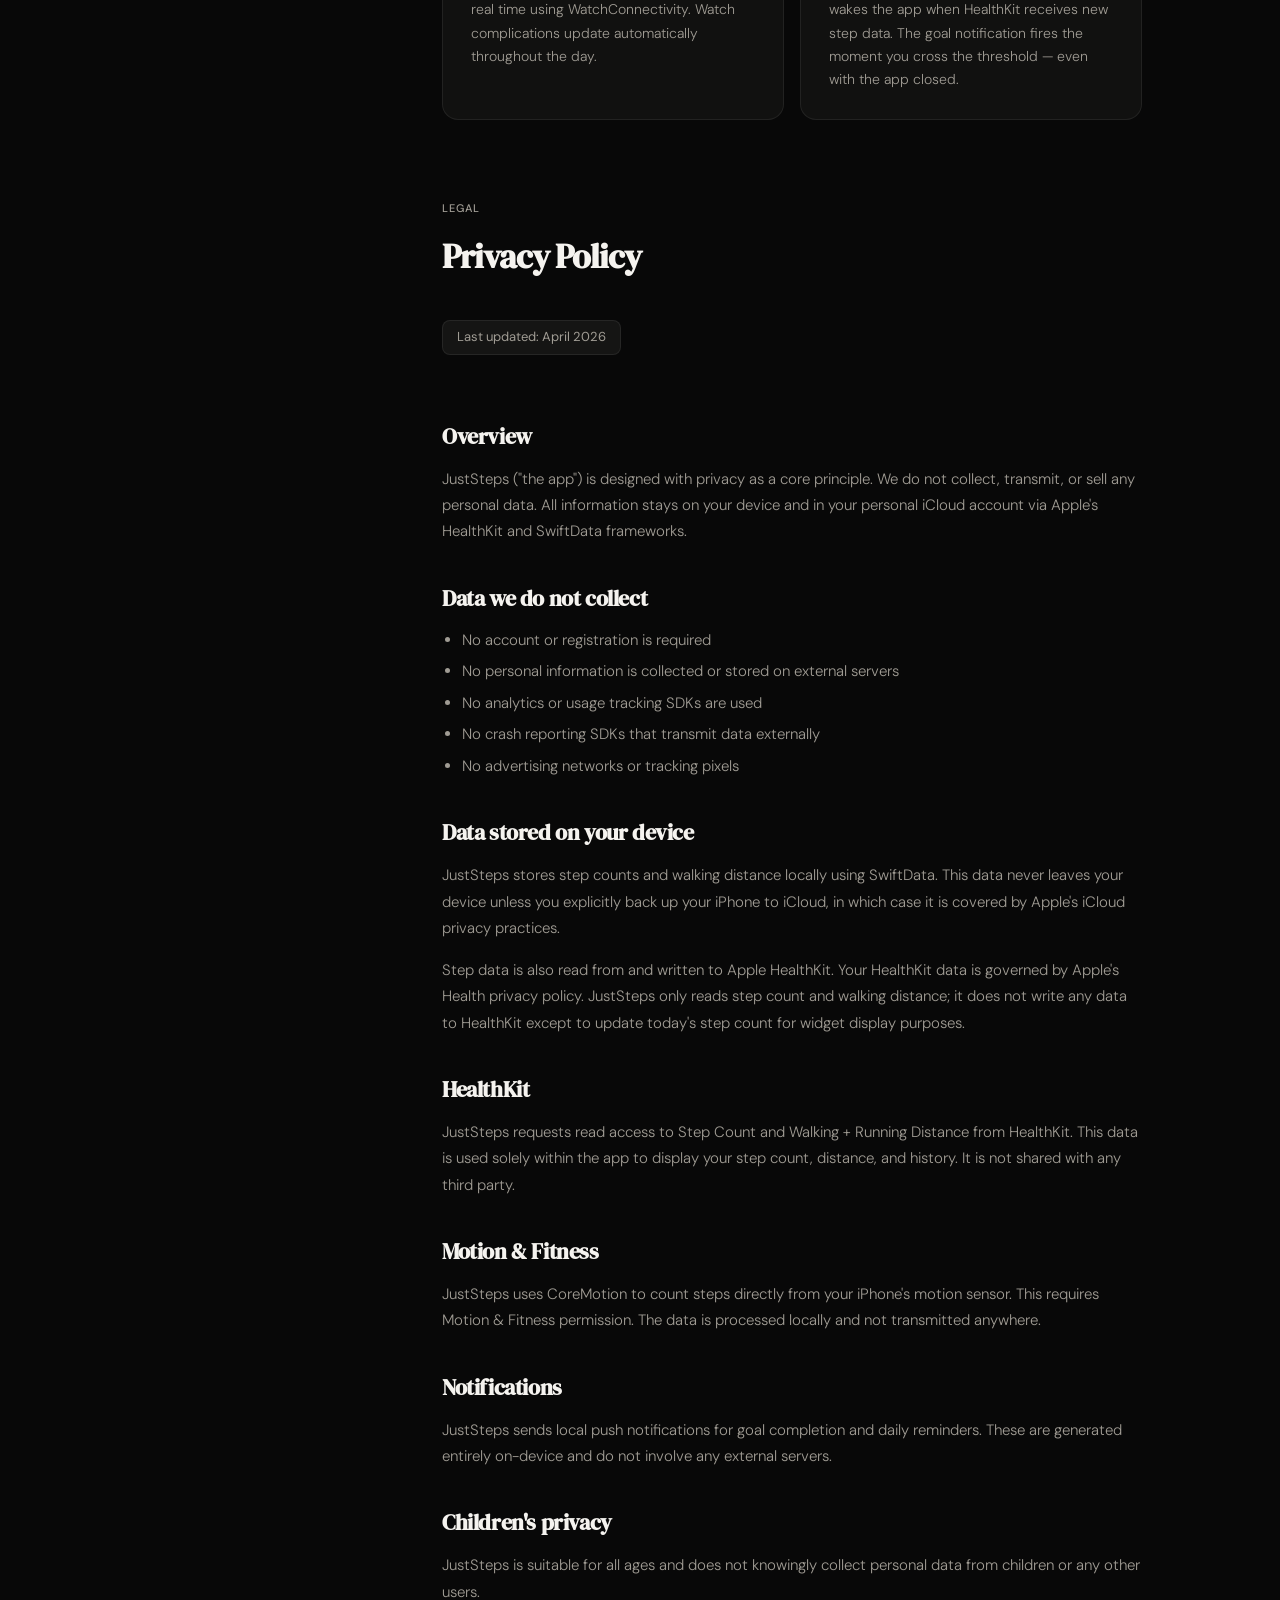
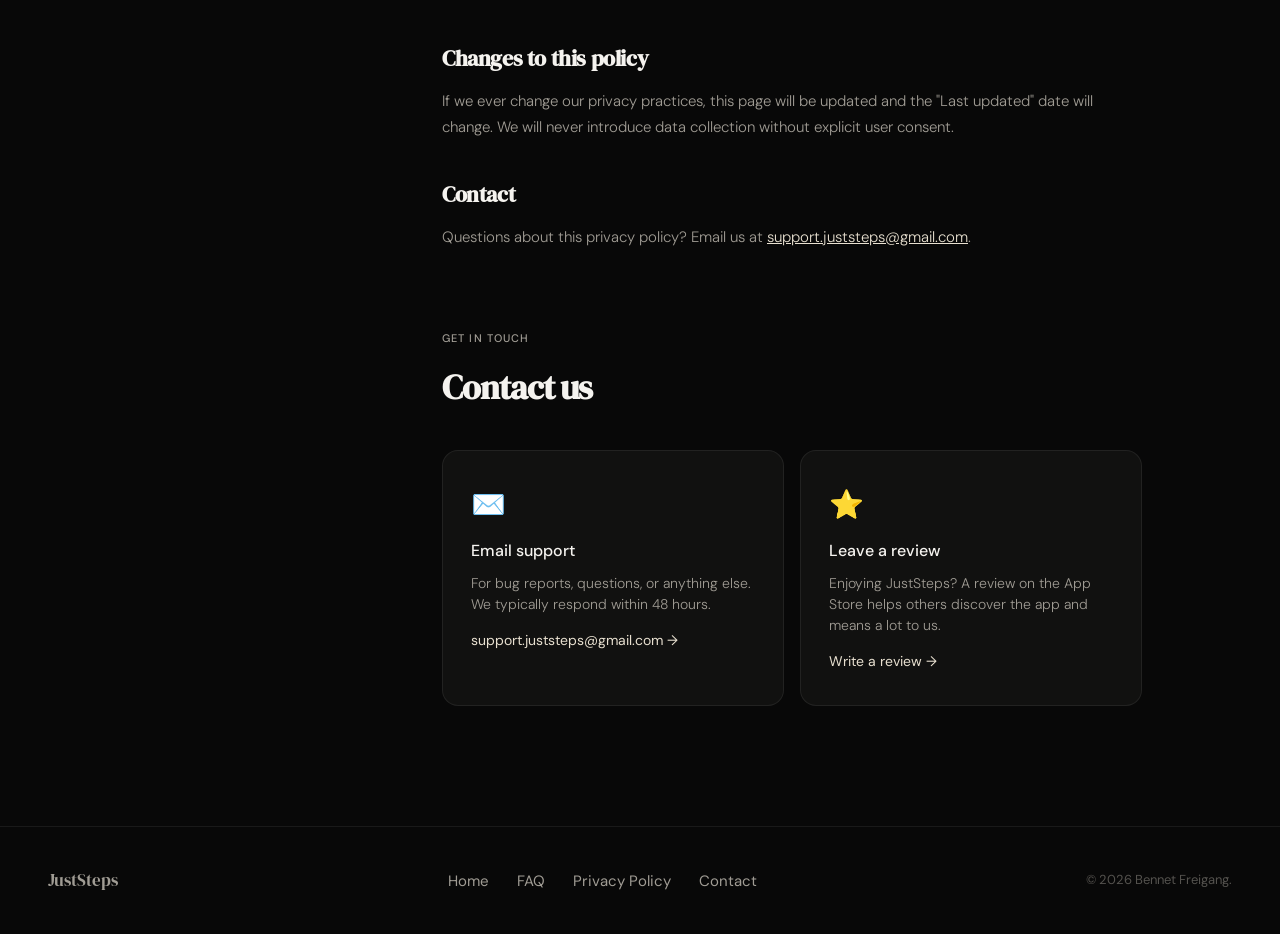
==== commit 6e151e6c: "Update footer credits and markup Change footer copyright text to “© 2026 Bennet Freigang.” in index." ====
--- a/support.html
+++ b/support.html
@@ -307,13 +307,15 @@
   <!-- FOOTER -->
   <footer>
     <span class="footer-logo">JustSteps</span>
-    <div class="footer-links">
-      <a href="index.html">Home</a>
-      <a href="#faq">FAQ</a>
-      <a href="#privacy">Privacy Policy</a>
-      <a href="mailto:support.juststeps@gmail.com">Contact</a>
-    </div>
-    <span class="footer-copy">© 2026 JustSteps. All rights reserved.</span>
+    <nav>
+      <ul>
+        <li><a href="index.html">Home</a></li>
+        <li><a href="#faq">FAQ</a></li>
+        <li><a href="#privacy">Privacy Policy</a></li>
+        <li><a href="mailto:support.juststeps@gmail.com">Contact</a></li>
+      </ul>
+    </nav>
+    <span class="footer-copy">© 2026 Bennet Freigang.</span>
   </footer>
 
   <script src="assets/js/support.js"></script>
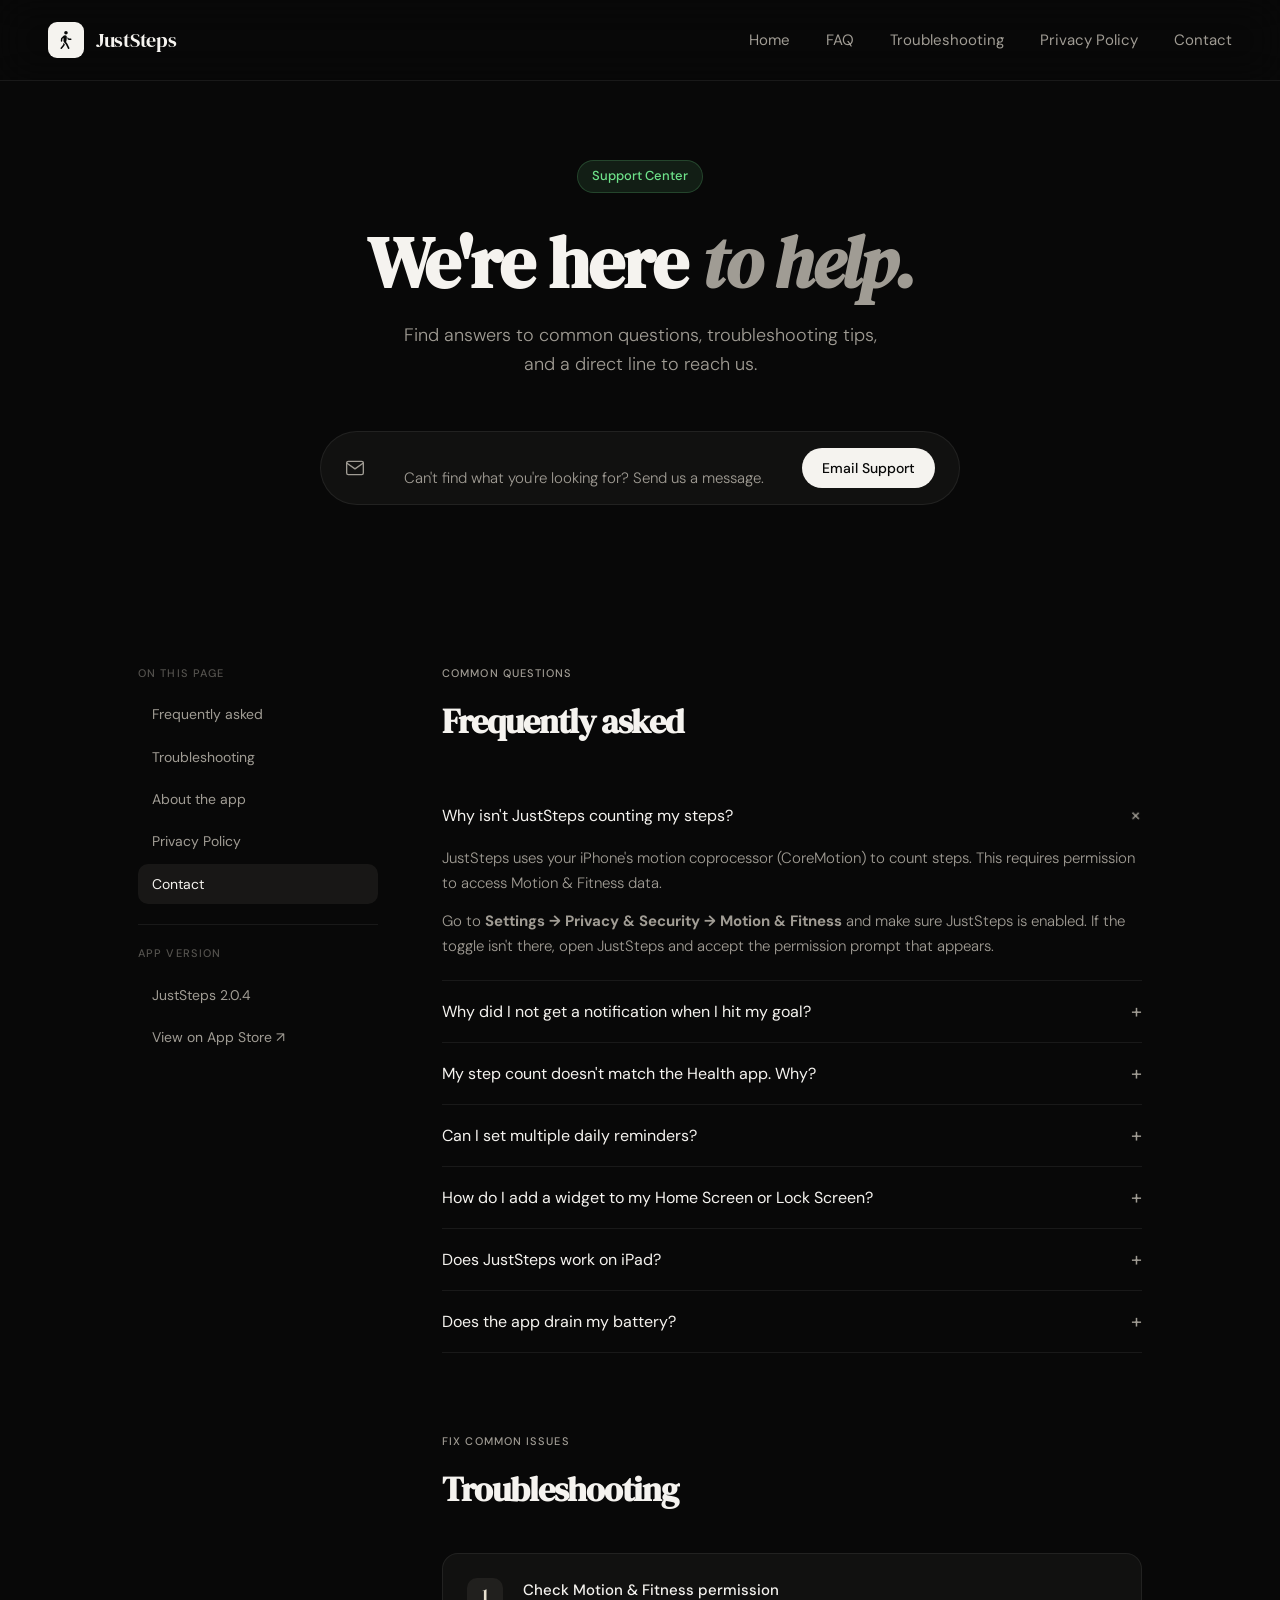
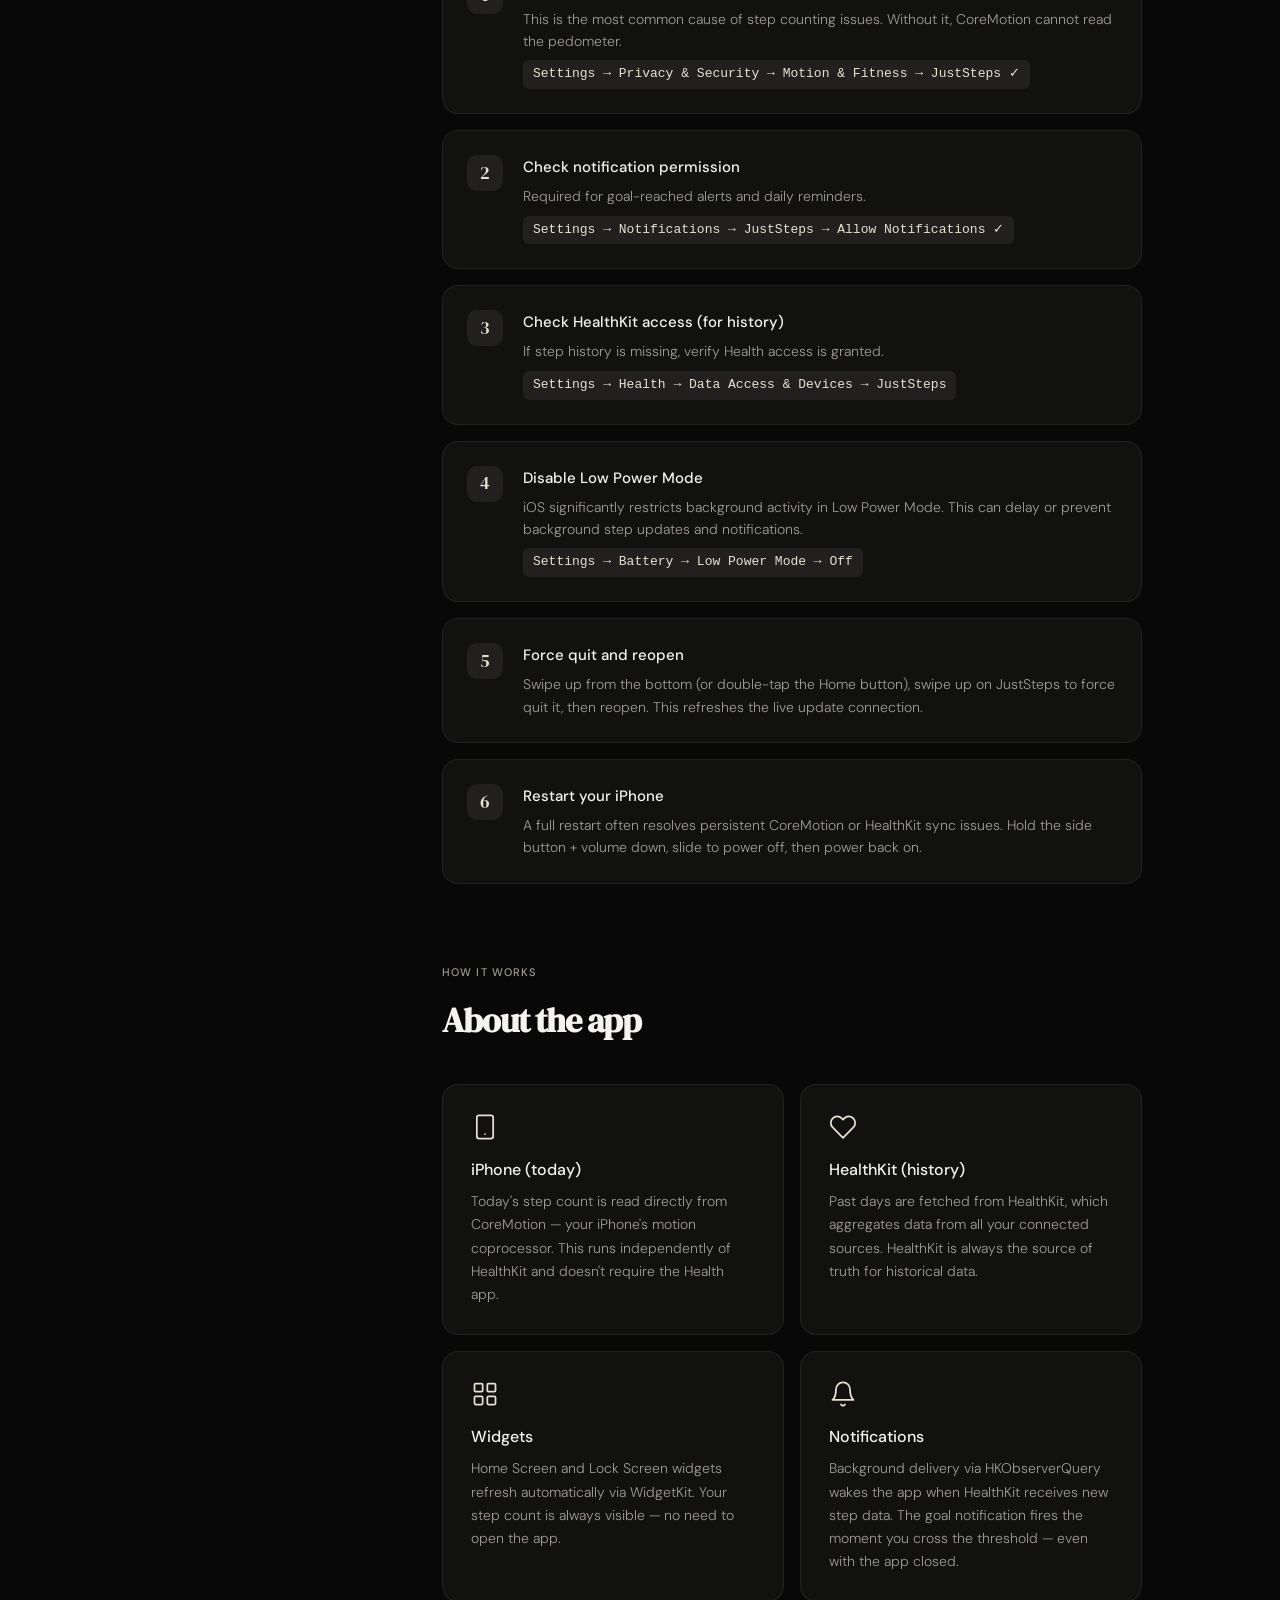
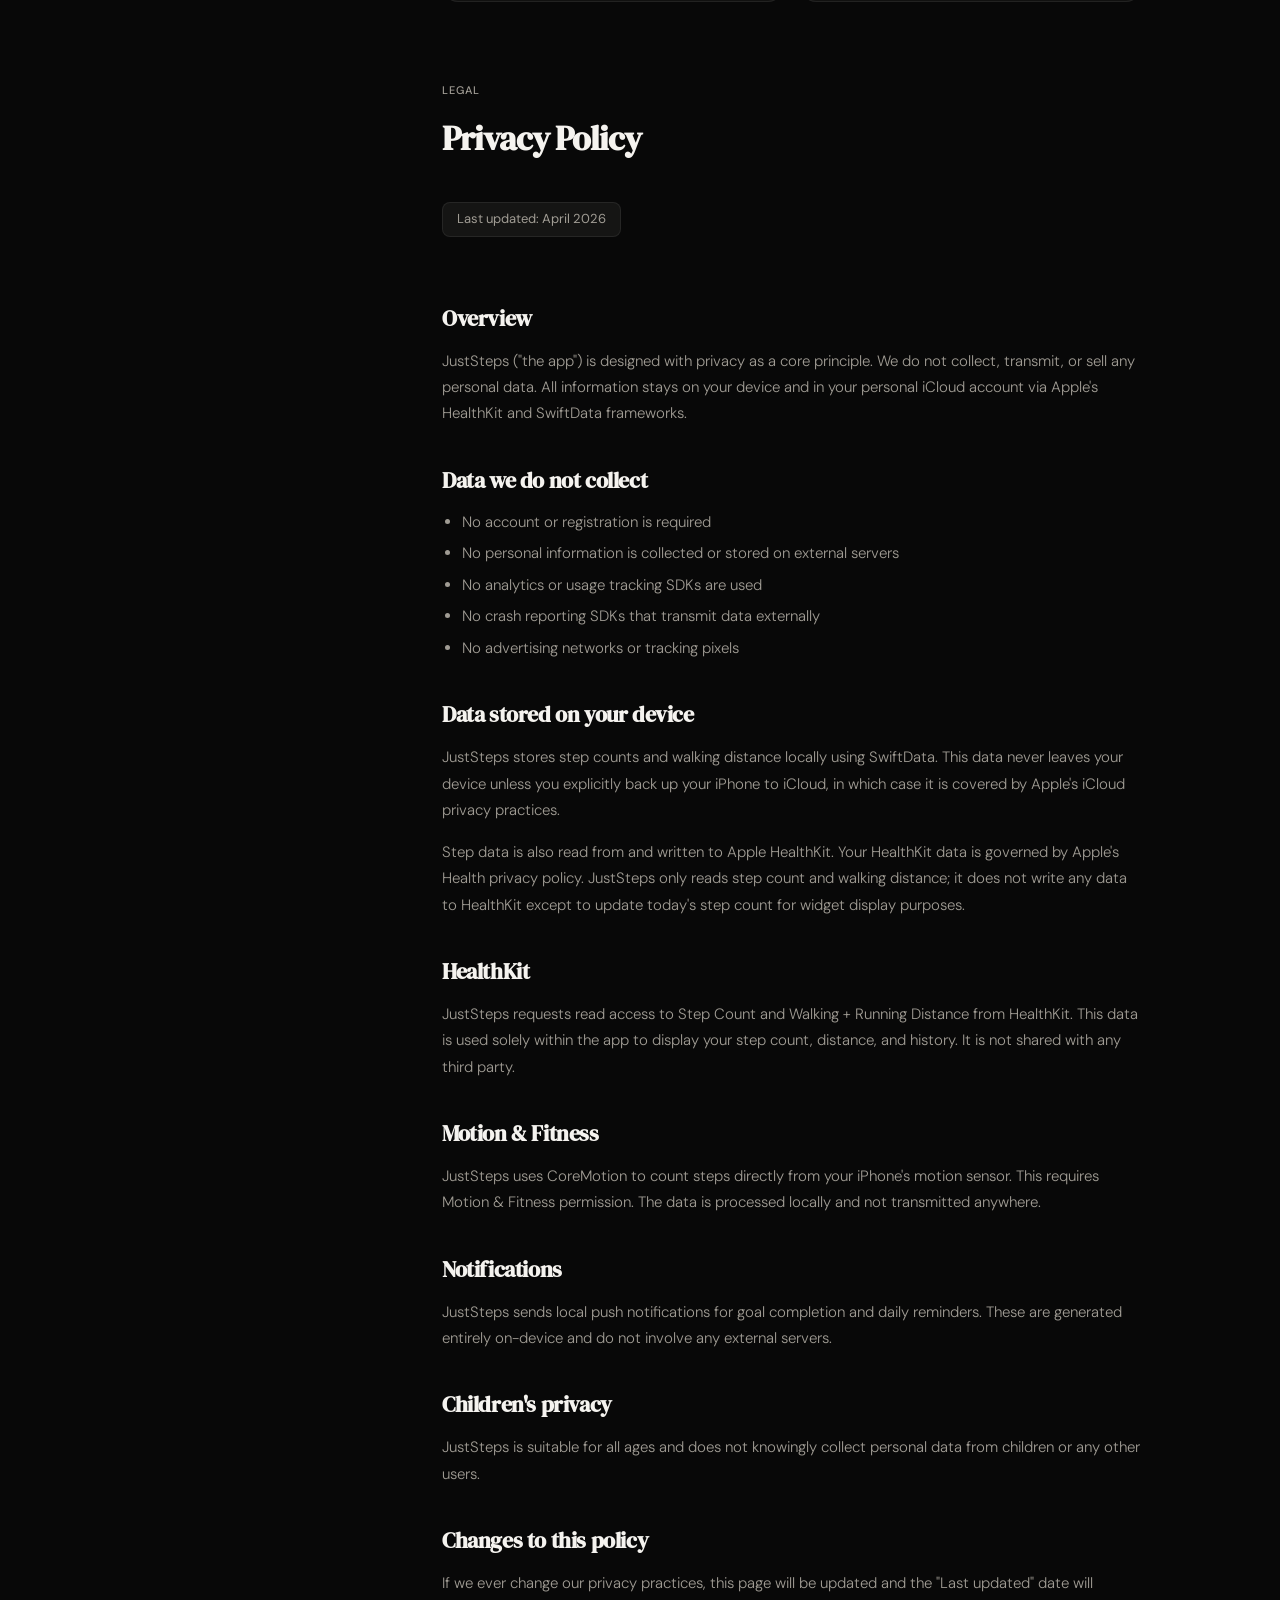
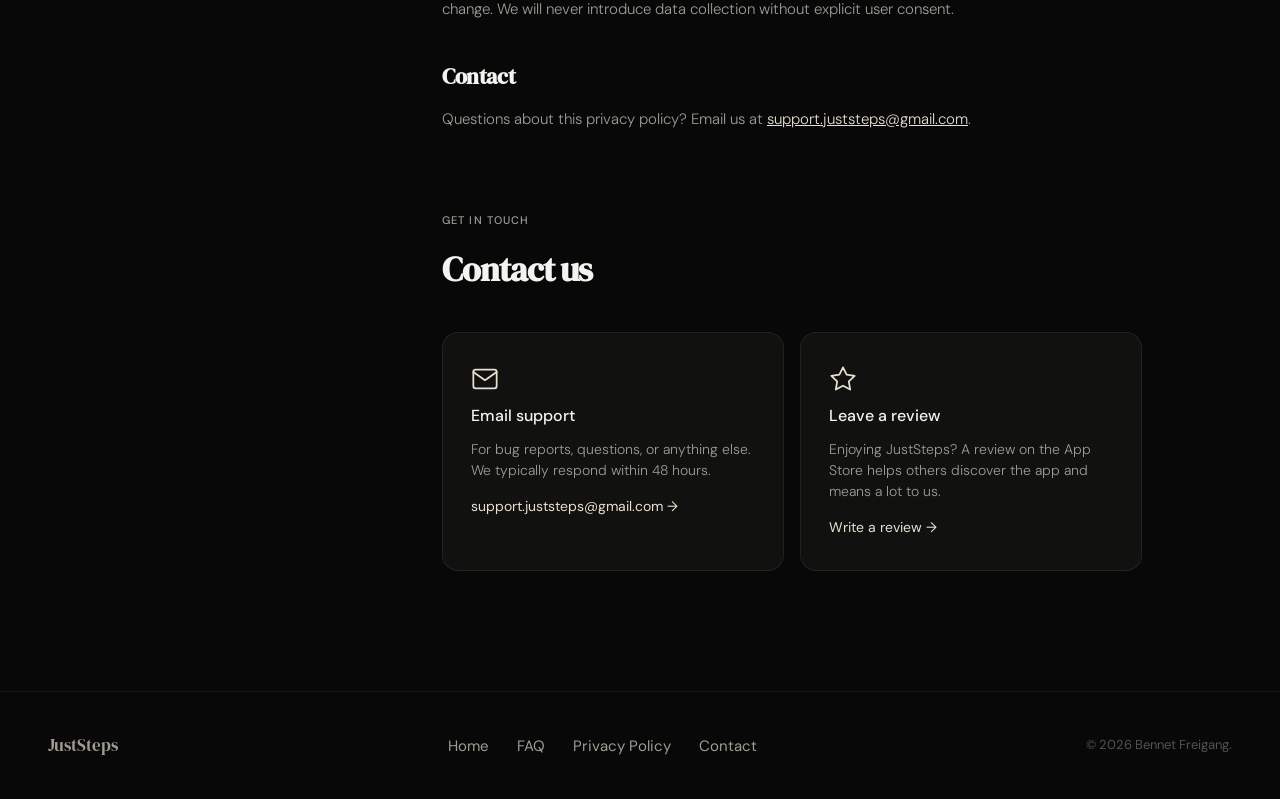
==== commit 0503759e: "Use SVG icons, tweak layout & remove Watch Replace inline emoji icons with inline SVGs across index " ====
--- a/support.html
+++ b/support.html
@@ -35,7 +35,11 @@
     <h1>We're here <em>to help.</em></h1>
     <p>Find answers to common questions, troubleshooting tips, and a direct line to reach us.</p>
     <div class="contact-bar">
-      <span class="contact-bar-icon">✉️</span>
+      <span class="contact-bar-icon">
+        <svg width="20" height="20" viewBox="0 0 24 24" fill="none" stroke="currentColor" stroke-width="1.6" stroke-linecap="round" stroke-linejoin="round">
+          <path d="M4 4h16c1.1 0 2 .9 2 2v12c0 1.1-.9 2-2 2H4c-1.1 0-2-.9-2-2V6c0-1.1.9-2 2-2z"/><polyline points="22,6 12,13 2,6"/>
+        </svg>
+      </span>
       <p>Can't find what you're looking for? Send us a message.</p>
       <a href="mailto:support.juststeps@gmail.com">Email Support</a>
     </div>
@@ -83,16 +87,6 @@
 
         <div class="faq-item">
           <button class="faq-q">
-            Do I need an Apple Watch for the app to work?
-            <span class="faq-icon">+</span>
-          </button>
-          <div class="faq-a">
-            <p>No. JustSteps works entirely on your iPhone using the built-in motion sensor. An Apple Watch is fully supported and will sync your step count, but it's completely optional.</p>
-          </div>
-        </div>
-
-        <div class="faq-item">
-          <button class="faq-q">
             Why did I not get a notification when I hit my goal?
             <span class="faq-icon">+</span>
           </button>
@@ -108,8 +102,8 @@
             <span class="faq-icon">+</span>
           </button>
           <div class="faq-a">
-            <p>JustSteps uses CoreMotion directly for today's steps, while the Health app may aggregate data from multiple sources (Apple Watch, third-party apps, etc.). Small differences are normal.</p>
-            <p>For history beyond today, JustSteps reads from HealthKit, so past days should match. If your Watch data isn't showing, make sure HealthKit access is enabled in <strong>Settings → Health → Data Access &amp; Devices → JustSteps</strong>.</p>
+            <p>JustSteps uses CoreMotion directly for today's steps, while the Health app may aggregate data from multiple sources (third-party apps, etc.). Small differences are normal.</p>
+            <p>For history beyond today, JustSteps reads from HealthKit, so past days should match. Make sure HealthKit access is enabled in <strong>Settings → Health → Data Access &amp; Devices → JustSteps</strong>.</p>
           </div>
         </div>
 
@@ -140,7 +134,7 @@
             <span class="faq-icon">+</span>
           </button>
           <div class="faq-a">
-            <p>JustSteps is designed for iPhone and Apple Watch. Most iPads do not have the motion coprocessor needed for accurate step counting, so the app is not optimised for iPad use.</p>
+            <p>JustSteps is designed for iPhone. Most iPads do not have the motion coprocessor needed for accurate step counting, so the app is not optimised for iPad use.</p>
           </div>
         </div>
 
@@ -181,7 +175,7 @@
             <div class="step-num">3</div>
             <div>
               <h4>Check HealthKit access (for history)</h4>
-              <p>If step history is missing or not syncing with Apple Watch data, verify Health access is granted.</p>
+              <p>If step history is missing, verify Health access is granted.</p>
               <code>Settings → Health → Data Access &amp; Devices → JustSteps</code>
             </div>
           </div>
@@ -216,22 +210,38 @@
         <h2 class="content-title">About the app</h2>
         <div class="info-grid">
           <div class="info-card">
-            <div class="ic-icon">📱</div>
+            <div class="ic-icon">
+              <svg width="28" height="28" viewBox="0 0 24 24" fill="none" stroke="currentColor" stroke-width="1.5" stroke-linecap="round" stroke-linejoin="round">
+                <rect x="5" y="2" width="14" height="20" rx="2" ry="2"/><line x1="12" y1="18" x2="12.01" y2="18"/>
+              </svg>
+            </div>
             <h4>iPhone (today)</h4>
             <p>Today's step count is read directly from CoreMotion — your iPhone's motion coprocessor. This runs independently of HealthKit and doesn't require the Health app.</p>
           </div>
           <div class="info-card">
-            <div class="ic-icon">❤️</div>
+            <div class="ic-icon">
+              <svg width="28" height="28" viewBox="0 0 24 24" fill="none" stroke="currentColor" stroke-width="1.5" stroke-linecap="round" stroke-linejoin="round">
+                <path d="M20.84 4.61a5.5 5.5 0 0 0-7.78 0L12 5.67l-1.06-1.06a5.5 5.5 0 0 0-7.78 7.78l1.06 1.06L12 21.23l7.78-7.78 1.06-1.06a5.5 5.5 0 0 0 0-7.78z"/>
+              </svg>
+            </div>
             <h4>HealthKit (history)</h4>
-            <p>Past days are fetched from HealthKit, which aggregates data from all your devices including Apple Watch. HealthKit is always the source of truth for historical data.</p>
+            <p>Past days are fetched from HealthKit, which aggregates data from all your connected sources. HealthKit is always the source of truth for historical data.</p>
           </div>
           <div class="info-card">
-            <div class="ic-icon">⌚</div>
-            <h4>Apple Watch</h4>
-            <p>Step count syncs from iPhone to Watch in real time using WatchConnectivity. Watch complications update automatically throughout the day.</p>
+            <div class="ic-icon">
+              <svg width="28" height="28" viewBox="0 0 24 24" fill="none" stroke="currentColor" stroke-width="1.5" stroke-linecap="round" stroke-linejoin="round">
+                <rect x="3" y="3" width="7" height="7" rx="1"/><rect x="14" y="3" width="7" height="7" rx="1"/><rect x="3" y="14" width="7" height="7" rx="1"/><rect x="14" y="14" width="7" height="7" rx="1"/>
+              </svg>
+            </div>
+            <h4>Widgets</h4>
+            <p>Home Screen and Lock Screen widgets refresh automatically via WidgetKit. Your step count is always visible — no need to open the app.</p>
           </div>
           <div class="info-card">
-            <div class="ic-icon">🔔</div>
+            <div class="ic-icon">
+              <svg width="28" height="28" viewBox="0 0 24 24" fill="none" stroke="currentColor" stroke-width="1.5" stroke-linecap="round" stroke-linejoin="round">
+                <path d="M18 8A6 6 0 0 0 6 8c0 7-3 9-3 9h18s-3-2-3-9"/><path d="M13.73 21a2 2 0 0 1-3.46 0"/>
+              </svg>
+            </div>
             <h4>Notifications</h4>
             <p>Background delivery via HKObserverQuery wakes the app when HealthKit receives new step data. The goal notification fires the moment you cross the threshold — even with the app closed.</p>
           </div>
@@ -287,13 +297,21 @@
         <h2 class="content-title">Contact us</h2>
         <div class="contact-cards">
           <a href="mailto:support.juststeps@gmail.com" class="contact-card">
-            <div class="cc-icon">✉️</div>
+            <div class="cc-icon">
+              <svg width="28" height="28" viewBox="0 0 24 24" fill="none" stroke="currentColor" stroke-width="1.5" stroke-linecap="round" stroke-linejoin="round">
+                <path d="M4 4h16c1.1 0 2 .9 2 2v12c0 1.1-.9 2-2 2H4c-1.1 0-2-.9-2-2V6c0-1.1.9-2 2-2z"/><polyline points="22,6 12,13 2,6"/>
+              </svg>
+            </div>
             <h4>Email support</h4>
             <p>For bug reports, questions, or anything else. We typically respond within 48 hours.</p>
             <div class="cc-link">support.juststeps@gmail.com →</div>
           </a>
           <a href="https://apps.apple.com/app/juststeps" target="_blank" class="contact-card">
-            <div class="cc-icon">⭐</div>
+            <div class="cc-icon">
+              <svg width="28" height="28" viewBox="0 0 24 24" fill="none" stroke="currentColor" stroke-width="1.5" stroke-linecap="round" stroke-linejoin="round">
+                <polygon points="12 2 15.09 8.26 22 9.27 17 14.14 18.18 21.02 12 17.77 5.82 21.02 7 14.14 2 9.27 8.91 8.26 12 2"/>
+              </svg>
+            </div>
             <h4>Leave a review</h4>
             <p>Enjoying JustSteps? A review on the App Store helps others discover the app and means a lot to us.</p>
             <div class="cc-link">Write a review →</div>
--- a/assets/css/support.css
+++ b/assets/css/support.css
@@ -53,7 +53,10 @@
 }
 
 .contact-bar-icon {
-  font-size: 20px;
+  display: flex;
+  align-items: center;
+  color: var(--dim);
+  flex-shrink: 0;
 }
 
 .contact-bar p {
@@ -304,7 +307,9 @@
 }
 
 .info-card .ic-icon {
-  font-size: 28px;
+  display: flex;
+  align-items: center;
+  color: var(--accent);
   margin-bottom: 16px;
 }
 
@@ -390,7 +395,9 @@
 }
 
 .contact-card .cc-icon {
-  font-size: 28px;
+  display: flex;
+  align-items: center;
+  color: var(--accent);
 }
 
 .contact-card h4 {
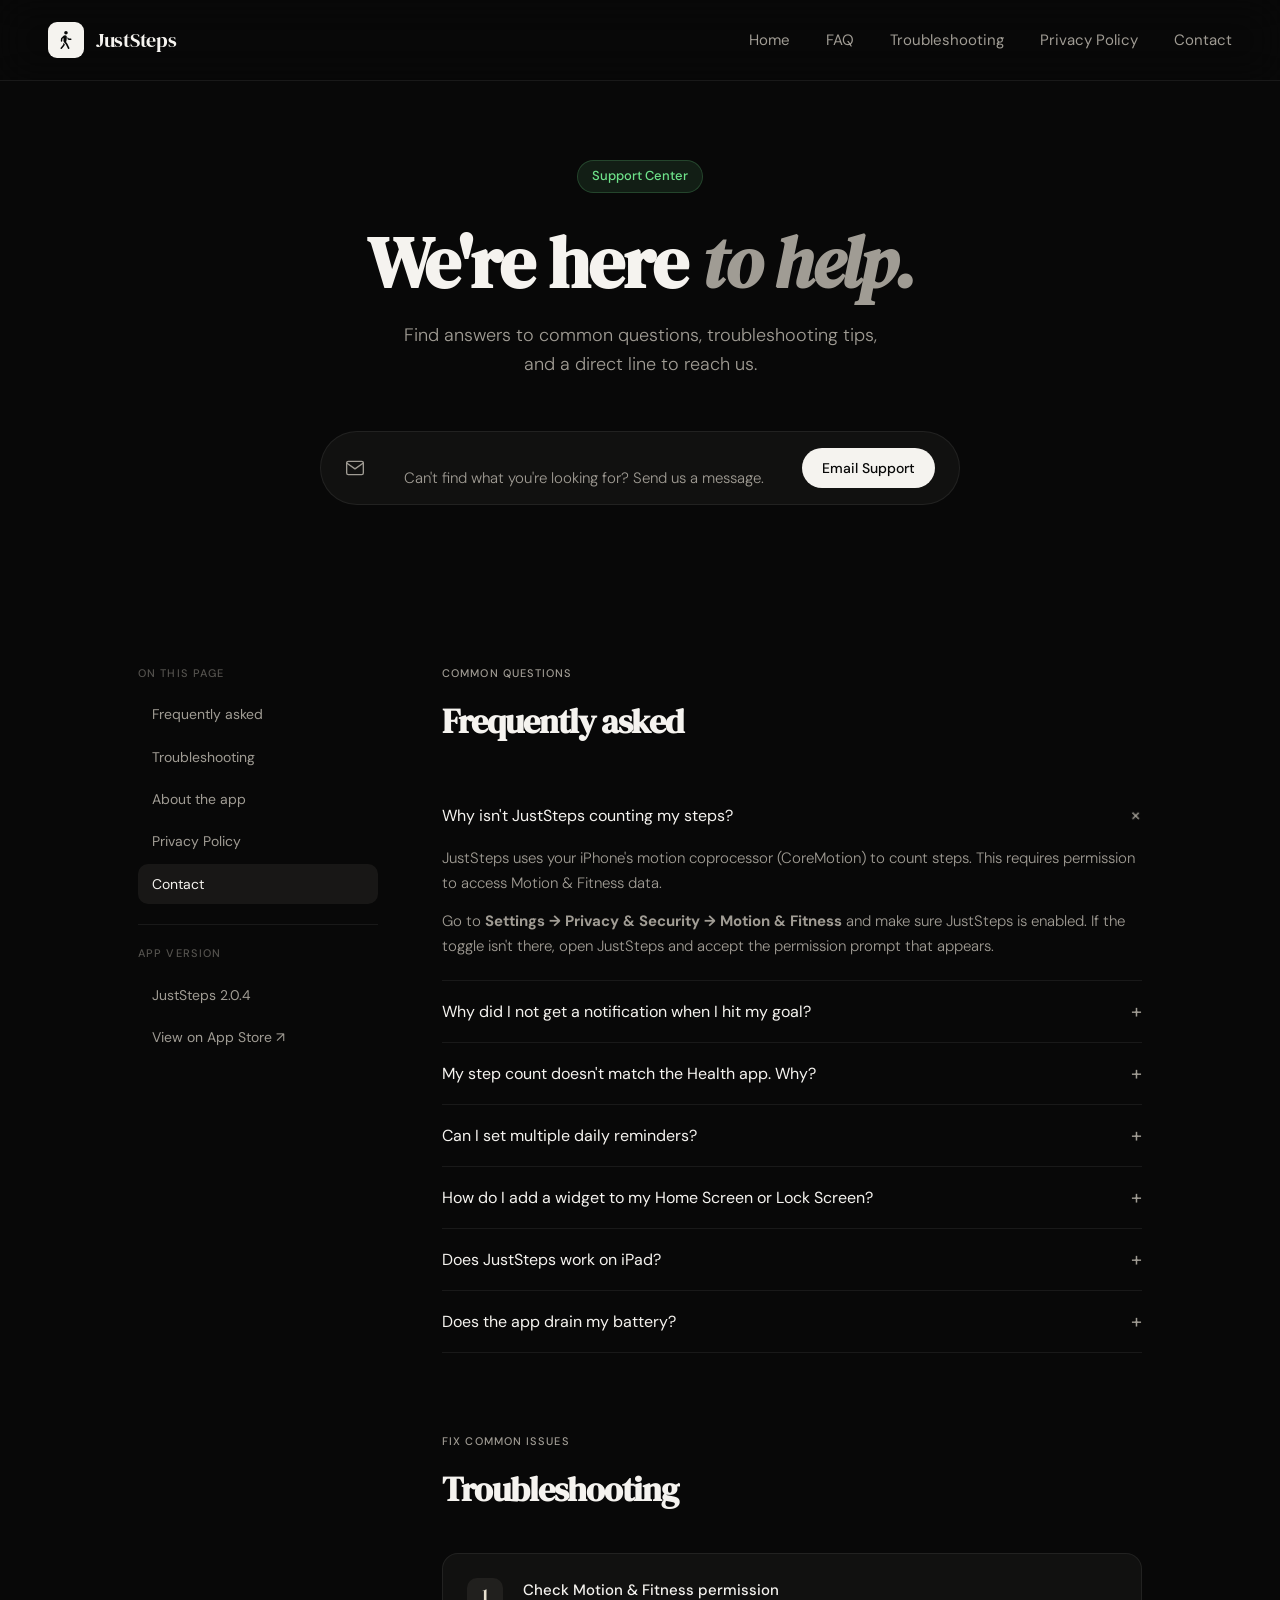
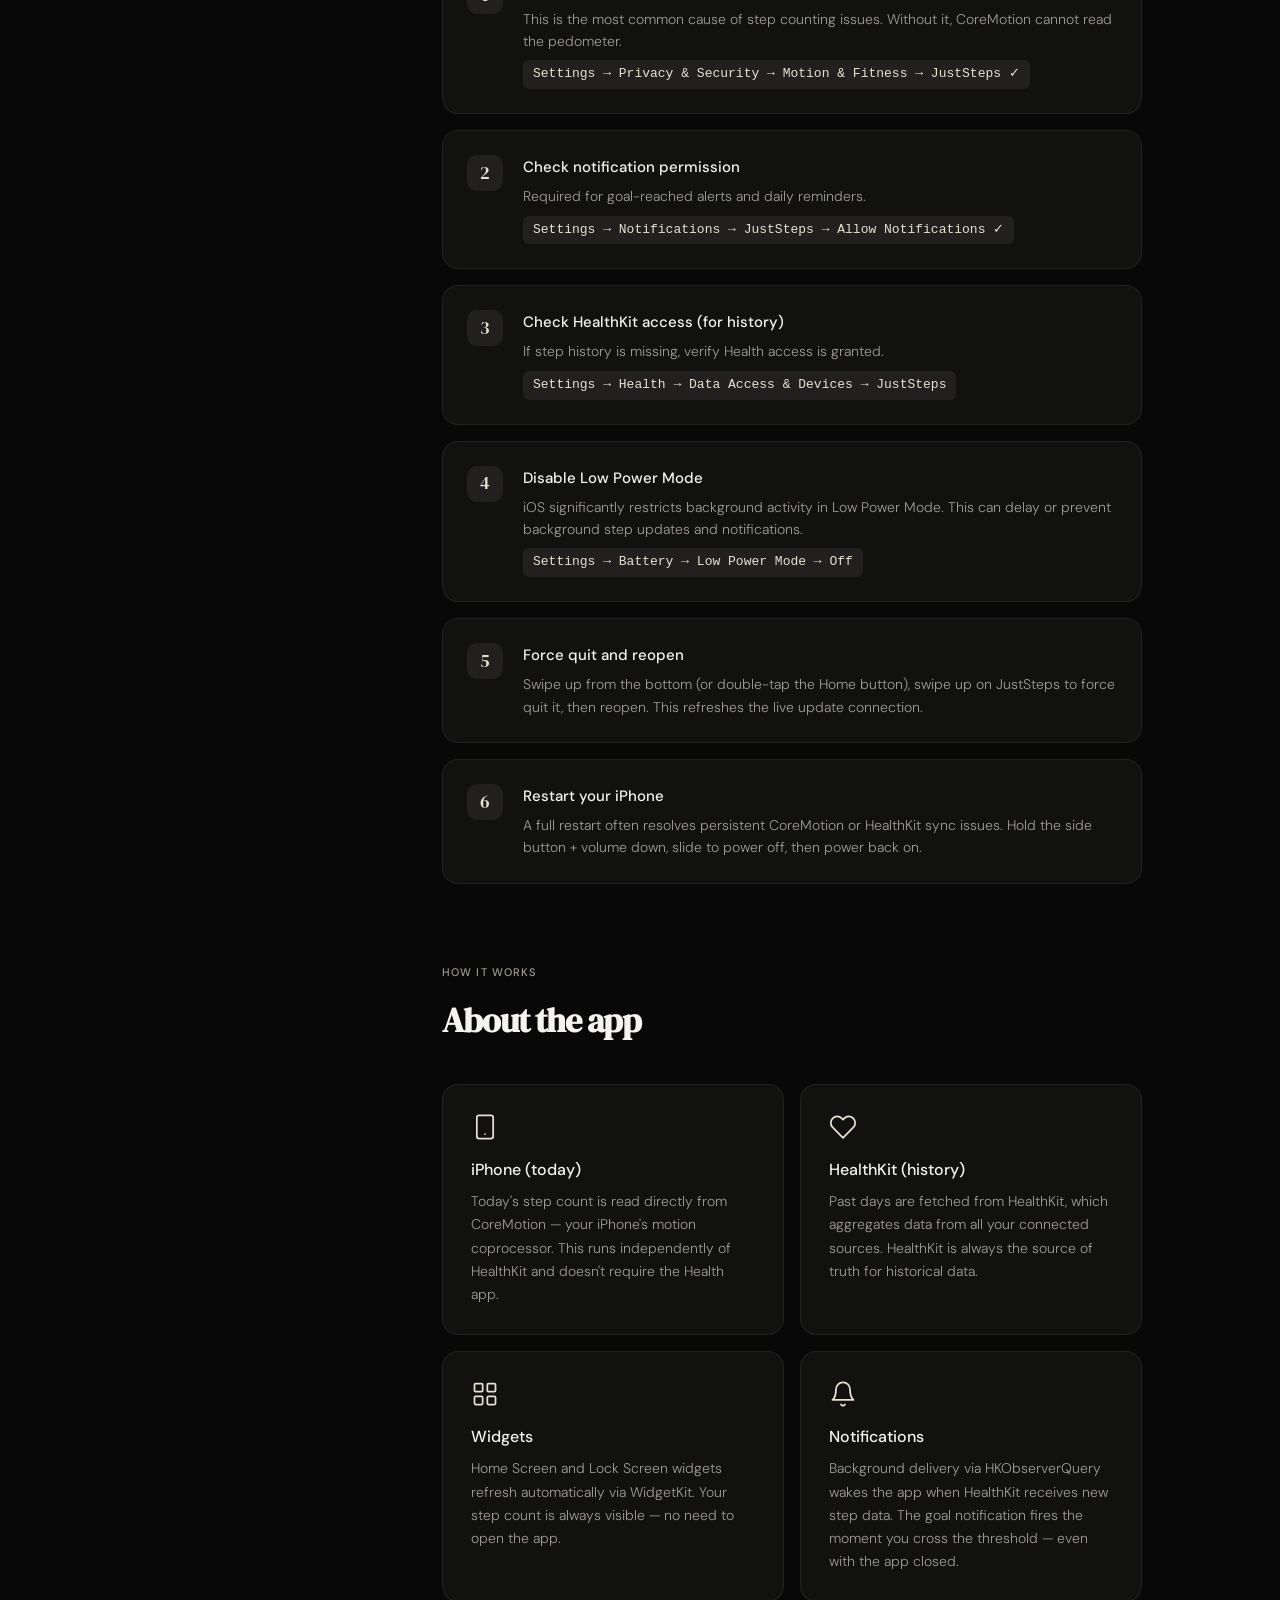
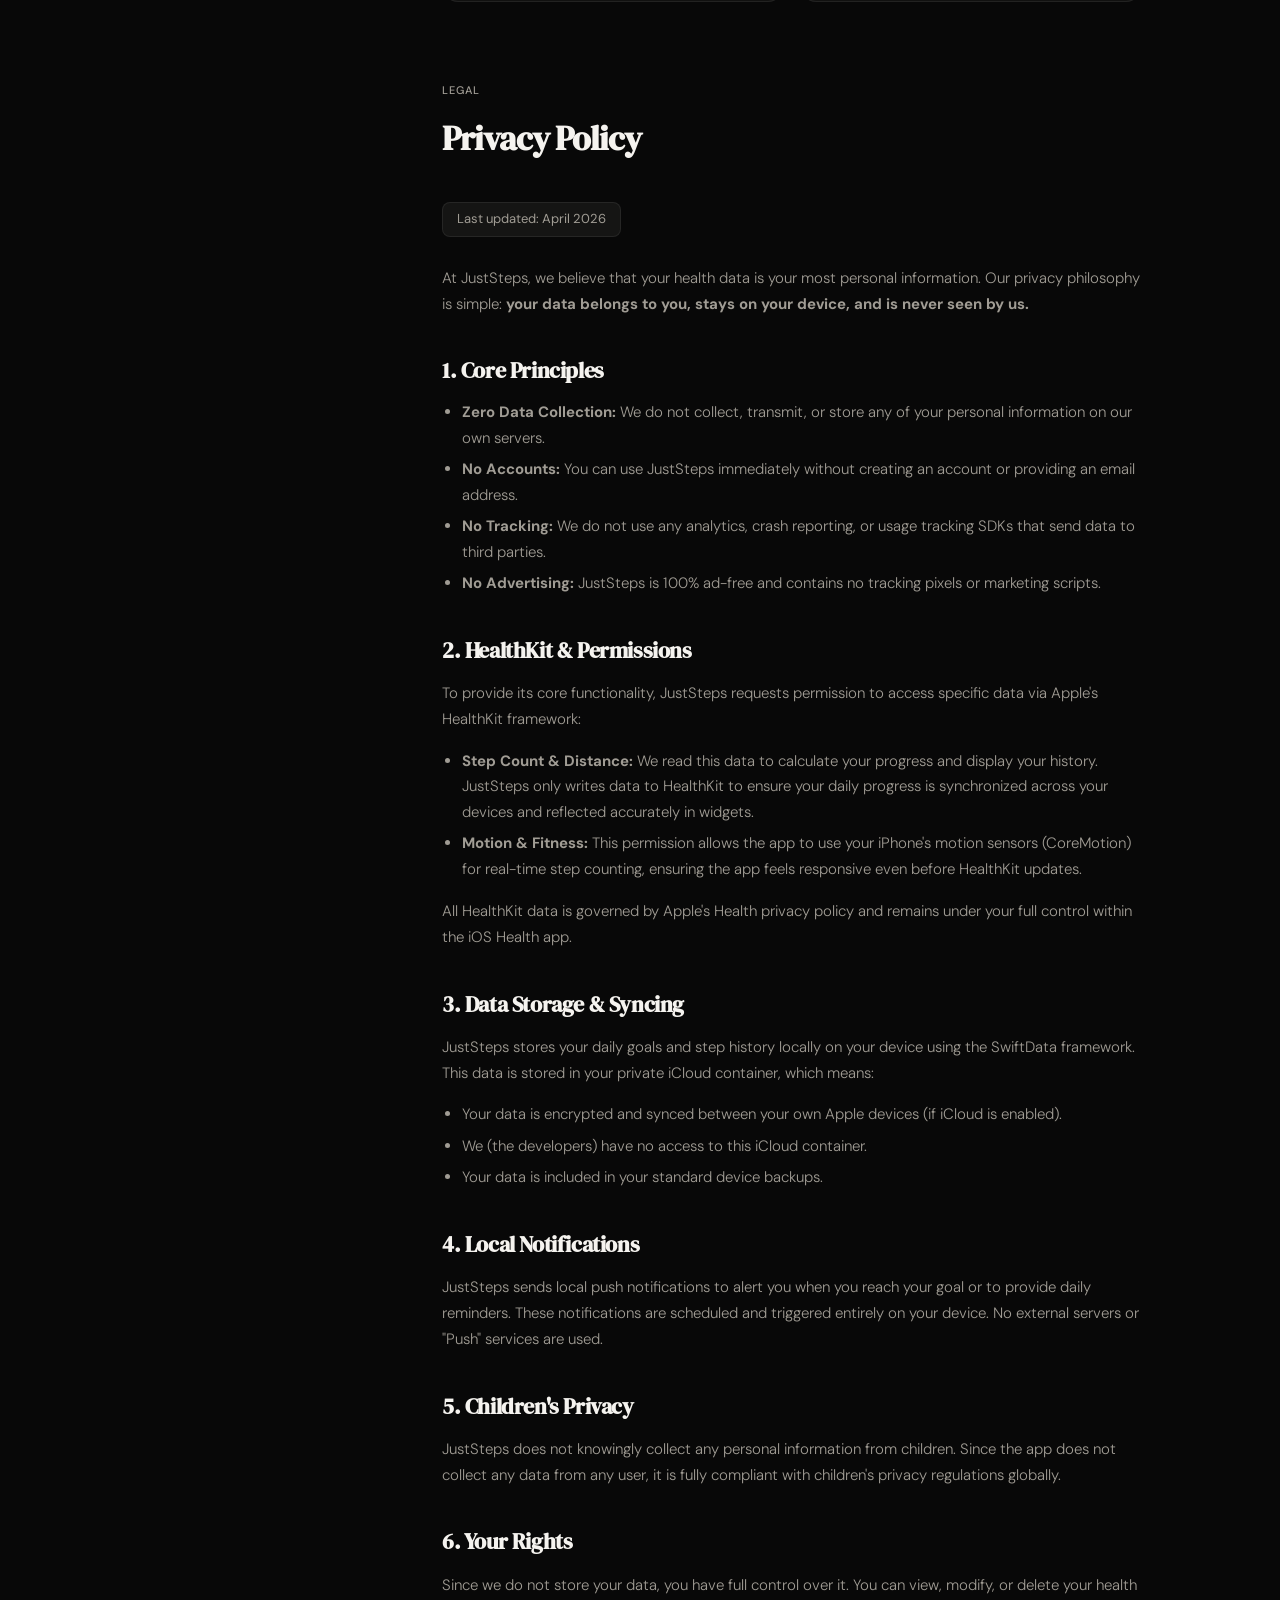
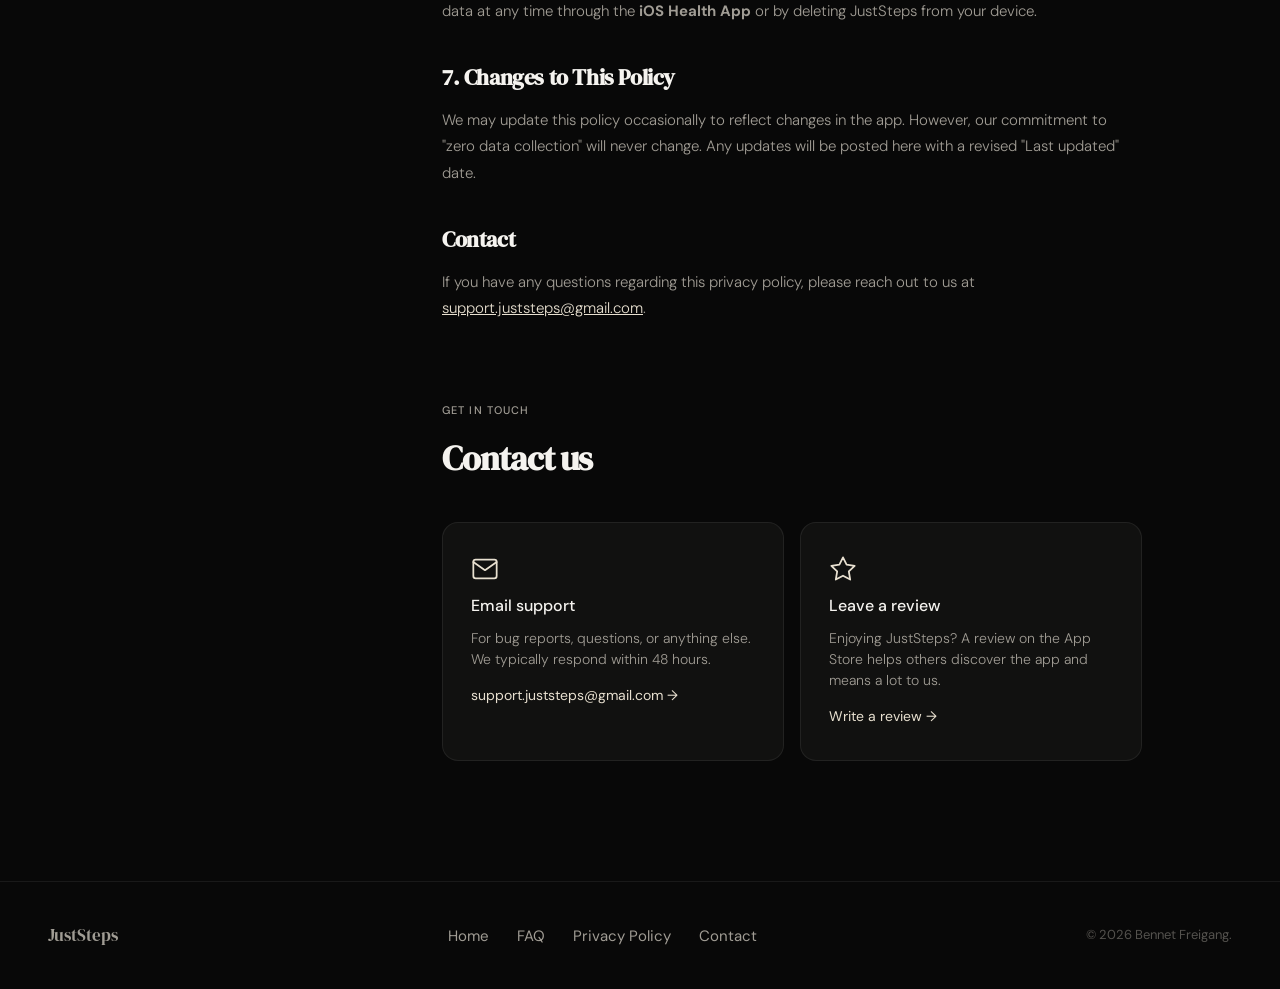
==== commit e0800a1c: "Update nav links and rewrite privacy page Change: update nav logo href to index.html and replace the" ====
--- a/support.html
+++ b/support.html
@@ -255,39 +255,46 @@
         <div class="prose">
           <span class="updated">Last updated: April 2026</span>
 
-          <h3>Overview</h3>
-          <p>JustSteps ("the app") is designed with privacy as a core principle. We do not collect, transmit, or sell any personal data. All information stays on your device and in your personal iCloud account via Apple's HealthKit and SwiftData frameworks.</p>
-
-          <h3>Data we do not collect</h3>
+          <p>At JustSteps, we believe that your health data is your most personal information. Our privacy philosophy is simple: <strong>your data belongs to you, stays on your device, and is never seen by us.</strong></p>
+
+          <h3>1. Core Principles</h3>
           <ul>
-            <li>No account or registration is required</li>
-            <li>No personal information is collected or stored on external servers</li>
-            <li>No analytics or usage tracking SDKs are used</li>
-            <li>No crash reporting SDKs that transmit data externally</li>
-            <li>No advertising networks or tracking pixels</li>
+            <li><strong>Zero Data Collection:</strong> We do not collect, transmit, or store any of your personal information on our own servers.</li>
+            <li><strong>No Accounts:</strong> You can use JustSteps immediately without creating an account or providing an email address.</li>
+            <li><strong>No Tracking:</strong> We do not use any analytics, crash reporting, or usage tracking SDKs that send data to third parties.</li>
+            <li><strong>No Advertising:</strong> JustSteps is 100% ad-free and contains no tracking pixels or marketing scripts.</li>
           </ul>
 
-          <h3>Data stored on your device</h3>
-          <p>JustSteps stores step counts and walking distance locally using SwiftData. This data never leaves your device unless you explicitly back up your iPhone to iCloud, in which case it is covered by Apple's iCloud privacy practices.</p>
-          <p>Step data is also read from and written to Apple HealthKit. Your HealthKit data is governed by Apple's Health privacy policy. JustSteps only reads step count and walking distance; it does not write any data to HealthKit except to update today's step count for widget display purposes.</p>
-
-          <h3>HealthKit</h3>
-          <p>JustSteps requests read access to Step Count and Walking + Running Distance from HealthKit. This data is used solely within the app to display your step count, distance, and history. It is not shared with any third party.</p>
-
-          <h3>Motion &amp; Fitness</h3>
-          <p>JustSteps uses CoreMotion to count steps directly from your iPhone's motion sensor. This requires Motion &amp; Fitness permission. The data is processed locally and not transmitted anywhere.</p>
-
-          <h3>Notifications</h3>
-          <p>JustSteps sends local push notifications for goal completion and daily reminders. These are generated entirely on-device and do not involve any external servers.</p>
-
-          <h3>Children's privacy</h3>
-          <p>JustSteps is suitable for all ages and does not knowingly collect personal data from children or any other users.</p>
-
-          <h3>Changes to this policy</h3>
-          <p>If we ever change our privacy practices, this page will be updated and the "Last updated" date will change. We will never introduce data collection without explicit user consent.</p>
+          <h3>2. HealthKit & Permissions</h3>
+          <p>To provide its core functionality, JustSteps requests permission to access specific data via Apple's HealthKit framework:</p>
+          <ul>
+            <li><strong>Step Count & Distance:</strong> We read this data to calculate your progress and display your history. JustSteps only writes data to HealthKit to ensure your daily progress is synchronized across your devices and reflected accurately in widgets.</li>
+            <li><strong>Motion & Fitness:</strong> This permission allows the app to use your iPhone's motion sensors (CoreMotion) for real-time step counting, ensuring the app feels responsive even before HealthKit updates.</li>
+          </ul>
+          <p>All HealthKit data is governed by Apple's Health privacy policy and remains under your full control within the iOS Health app.</p>
+
+          <h3>3. Data Storage & Syncing</h3>
+          <p>JustSteps stores your daily goals and step history locally on your device using the SwiftData framework. This data is stored in your private iCloud container, which means:</p>
+          <ul>
+            <li>Your data is encrypted and synced between your own Apple devices (if iCloud is enabled).</li>
+            <li>We (the developers) have no access to this iCloud container.</li>
+            <li>Your data is included in your standard device backups.</li>
+          </ul>
+
+          <h3>4. Local Notifications</h3>
+          <p>JustSteps sends local push notifications to alert you when you reach your goal or to provide daily reminders. These notifications are scheduled and triggered entirely on your device. No external servers or "Push" services are used.</p>
+
+          <h3>5. Children's Privacy</h3>
+          <p>JustSteps does not knowingly collect any personal information from children. Since the app does not collect any data from any user, it is fully compliant with children's privacy regulations globally.</p>
+
+          <h3>6. Your Rights</h3>
+          <p>Since we do not store your data, you have full control over it. You can view, modify, or delete your health data at any time through the <strong>iOS Health App</strong> or by deleting JustSteps from your device.</p>
+
+          <h3>7. Changes to This Policy</h3>
+          <p>We may update this policy occasionally to reflect changes in the app. However, our commitment to "zero data collection" will never change. Any updates will be posted here with a revised "Last updated" date.</p>
 
           <h3>Contact</h3>
-          <p>Questions about this privacy policy? Email us at <a href="mailto:support.juststeps@gmail.com" style="color: var(--accent);">support.juststeps@gmail.com</a>.</p>
+          <p>If you have any questions regarding this privacy policy, please reach out to us at <a href="mailto:support.juststeps@gmail.com" style="color: var(--accent);">support.juststeps@gmail.com</a>.</p>
         </div>
       </section>
 
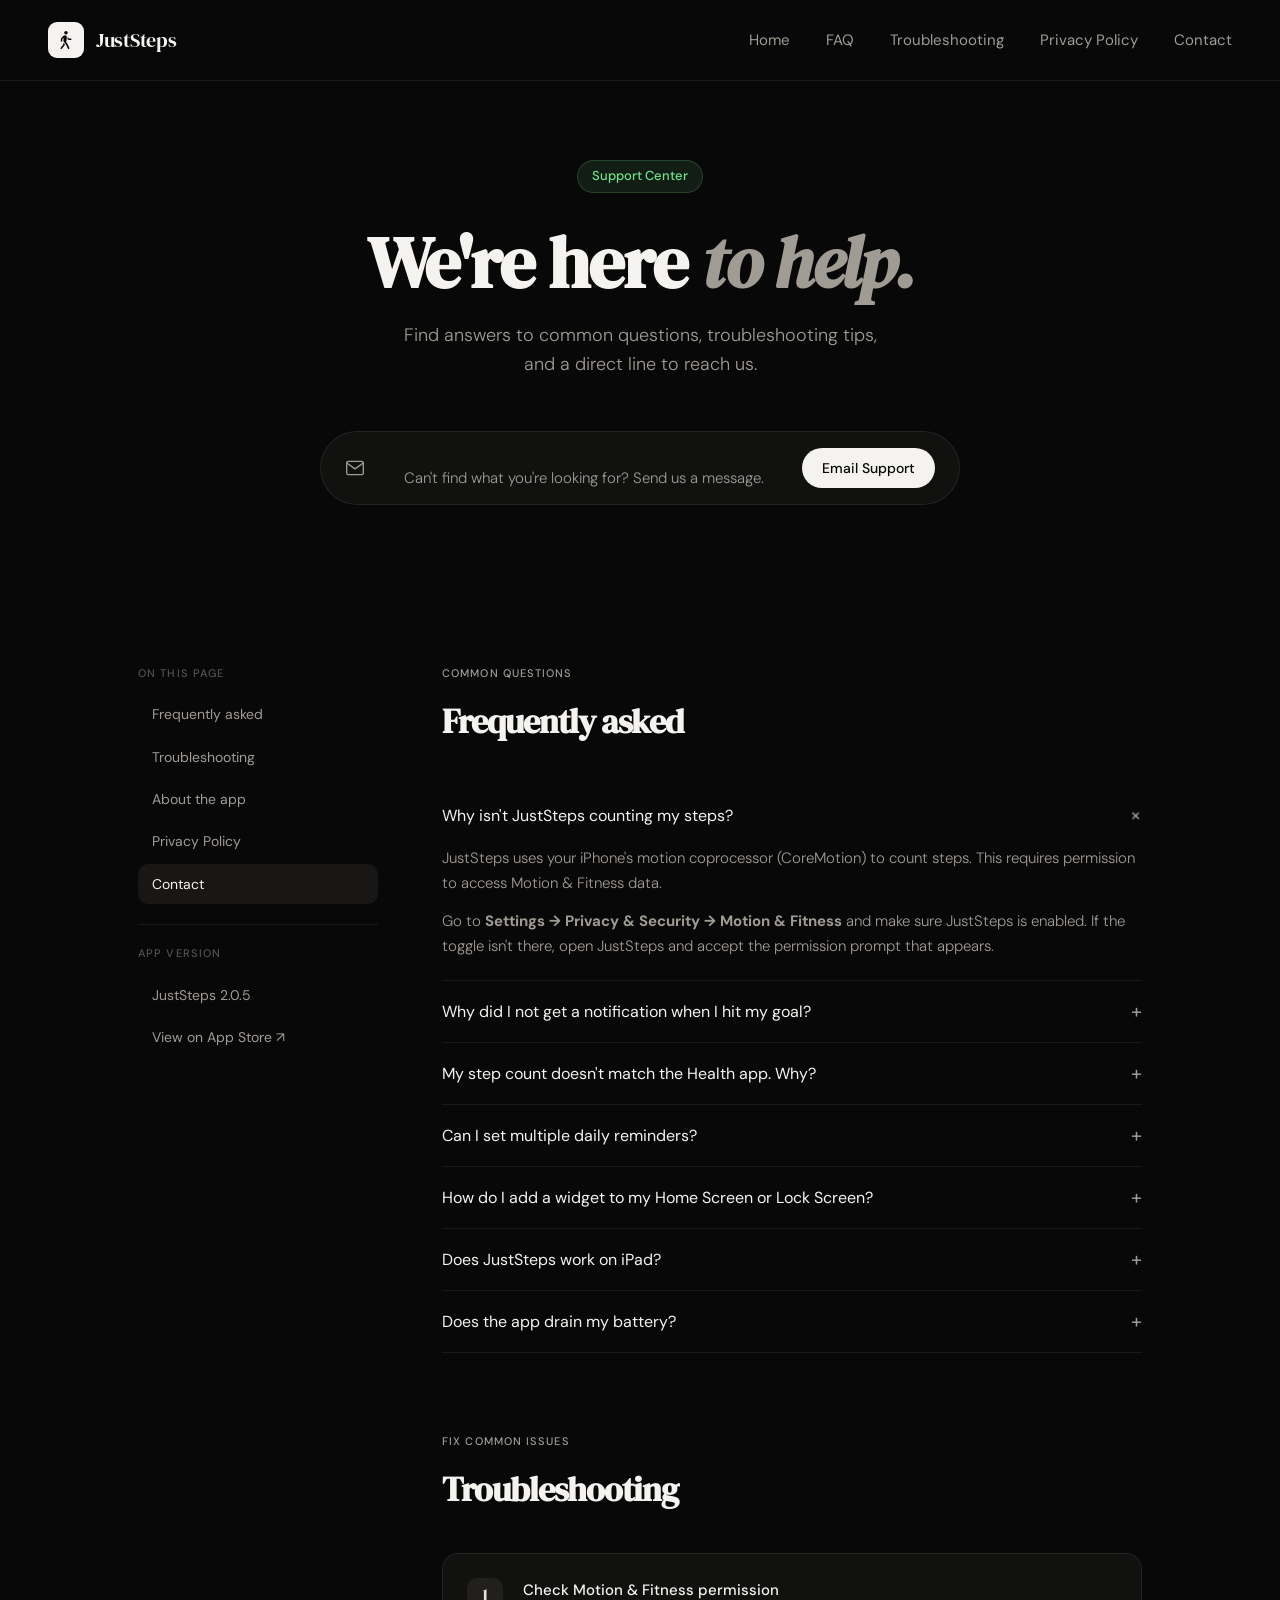
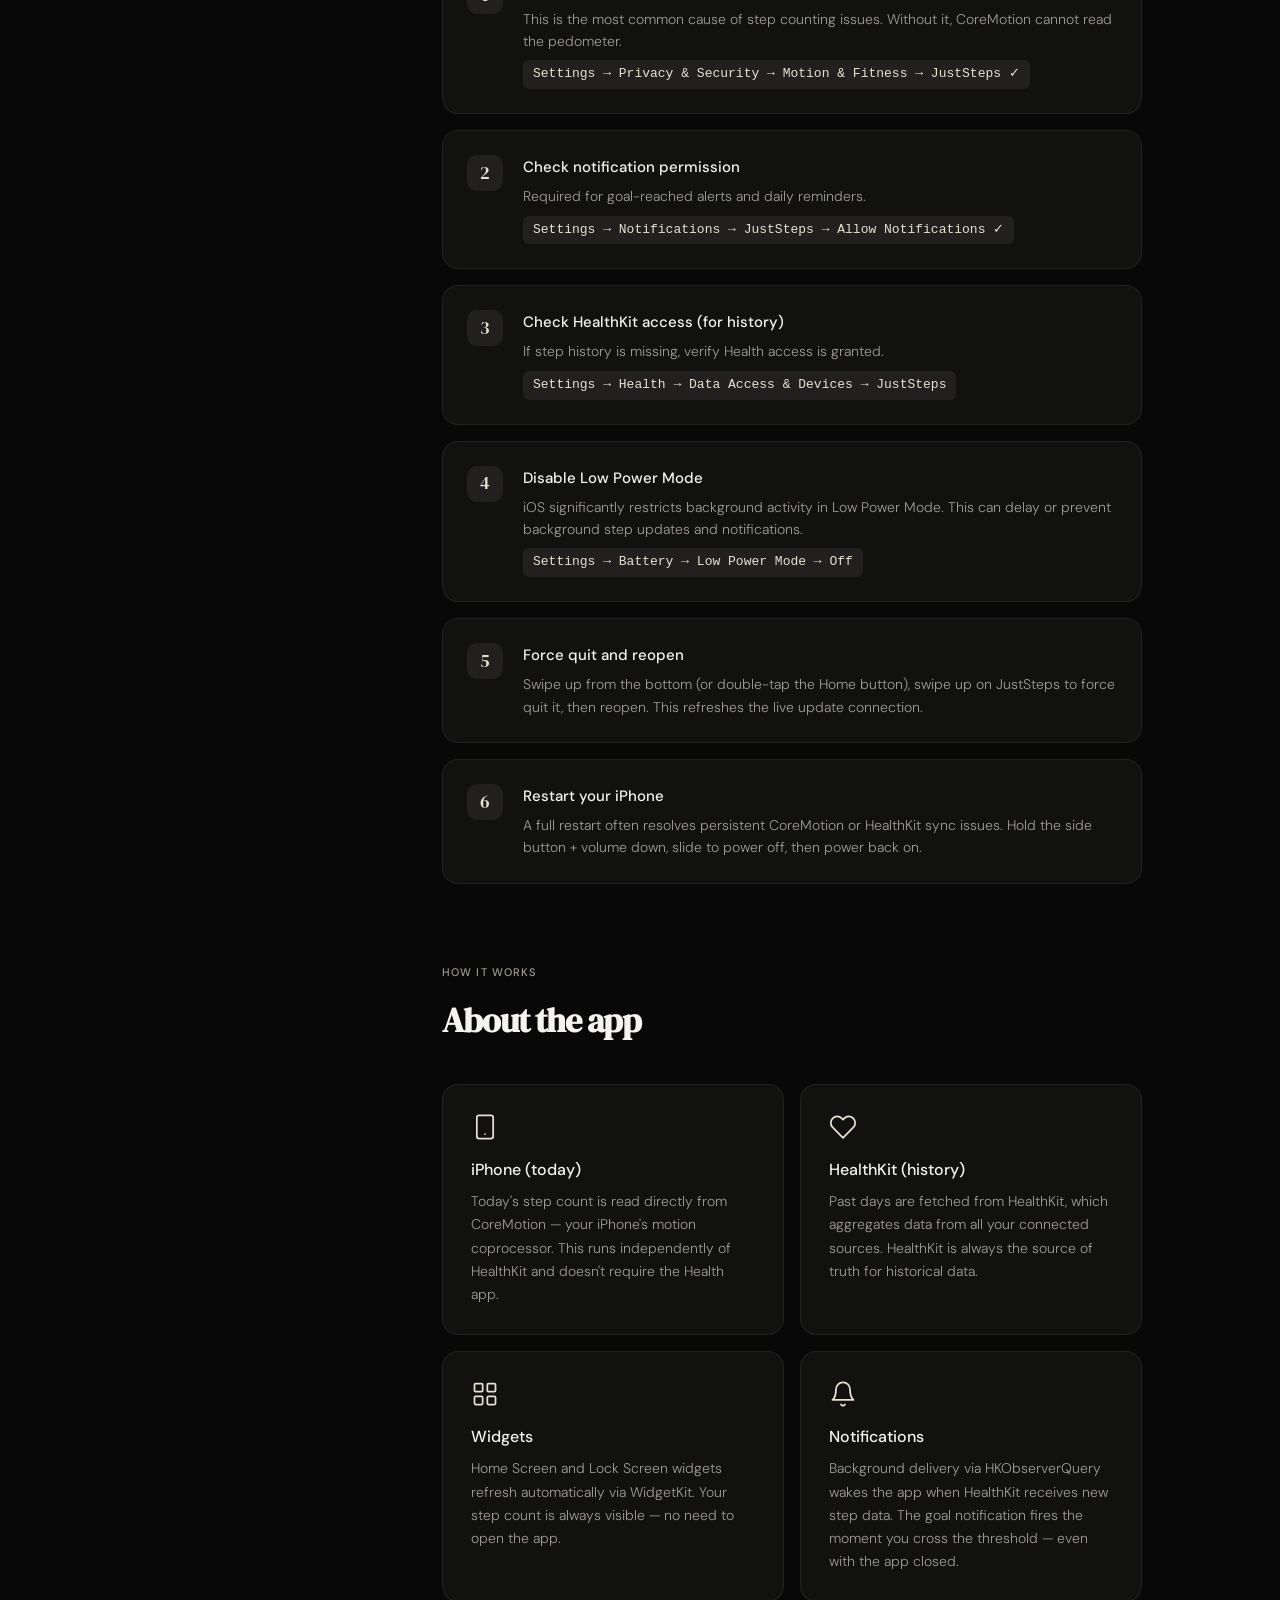
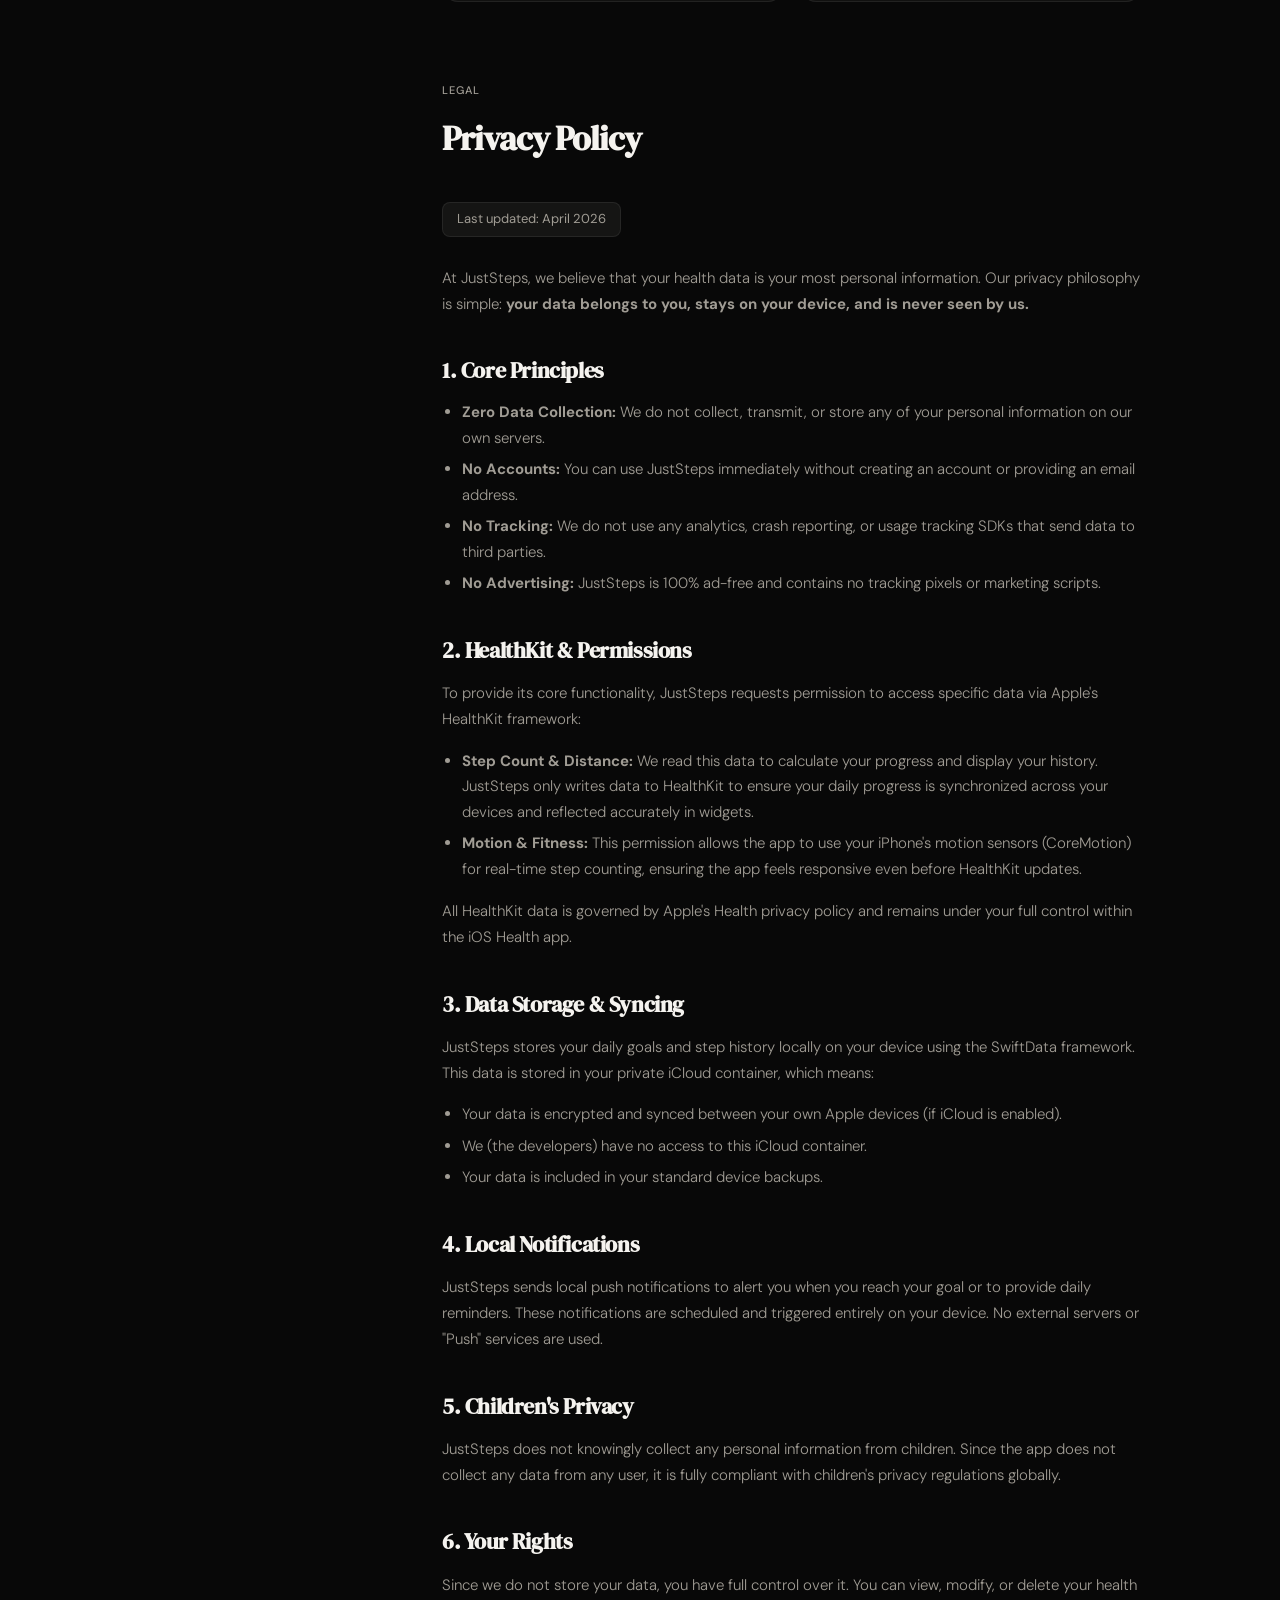
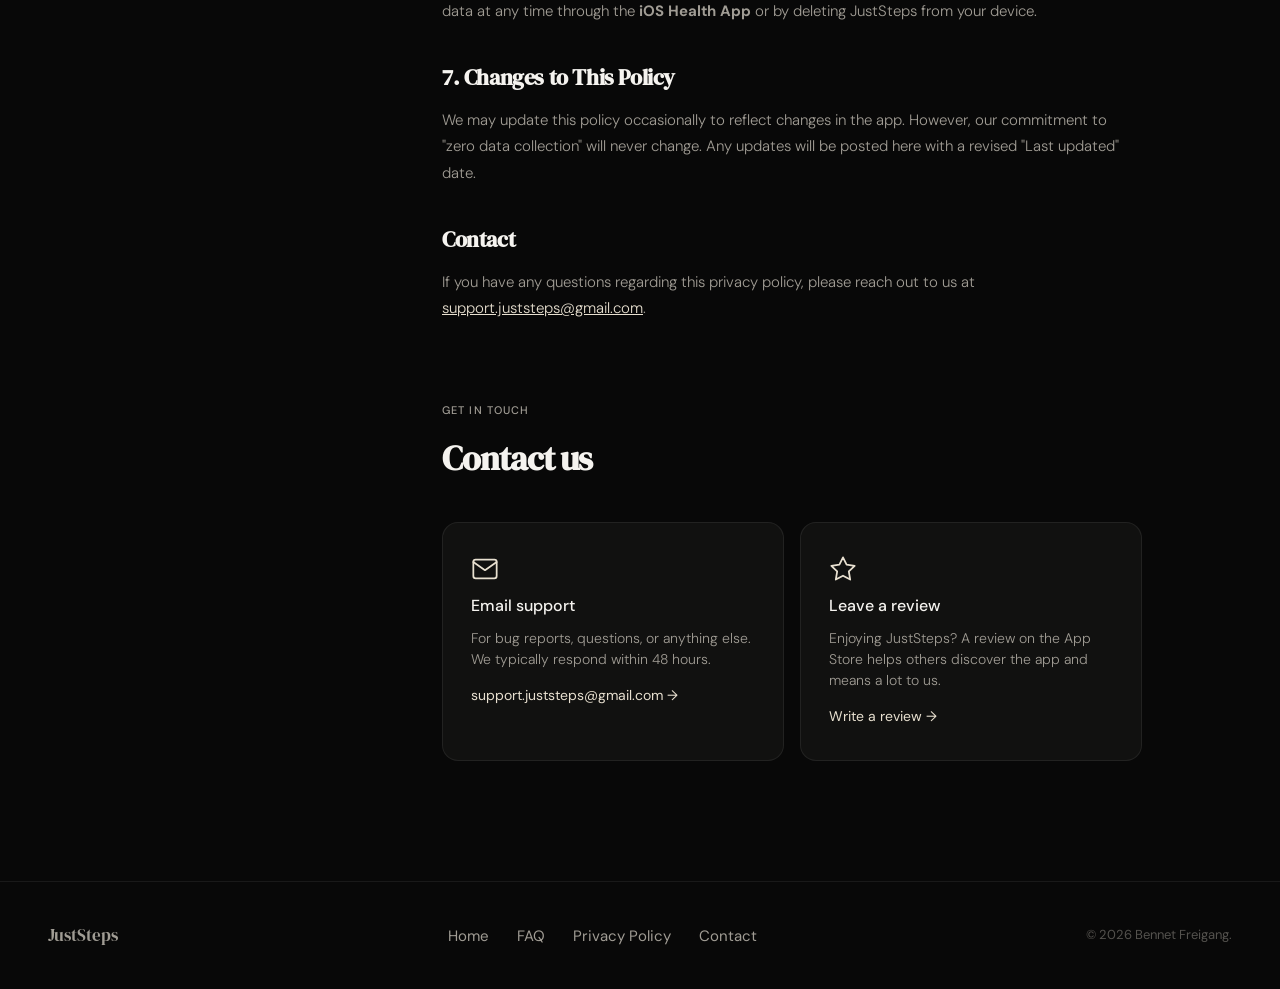
==== commit 3201d891: "Bump displayed app version to 2.0.5 Update support.html to show JustSteps 2.0.5 in the sidebar. The " ====
--- a/support.html
+++ b/support.html
@@ -61,7 +61,7 @@
       <div class="sidebar-divider"></div>
       <div class="sidebar-label">App version</div>
       <ul>
-        <li><a href="#" style="cursor: default;">JustSteps 2.0.4</a></li>
+        <li><a href="#" style="cursor: default;">JustSteps 2.0.5</a></li>
         <li><a href="https://apps.apple.com/app/juststeps" target="_blank">View on App Store ↗</a></li>
       </ul>
     </aside>
